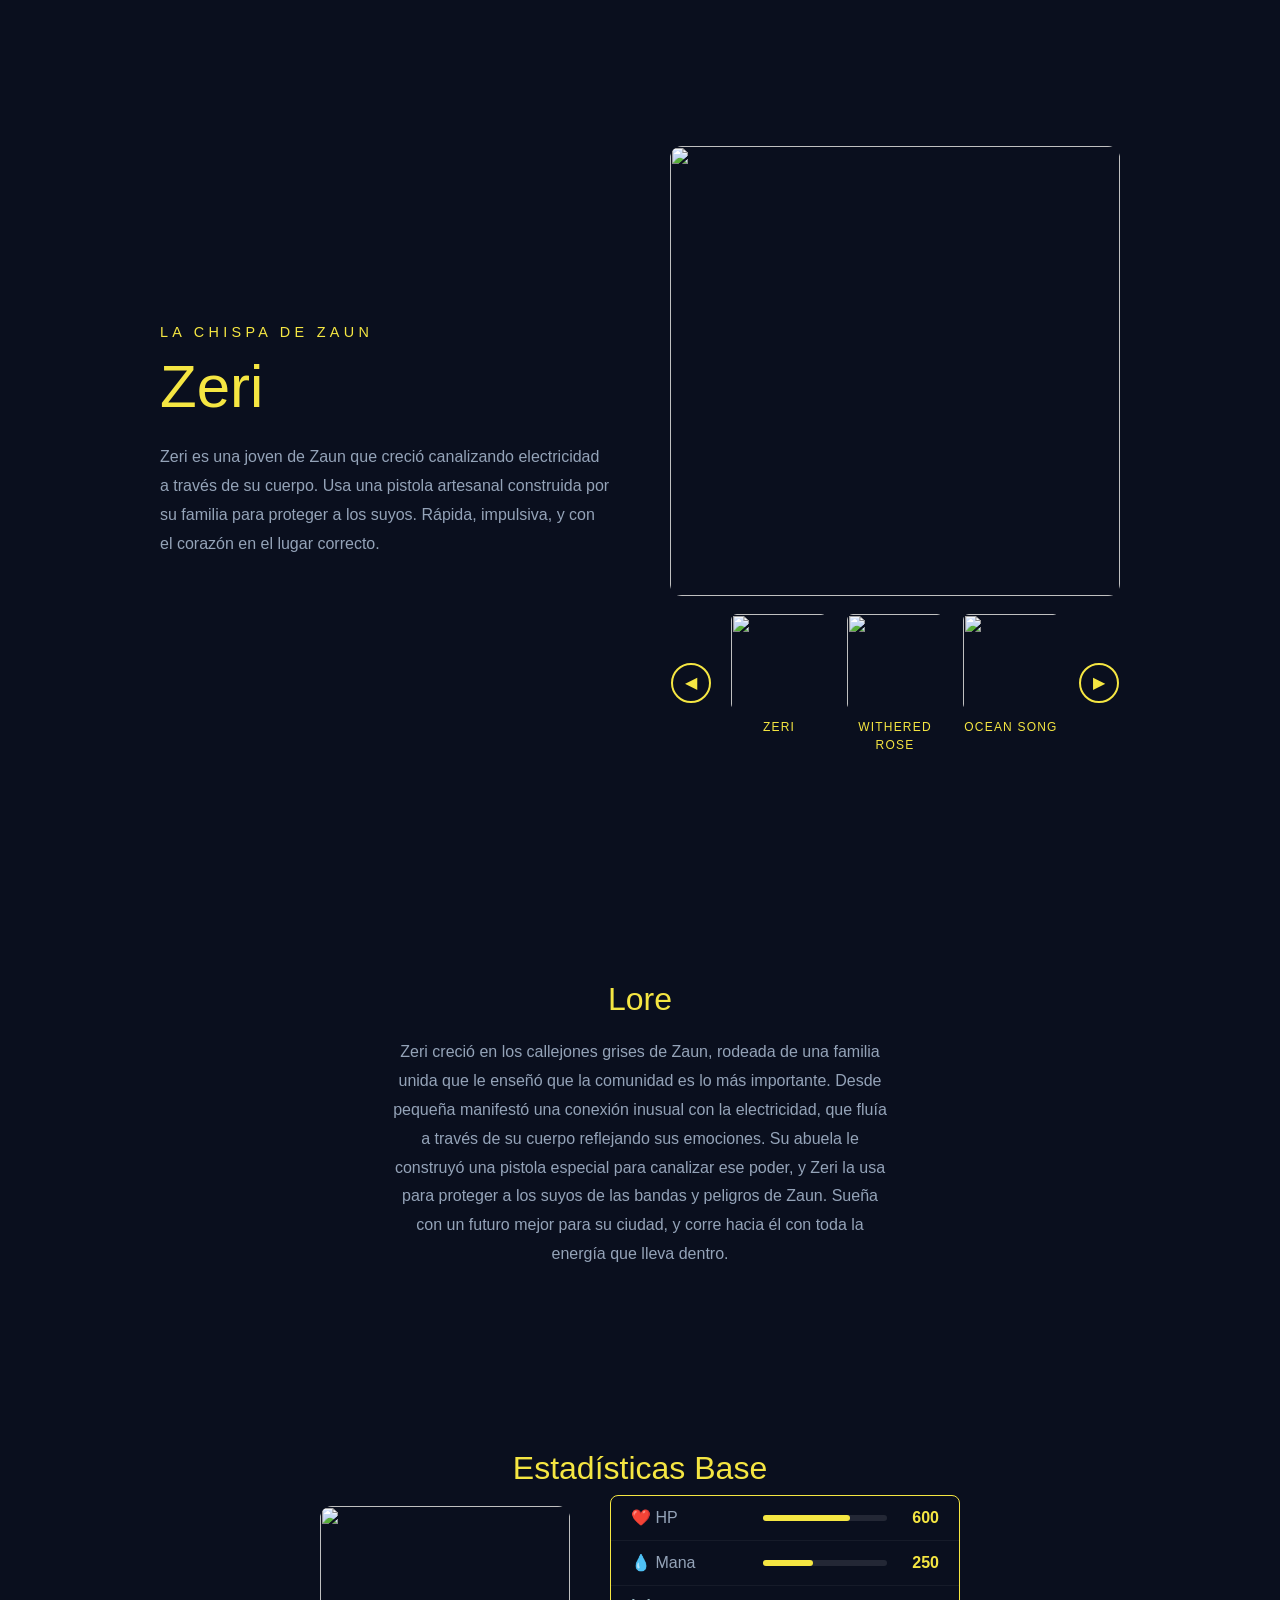
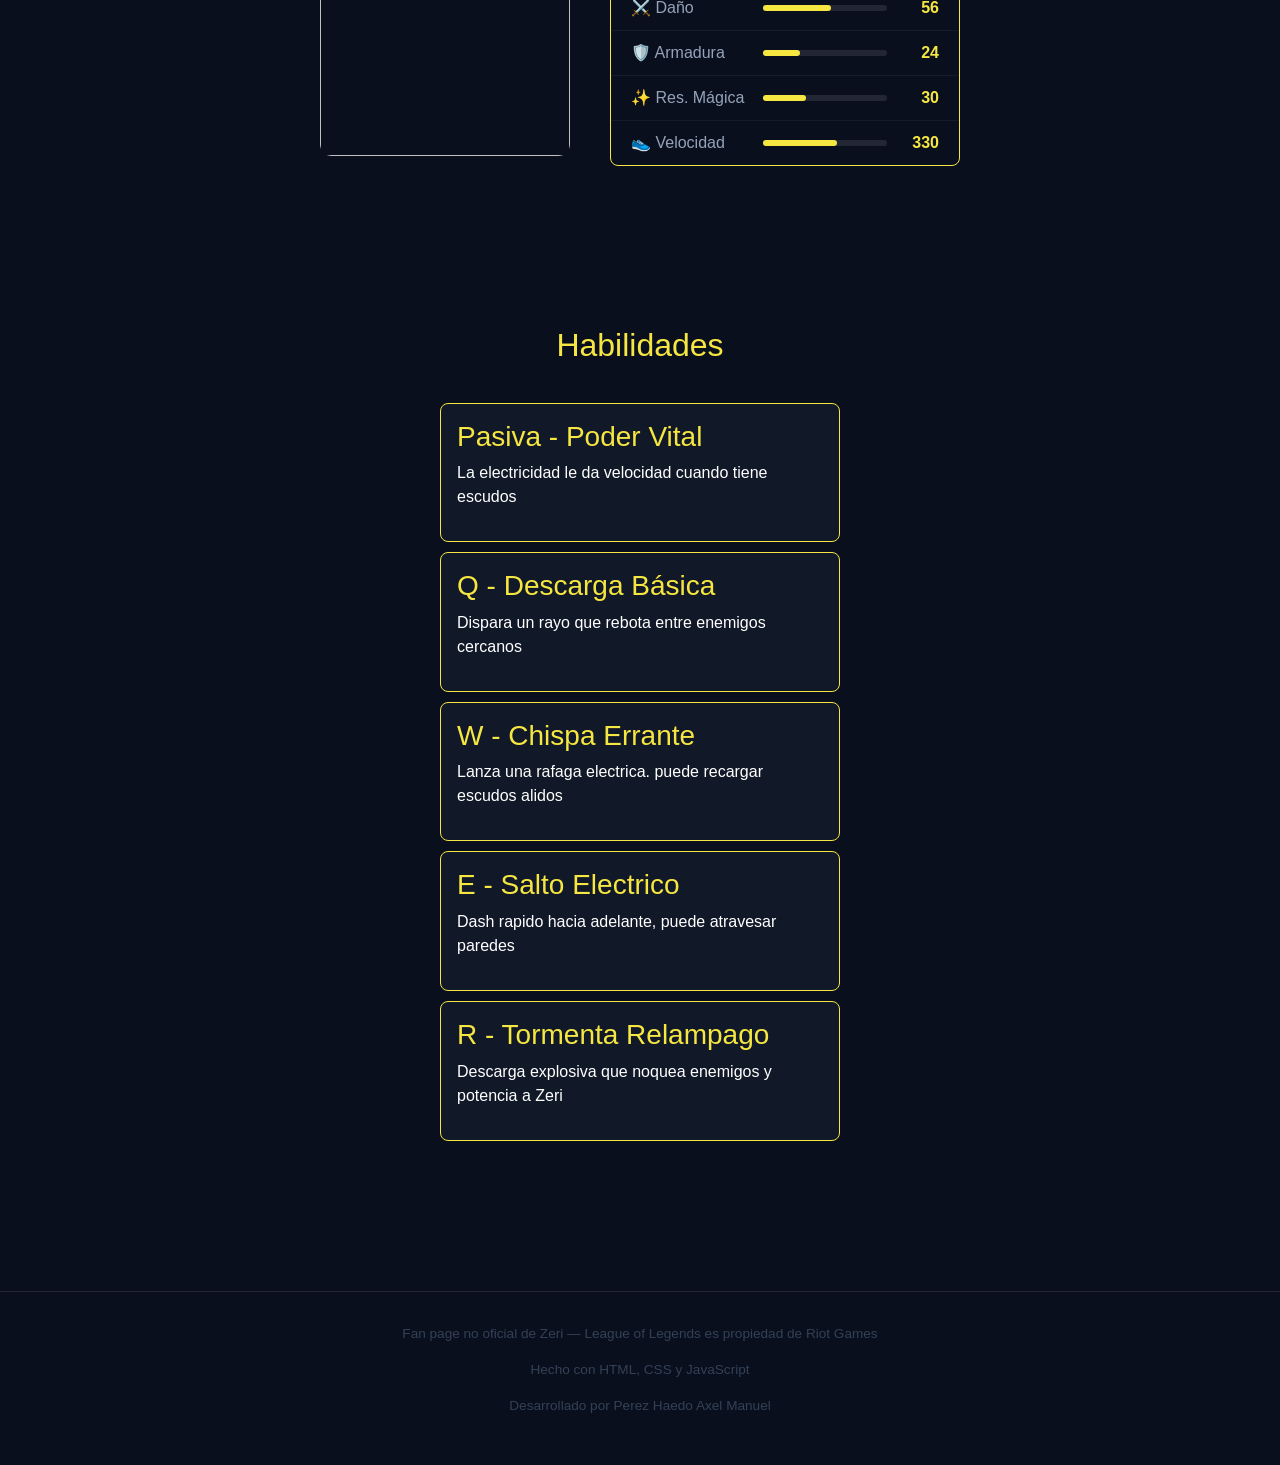
==== index.html @ ec5e8385 "Add files via upload" ====
<html>
<head>
    <title>Zeri</title>
    <meta name="viewport" content="width=device-width, initial-scale=1.0">
    <link id="favicon" rel="icon" href="https://wiki.leagueoflegends.com/en-us/images/thumb/Zeri_OriginalCircle.png/48px-Zeri_OriginalCircle.png?8ae8b">
    <link href="https://cdn.jsdelivr.net/npm/bootstrap@5.3.0/dist/css/bootstrap.min.css" rel="stylesheet">
    <script src="https://cdn.jsdelivr.net/npm/bootstrap@5.3.0/dist/js/bootstrap.bundle.min.js"></script>
    <style>
        :root{
            --color-principal: #f5e642;
        }
        body{
            background-color: #0a0f1e;
            color: white;
            font-family: Arial, sans-serif;
            text-align: center;
        }
        .navbar-lateral{
            position: fixed;
            left: 0;
            top: 50%;
            transform: translateY(-50%);
            display: none;
            flex-direction: column;
            gap: 8px;
            padding: 16px 12px;
            background-color: rgba(17,24,39,0.8);
            border-radius: 0 12px 12px 0;
            border-right: 1px solid var(--color-principal);
        }
        .navbar-lateral a{
            color: #64748b;
            text-decoration: none;
            font-size: 12px;
            letter-spacing: 0.1em;
            text-transform: uppercase;
            transition: color 0.3s;
        }
        .navbar-lateral a:hover{
            color: var(--color-principal);
        }
        .btn-hamburguesa {
            display: none;
            position: fixed;
            top: 20px;
            right: 20px;
            background: rgba(17,24,39,0.8);
            border: 1px solid var(--color-principal);
            color: var(--color-principal);
            width: 40px;
            height: 40px;
            border-radius: 8px;
            font-size: 20px;
            cursor: pointer;
            z-index: 1000;
        }
        @keyframes pulsar {
            0%, 100% { text-shadow: 0 0 10px var(--color-principal); }
            50%       { text-shadow: 0 0 40px var(--color-principal), 0 0 80px var(--color-principal); }
        }

        h1 {
            color: var(--color-principal);
            font-size: 60px;
            animation: pulsar 2s ease-in-out infinite;
        }
        h2{
            color: var(--color-principal);
        }
        img{
            border-radius: 12px;
        }
        ul{
            list-style: none;
            padding: 0;
        }
        li{
            margin: 8px 0;
            font-size: 18px;
        }
        .habilidades{
            display: inline-block;
            text-align: left;
            margin-top: 20px;
        }
        .tarjeta{
            background-color: #111827;
            border: 1px solid var(--color-principal);
            border-radius: 8px;
            padding: 16px;
            margin: 10px 0;
            width: 400px;
            position: relative;
        }
        .tooltip-video{
            display: none;
            position: absolute;
            top: 0;
            left: 110%;
            width: 280px;
            background: #111827;
            border: 1px solid var(--color-principal);
            border-radius: 8px;
            overflow: hidden;
            z-index: 10;
            opacity: 0;
            transition: opacity 0.3s;
        }
        .tooltip-video video{
            width: 100%;
        }
        .tarjeta:hover .tooltip-video{
            display: block;
            opacity: 1;
        }
        .tarjeta h3{
            color: var(--color-principal);
            margin: 0 0 8px 0;
        }
        .descripcion{
            max-width: 500px;
            margin: 20px auto;
            line-height: 1.8;
            color: #94a3b8;
        }

        .stats-contenedor {
            display: flex;
            align-items: center;
            justify-content: center;
            gap: 40px;
        }
        .stats {
            border: 1px solid var(--color-principal);
            border-radius: 8px;
            overflow: hidden;
            min-width: 350px;
        }

        .stat-fila {
            display: flex;
            align-items: center;
            gap: 12px;
            padding: 10px 20px;
            border-bottom: 1px solid rgba(255,255,255,0.05);
        }

        .stat-fila:last-child {
            border-bottom: none;
        }

        .stat-nombre {
            color: #94a3b8;
            width: 120px;
            text-align: left;
        }

        .stat-barra-contenedor {
            flex: 1;
            background: rgba(255,255,255,0.1);
            border-radius: 4px;
            height: 6px;
        }

        .stat-barra {
            height: 6px;
            background: var(--color-principal);
            border-radius: 4px;
        }

        .stat-valor {
            color: var(--color-principal);
            font-weight: bold;
            width: 40px;
            text-align: right;
        }

        .contenedor-skins {
            display: flex;
            align-items: center;
            justify-content: center;
            gap: 10px;
        }
        .contenedor-skins button{
            background: transparent;
            border: 2px solid var(--color-principal);
            color: var(--color-principal);
            width: 40px;
            height: 40px;
            border-radius: 50%;
            font-size: 16px;
            cursor: pointer;
            transition: all 0.3s;
        }
        .contenedor-skins button:hover{
            background: var(--color-principal);
            color: #0a0f1e;
        }
        .skins {
            display: flex;
            overflow: hidden;
            width: calc(3 * 116px);
        }

        .skin-item {
            min-width: 100px;
            margin: 0 8px;
            display: flex;
            flex-direction: column;
            align-items: center;
        }

        .skin {
            border-radius: 8px;
            cursor: pointer;
            border: 2px solid transparent;
            transition: border 0.3s;
        }

        .skin:hover {
            border: 2px solid var(--color-principal);
        }

        .skin-item p {
            margin: 6px 0 0 0;
            font-size: 12px;
            color: var(--color-principal);
            letter-spacing: 0.1em;
            text-transform: uppercase;
        }
        body.base {
            background-color: #0a0f1e;
            --color-principal: #f5e642;
        }
        body.witheredrose {
            background-color: #1a0812;
            --color-principal: #f542a7;
        }
        body.oceansong {
            background-color: #051520;
            --color-principal: #42c8f5;
        }
        body.immortaljourney {
            background-color: #1a0e00;
            --color-principal: #f5c842;
        }
        body.frightnight {
            background-color: #050f05;
            --color-principal: #42f55a;
        }
        body.prestige {
            background-color: #0d0520;
            --color-principal: #c842f5;
        }
        body.winterwonder {
            background-color: #05101a;
            --color-principal: #e8f0ff;
        }
        footer{
            margin-top: 60px;
            padding: 32px 0;
            border-top: 1px solid rgba(255,255,255,0.1);
            color: #334155;
            font-size: 0.85rem;
        }
        section{
            padding: 80px 0;
        }
        .hero {
            display: flex;
            align-items: center;
            justify-content: center;
            min-height: 100vh;
            gap: 60px;
            padding: 0 60px;
        }

        .hero-texto {
            text-align: left;
            max-width: 450px;
        }

        .hero-subtitulo {
            color: var(--color-principal);
            letter-spacing: 0.3em;
            text-transform: uppercase;
            font-size: 0.9rem;
            margin-bottom: 8px;
        }

        .descripcion {
            max-width: 500px;
            margin: 20px 0;
            line-height: 1.8;
            color: #94a3b8;
        }
        .lore {
            text-align: center;
        }
        .lore .descripcion {
            margin: 20px auto;
        }
        
        @media (max-width: 768px) {
            .navbar-lateral {
                display: none;
                top: 0;
                left: 0;
                transform: none;
                width: 100%;
                border-radius: 0;
                border-right: none;
                border-bottom: 1px solid var(--color-principal);
                flex-direction: row;
                justify-content: center;
                gap: 20px;
                padding: 8px 16px;
                z-index: 999;
            }
            .btn-hamburguesa {
                display: block;
            }
            .hero {
                flex-direction: column;
                min-height: auto;
                padding: 40px 20px;
                gap: 30px;
            }

            .hero-texto {
                text-align: center;
            }
            .hero-imagen {
                width: 100%;
                padding: 0 20px;
            }
            .skin-item {
                min-width: 80px;
                margin: 0 12px;
            }

            .contenedor-skins button {
                display: none;
            }

            .skins {
                width: 100%;
                overflow-x: auto;
            }
            #imagen-principal {
                width: 100%;
                max-width: 100%;
            }

            section {
                padding: 40px 20px;
            }
            .stats {
                min-width: unset;
                width: 100%;
            }
            .stats-contenedor {
                flex-direction: column;
                padding: 0 20px;
            }
            .habilidades {
                display: flex;
                flex-direction: column;
                align-items: center;
                width: 100%;
            }
            .tooltip-video {
                position: relative;
                left: 0;
                top: 0;
                width: 100%;
                margin-top: 12px;
            }
            .tarjeta {
                width: 90%;
            }
        }
        footer {
            padding: 32px 20px;
        }
    </style>
</head>
<body>
    <button class="btn-hamburguesa" onclick="toggleMenu()">☰</button>
    <nav class="navbar-lateral">
        <a href="#inicio">Inicio</a>
        <a href="#lore">Lore</a>
        <a href="#habilidades">Habilidades</a>
    </nav>
    <section class="hero" id="inicio">
        <div class="hero-texto">
            <p class="hero-subtitulo">La Chispa de Zaun</p>
            <h1>Zeri</h1>
            <p class="descripcion">
                Zeri es una joven de Zaun que creció canalizando electricidad a través de su cuerpo.
                Usa una pistola artesanal construida por su familia para proteger a los suyos.
                Rápida, impulsiva, y con el corazón en el lugar correcto.
            </p>
        </div>
        <div class="hero-imagen">
            <img id="imagen-principal" src="https://ddragon.leagueoflegends.com/cdn/img/champion/splash/Zeri_0.jpg" width="450">
            <div class="contenedor-skins" style="margin-top: 16px;">
                <button onclick="moverSkins(-1)">◀</button>
                <div class="skins" id="contenedor-imagenes">
                    <div class="skin-item">
                        <img src="https://ddragon.leagueoflegends.com/cdn/img/champion/splash/Zeri_0.jpg" width="100" class="skin" onclick="cambiarColor('base')">
                        <p>Zeri</p>
                    </div>
                    <div class="skin-item">
                        <img src="https://ddragon.leagueoflegends.com/cdn/img/champion/splash/Zeri_1.jpg" width="100" class="skin" onclick="cambiarColor('witheredrose')">
                        <p>Withered Rose</p>
                    </div>
                    <div class="skin-item">
                        <img src="https://wiki.leagueoflegends.com/en-us/images/Zeri_OceanSongSkin.jpg?7853b" width="100" class="skin" onclick="cambiarColor('oceansong')">
                        <p>Ocean Song</p>
                    </div>
                    <div class="skin-item">
                        <img src="https://wiki.leagueoflegends.com/en-us/images/Zeri_ImmortalJourneySkin.jpg?92a3f" width="100" class="skin" onclick="cambiarColor('immortaljourney')">
                        <p>Immortal Journey</p>
                    </div>
                    <div class="skin-item">
                        <img src="https://wiki.leagueoflegends.com/en-us/images/Zeri_FrightNightSkin.jpg?e8d99" width="100" class="skin" onclick="cambiarColor('frightnight')">
                        <p>Fright Night</p>
                    </div>
                    <div class="skin-item">
                        <img src="https://wiki.leagueoflegends.com/en-us/images/Zeri_PrestigeFrightNightSkin.jpg?4c6cb" width="100" class="skin" onclick="cambiarColor('prestige')">
                        <p>Prestige Fright Night</p>
                    </div>
                    <div class="skin-item">
                        <img src="https://wiki.leagueoflegends.com/en-us/images/Zeri_WinterWonderSkin.jpg?4d8b3" width="100" class="skin" onclick="cambiarColor('winterwonder')">
                        <p>Winter Wonder</p>
                    </div>
                </div>
                <button onclick="moverSkins(1)">▶</button>
            </div>
        </div>
    </section>
    <section class="lore">
        <h2 id="lore">Lore</h2>
        <p class="descripcion">
            Zeri creció en los callejones grises de Zaun, rodeada de una familia unida que le enseñó 
        que la comunidad es lo más importante. Desde pequeña manifestó una conexión inusual con 
        la electricidad, que fluía a través de su cuerpo reflejando sus emociones. Su abuela le 
        construyó una pistola especial para canalizar ese poder, y Zeri la usa para proteger 
        a los suyos de las bandas y peligros de Zaun. Sueña con un futuro mejor para su ciudad, 
        y corre hacia él con toda la energía que lleva dentro.
        </p>
    </section>
    
    <section>
        <h2>Estadísticas Base</h2>
        <div class="stats-contenedor">
            <img src="https://media1.tenor.com/m/ia_kV_6hmJgAAAAC/zeri-league-of-legends.gif" width="250">
            <div class="stats">
                <div class="stat-fila">
                    <span class="stat-nombre">❤️ HP</span>
                    <div class="stat-barra-contenedor">
                        <div class="stat-barra" style="width: 70%"></div>
                    </div>
                    <span class="stat-valor">600</span>
                </div>
                <div class="stat-fila">
                    <span class="stat-nombre">💧 Mana</span>
                    <div class="stat-barra-contenedor">
                        <div class="stat-barra" style="width: 40%"></div>
                    </div>
                    <span class="stat-valor">250</span>
                </div>
                <div class="stat-fila">
                    <span class="stat-nombre">⚔️ Daño</span>
                    <div class="stat-barra-contenedor">
                        <div class="stat-barra" style="width: 55%"></div>
                    </div>
                    <span class="stat-valor">56</span>
                </div>
                <div class="stat-fila">
                    <span class="stat-nombre">🛡️ Armadura</span>
                    <div class="stat-barra-contenedor">
                        <div class="stat-barra" style="width: 30%"></div>
                    </div>
                    <span class="stat-valor">24</span>
                </div>
                <div class="stat-fila">
                    <span class="stat-nombre">✨ Res. Mágica</span>
                    <div class="stat-barra-contenedor">
                        <div class="stat-barra" style="width: 35%"></div>
                    </div>
                    <span class="stat-valor">30</span>
                </div>
                <div class="stat-fila">
                    <span class="stat-nombre">👟 Velocidad</span>
                    <div class="stat-barra-contenedor">
                        <div class="stat-barra" style="width: 60%"></div>
                    </div>
                    <span class="stat-valor">330</span>
                </div>
            </div>
        </div>
    </section>
            
    
    <section>
        <h2 id="habilidades">Habilidades</h2>
        <div class="habilidades">
            <div class="tarjeta" data-video="https://cmsassets.rgpub.io/sanity/files/dsfx7636/news_live/94ba5728f3682831b2a1fbcb9f57301354c0622d.mp4?accountingTag=LoL">
                <h3>Pasiva - Poder Vital</h3>
                <p>La electricidad le da velocidad cuando tiene escudos</p>
                <div class="tooltip-video" data-src="https://cmsassets.rgpub.io/sanity/files/dsfx7636/news_live/94ba5728f3682831b2a1fbcb9f57301354c0622d.mp4?accountingTag=LoL">
                </div>
            </div>

            <div class="tarjeta" data-video="https://cmsassets.rgpub.io/sanity/files/dsfx7636/news_live/706f1f68e833f78d31d1d52496b6c6a61cc78809.mp4?accountingTag=LoL">
                <h3>Q - Descarga Básica</h3>
                <p>Dispara un rayo que rebota entre enemigos cercanos</p>
                <div class="tooltip-video" data-src="https://cmsassets.rgpub.io/sanity/files/dsfx7636/news_live/706f1f68e833f78d31d1d52496b6c6a61cc78809.mp4?accountingTag=LoL">
                </div>
            </div>

            <div class="tarjeta" data-video="https://cmsassets.rgpub.io/sanity/files/dsfx7636/news_live/ed2e023cbd33c89389e704988f9009e7cbaa7bc0.mp4?accountingTag=LoL">
                <h3>W - Chispa Errante</h3>
                <p>Lanza una rafaga electrica. puede recargar escudos alidos</p>
                <div class="tooltip-video" data-src="https://cmsassets.rgpub.io/sanity/files/dsfx7636/news_live/ed2e023cbd33c89389e704988f9009e7cbaa7bc0.mp4?accountingTag=LoL">
                </div>
            </div>

            <div class="tarjeta" data-video="https://cmsassets.rgpub.io/sanity/files/dsfx7636/news_live/dea1f418527e51a1d2a854319afbda7fea1d2c40.mp4?accountingTag=LoL">
                <h3>E - Salto Electrico</h3>
                <p>Dash rapido hacia adelante, puede atravesar paredes</p>
                <div class="tooltip-video" data-src="https://cmsassets.rgpub.io/sanity/files/dsfx7636/news_live/dea1f418527e51a1d2a854319afbda7fea1d2c40.mp4?accountingTag=LoL">
                </div>
            </div>

            <div class="tarjeta" data-video="https://cmsassets.rgpub.io/sanity/files/dsfx7636/news_live/5c7cda8871095362c07c6d7b33d2ac759ab79293.mp4?accountingTag=LoL">
                <h3>R - Tormenta Relampago</h3>
                <p>Descarga explosiva que noquea enemigos y potencia a Zeri</p>
                <div class="tooltip-video" data-src="https://cmsassets.rgpub.io/sanity/files/dsfx7636/news_live/5c7cda8871095362c07c6d7b33d2ac759ab79293.mp4?accountingTag=LoL">
                </div>
            </div>
        </div>
    </section>
    <script>
        function cambiarColor(skin) {
            document.body.className = skin;

            if (skin === 'base') {
                document.getElementById('imagen-principal').src = 'https://ddragon.leagueoflegends.com/cdn/img/champion/splash/Zeri_0.jpg';
                document.getElementById('favicon').href = 'https://wiki.leagueoflegends.com/en-us/images/thumb/Zeri_OriginalCircle.png/48px-Zeri_OriginalCircle.png?8ae8b';
            } else if (skin === 'witheredrose') {
                document.getElementById('imagen-principal').src = 'https://ddragon.leagueoflegends.com/cdn/img/champion/splash/Zeri_1.jpg';
                document.getElementById('favicon').href = 'https://wiki.leagueoflegends.com/en-us/images/thumb/Zeri_WitheredRoseCircle.png/48px-Zeri_WitheredRoseCircle.png?db3e4';
            } else if (skin === 'oceansong') {
                document.getElementById('imagen-principal').src = 'https://wiki.leagueoflegends.com/en-us/images/Zeri_OceanSongSkin.jpg?7853b';
                document.getElementById('favicon').href = 'https://wiki.leagueoflegends.com/en-us/images/thumb/Zeri_OceanSongCircle.png/48px-Zeri_OceanSongCircle.png?03d4c';
            } else if (skin === 'immortaljourney') {
                document.getElementById('imagen-principal').src = 'https://wiki.leagueoflegends.com/en-us/images/Zeri_ImmortalJourneySkin.jpg?92a3f';
                document.getElementById('favicon').href = 'https://wiki.leagueoflegends.com/en-us/images/thumb/Zeri_ImmortalJourneyCircle.png/48px-Zeri_ImmortalJourneyCircle.png?26ea1';
            } else if (skin === 'frightnight') {
                document.getElementById('imagen-principal').src = 'https://wiki.leagueoflegends.com/en-us/images/Zeri_FrightNightSkin.jpg?e8d99';
                document.getElementById('favicon').href = 'https://wiki.leagueoflegends.com/en-us/images/thumb/Zeri_FrightNightCircle.png/48px-Zeri_FrightNightCircle.png?089c7';
            } else if (skin === 'prestige') {
                document.getElementById('imagen-principal').src = 'https://wiki.leagueoflegends.com/en-us/images/Zeri_PrestigeFrightNightSkin.jpg?4c6cb';
                document.getElementById('favicon').href = 'https://wiki.leagueoflegends.com/en-us/images/thumb/Zeri_PrestigeFrightNightCircle.png/48px-Zeri_PrestigeFrightNightCircle.png?80e42';
            } else if (skin === 'winterwonder') {
                document.getElementById('imagen-principal').src = 'https://wiki.leagueoflegends.com/en-us/images/Zeri_WinterWonderSkin.jpg?4d8b3';
                document.getElementById('favicon').href = 'https://wiki.leagueoflegends.com/en-us/images/thumb/Zeri_WinterWonderCircle.png/48px-Zeri_WinterWonderCircle.png?a2b6d';
            }
        }

        function moverSkins(direccion) {
            const contenedor = document.getElementById('contenedor-imagenes');
            const item = contenedor.querySelector('.skin-item');
            const ancho = item.getBoundingClientRect().width + 16;
            contenedor.scrollLeft += direccion * ancho;
        }

        document.querySelectorAll('.tarjeta').forEach(function(tarjeta) {
            tarjeta.addEventListener('mouseenter', function() {
                const tooltip = tarjeta.querySelector('.tooltip-video');
                if (tooltip && !tooltip.querySelector('video')) {
                    const src = tooltip.getAttribute('data-src');
                    const video = document.createElement('video');
                    video.autoplay = true;
                    video.loop = true;
                    video.muted = true;
                    video.style.width = '100%';
                    const source = document.createElement('source');
                    source.src = src;
                    video.appendChild(source);
                    tooltip.appendChild(video);
                } else if (tooltip && tooltip.querySelector('video')) {
                    tooltip.querySelector('video').currentTime = 0;
                }
            });
        });

        function toggleMenu() {
            if (window.innerWidth > 768) return;
            const nav = document.querySelector('.navbar-lateral');
            const btn = document.querySelector('.btn-hamburguesa');
            if (nav.style.display === 'flex') {
                nav.style.display = 'none';
                btn.textContent = '☰';
            } else {
                nav.style.display = 'flex';
                btn.textContent = '✕';
            }
        }

        window.addEventListener('scroll', function() {
            const nav = document.querySelector('.navbar-lateral');
            if (window.innerWidth > 768) {
                if (window.scrollY > window.innerHeight * 0.5) {
                    nav.style.display = 'flex';
                } else {
                    nav.style.display = 'none';
                }
            }
        });
</script>

<footer>
    <p>Fan page no oficial de Zeri — League of Legends es propiedad de Riot Games</p>
    <p>Hecho con HTML, CSS y JavaScript</p>
    <p>Desarrollado por Perez Haedo Axel Manuel</p>
</footer>

</body>
</html>
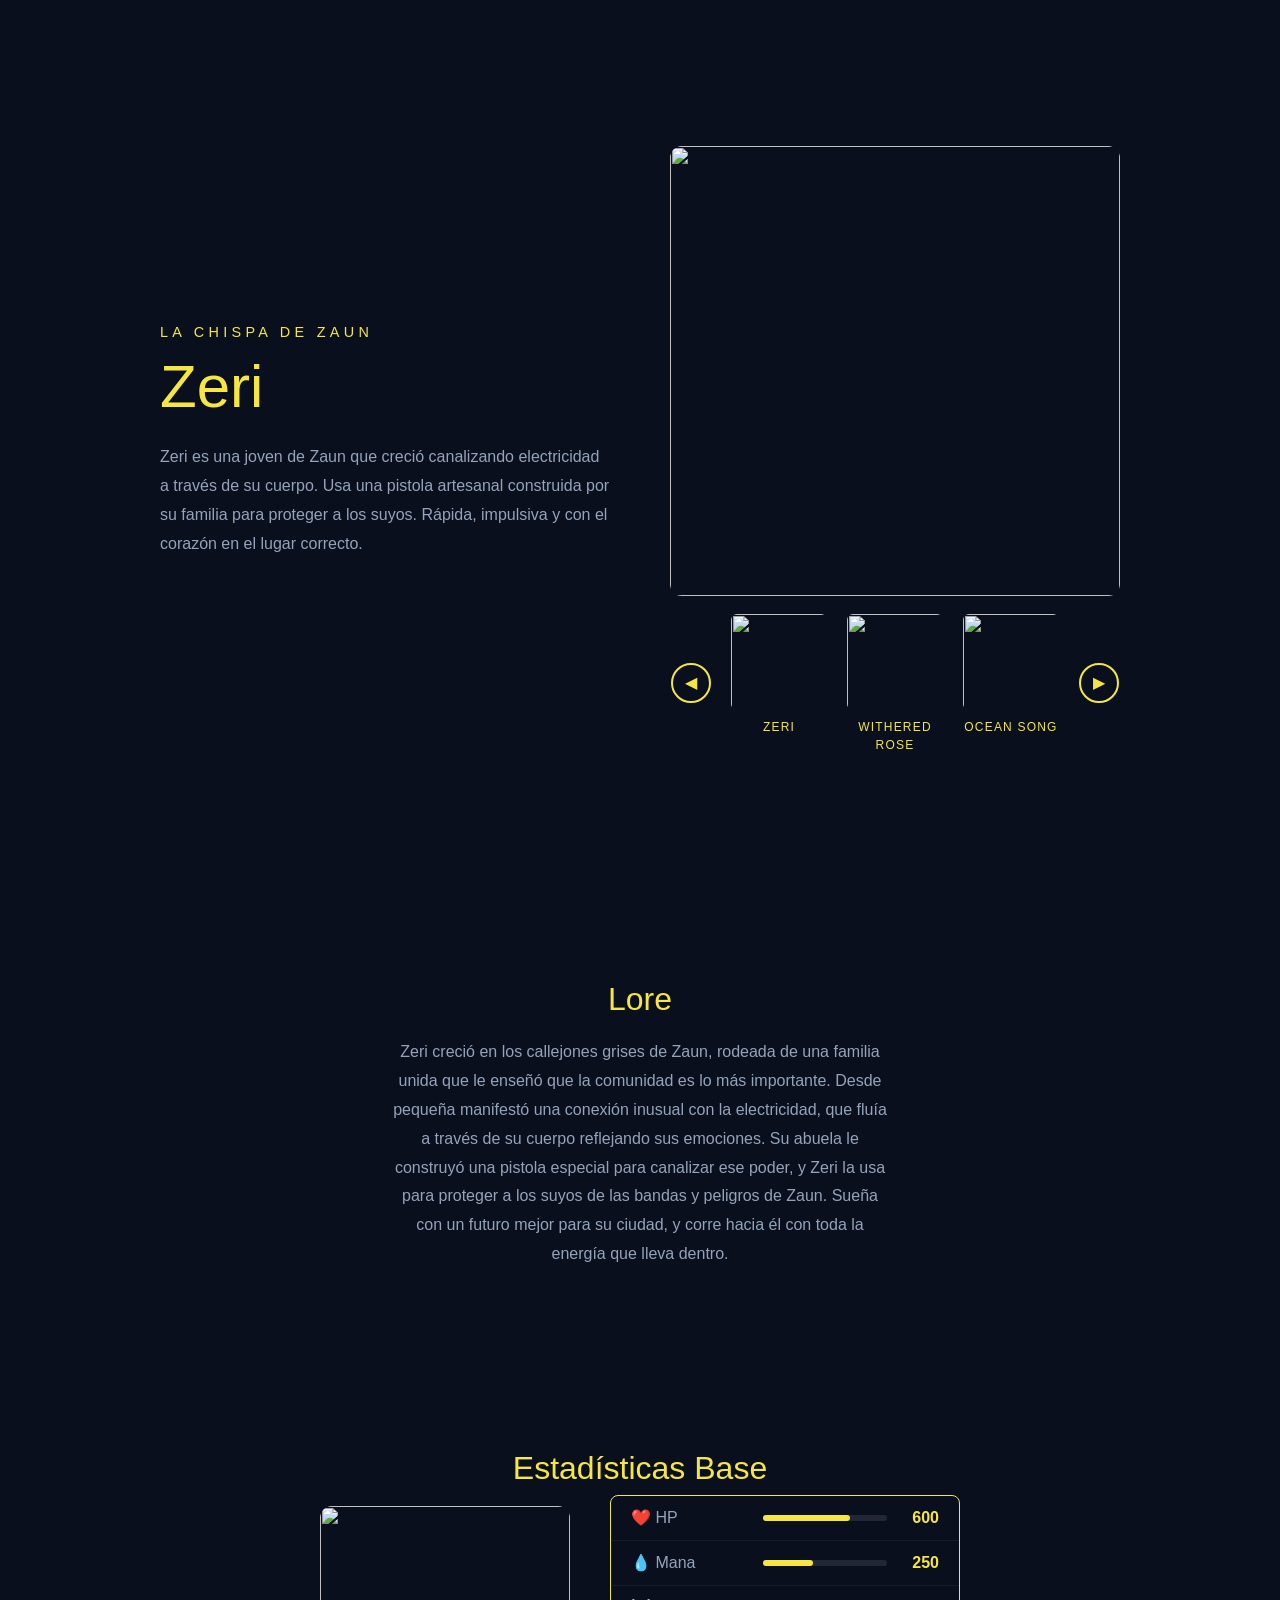
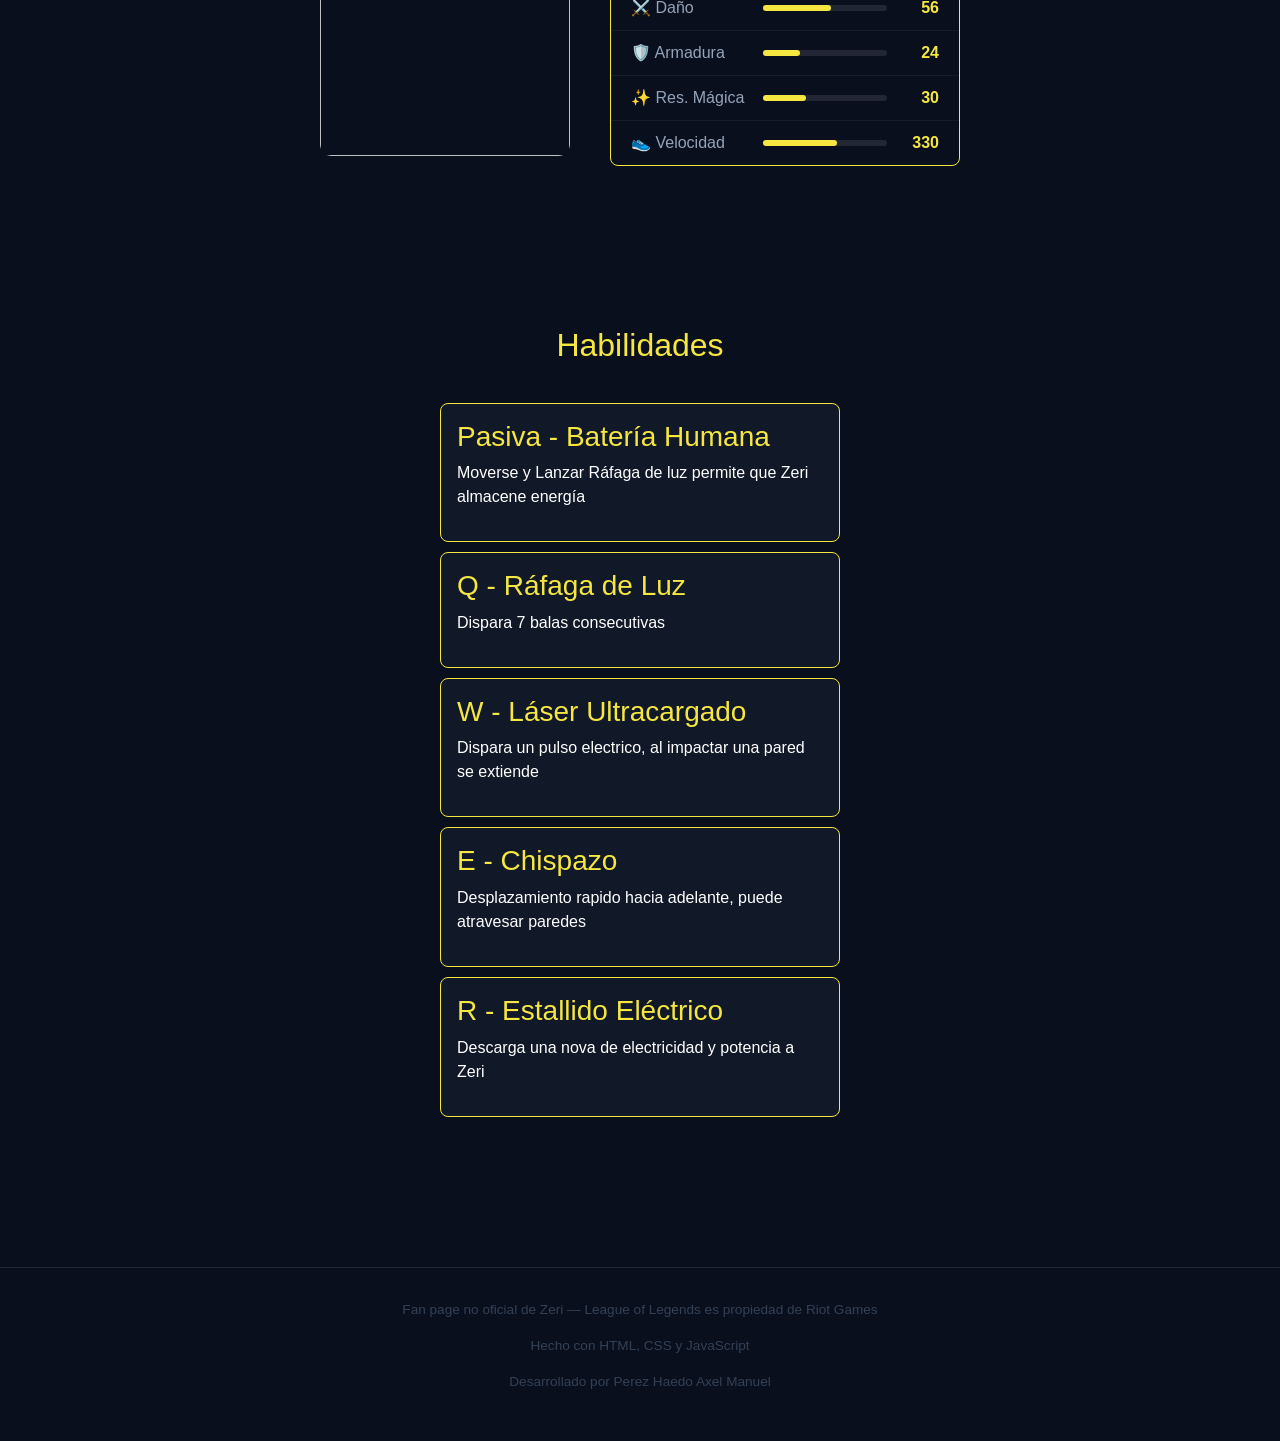
==== commit d4972b0d: "Add files via upload" ====
--- a/index.html
+++ b/index.html
@@ -399,7 +399,7 @@
             <p class="descripcion">
                 Zeri es una joven de Zaun que creció canalizando electricidad a través de su cuerpo.
                 Usa una pistola artesanal construida por su familia para proteger a los suyos.
-                Rápida, impulsiva, y con el corazón en el lugar correcto.
+                Rápida, impulsiva y con el corazón en el lugar correcto.
             </p>
         </div>
         <div class="hero-imagen">
@@ -508,36 +508,36 @@
         <h2 id="habilidades">Habilidades</h2>
         <div class="habilidades">
             <div class="tarjeta" data-video="https://cmsassets.rgpub.io/sanity/files/dsfx7636/news_live/94ba5728f3682831b2a1fbcb9f57301354c0622d.mp4?accountingTag=LoL">
-                <h3>Pasiva - Poder Vital</h3>
-                <p>La electricidad le da velocidad cuando tiene escudos</p>
+                <h3>Pasiva - Batería Humana</h3>
+                <p>Moverse y Lanzar Ráfaga de luz permite que Zeri almacene energía</p>
                 <div class="tooltip-video" data-src="https://cmsassets.rgpub.io/sanity/files/dsfx7636/news_live/94ba5728f3682831b2a1fbcb9f57301354c0622d.mp4?accountingTag=LoL">
                 </div>
             </div>
 
             <div class="tarjeta" data-video="https://cmsassets.rgpub.io/sanity/files/dsfx7636/news_live/706f1f68e833f78d31d1d52496b6c6a61cc78809.mp4?accountingTag=LoL">
-                <h3>Q - Descarga Básica</h3>
-                <p>Dispara un rayo que rebota entre enemigos cercanos</p>
+                <h3>Q - Ráfaga de Luz</h3>
+                <p>Dispara 7 balas consecutivas</p>
                 <div class="tooltip-video" data-src="https://cmsassets.rgpub.io/sanity/files/dsfx7636/news_live/706f1f68e833f78d31d1d52496b6c6a61cc78809.mp4?accountingTag=LoL">
                 </div>
             </div>
 
             <div class="tarjeta" data-video="https://cmsassets.rgpub.io/sanity/files/dsfx7636/news_live/ed2e023cbd33c89389e704988f9009e7cbaa7bc0.mp4?accountingTag=LoL">
-                <h3>W - Chispa Errante</h3>
-                <p>Lanza una rafaga electrica. puede recargar escudos alidos</p>
+                <h3>W - Láser Ultracargado</h3>
+                <p>Dispara un pulso electrico, al impactar una pared se extiende</p>
                 <div class="tooltip-video" data-src="https://cmsassets.rgpub.io/sanity/files/dsfx7636/news_live/ed2e023cbd33c89389e704988f9009e7cbaa7bc0.mp4?accountingTag=LoL">
                 </div>
             </div>
 
             <div class="tarjeta" data-video="https://cmsassets.rgpub.io/sanity/files/dsfx7636/news_live/dea1f418527e51a1d2a854319afbda7fea1d2c40.mp4?accountingTag=LoL">
-                <h3>E - Salto Electrico</h3>
-                <p>Dash rapido hacia adelante, puede atravesar paredes</p>
+                <h3>E - Chispazo</h3>
+                <p>Desplazamiento rapido hacia adelante, puede atravesar paredes</p>
                 <div class="tooltip-video" data-src="https://cmsassets.rgpub.io/sanity/files/dsfx7636/news_live/dea1f418527e51a1d2a854319afbda7fea1d2c40.mp4?accountingTag=LoL">
                 </div>
             </div>
 
             <div class="tarjeta" data-video="https://cmsassets.rgpub.io/sanity/files/dsfx7636/news_live/5c7cda8871095362c07c6d7b33d2ac759ab79293.mp4?accountingTag=LoL">
-                <h3>R - Tormenta Relampago</h3>
-                <p>Descarga explosiva que noquea enemigos y potencia a Zeri</p>
+                <h3>R - Estallido Eléctrico</h3>
+                <p>Descarga una nova de electricidad y potencia a Zeri</p>
                 <div class="tooltip-video" data-src="https://cmsassets.rgpub.io/sanity/files/dsfx7636/news_live/5c7cda8871095362c07c6d7b33d2ac759ab79293.mp4?accountingTag=LoL">
                 </div>
             </div>
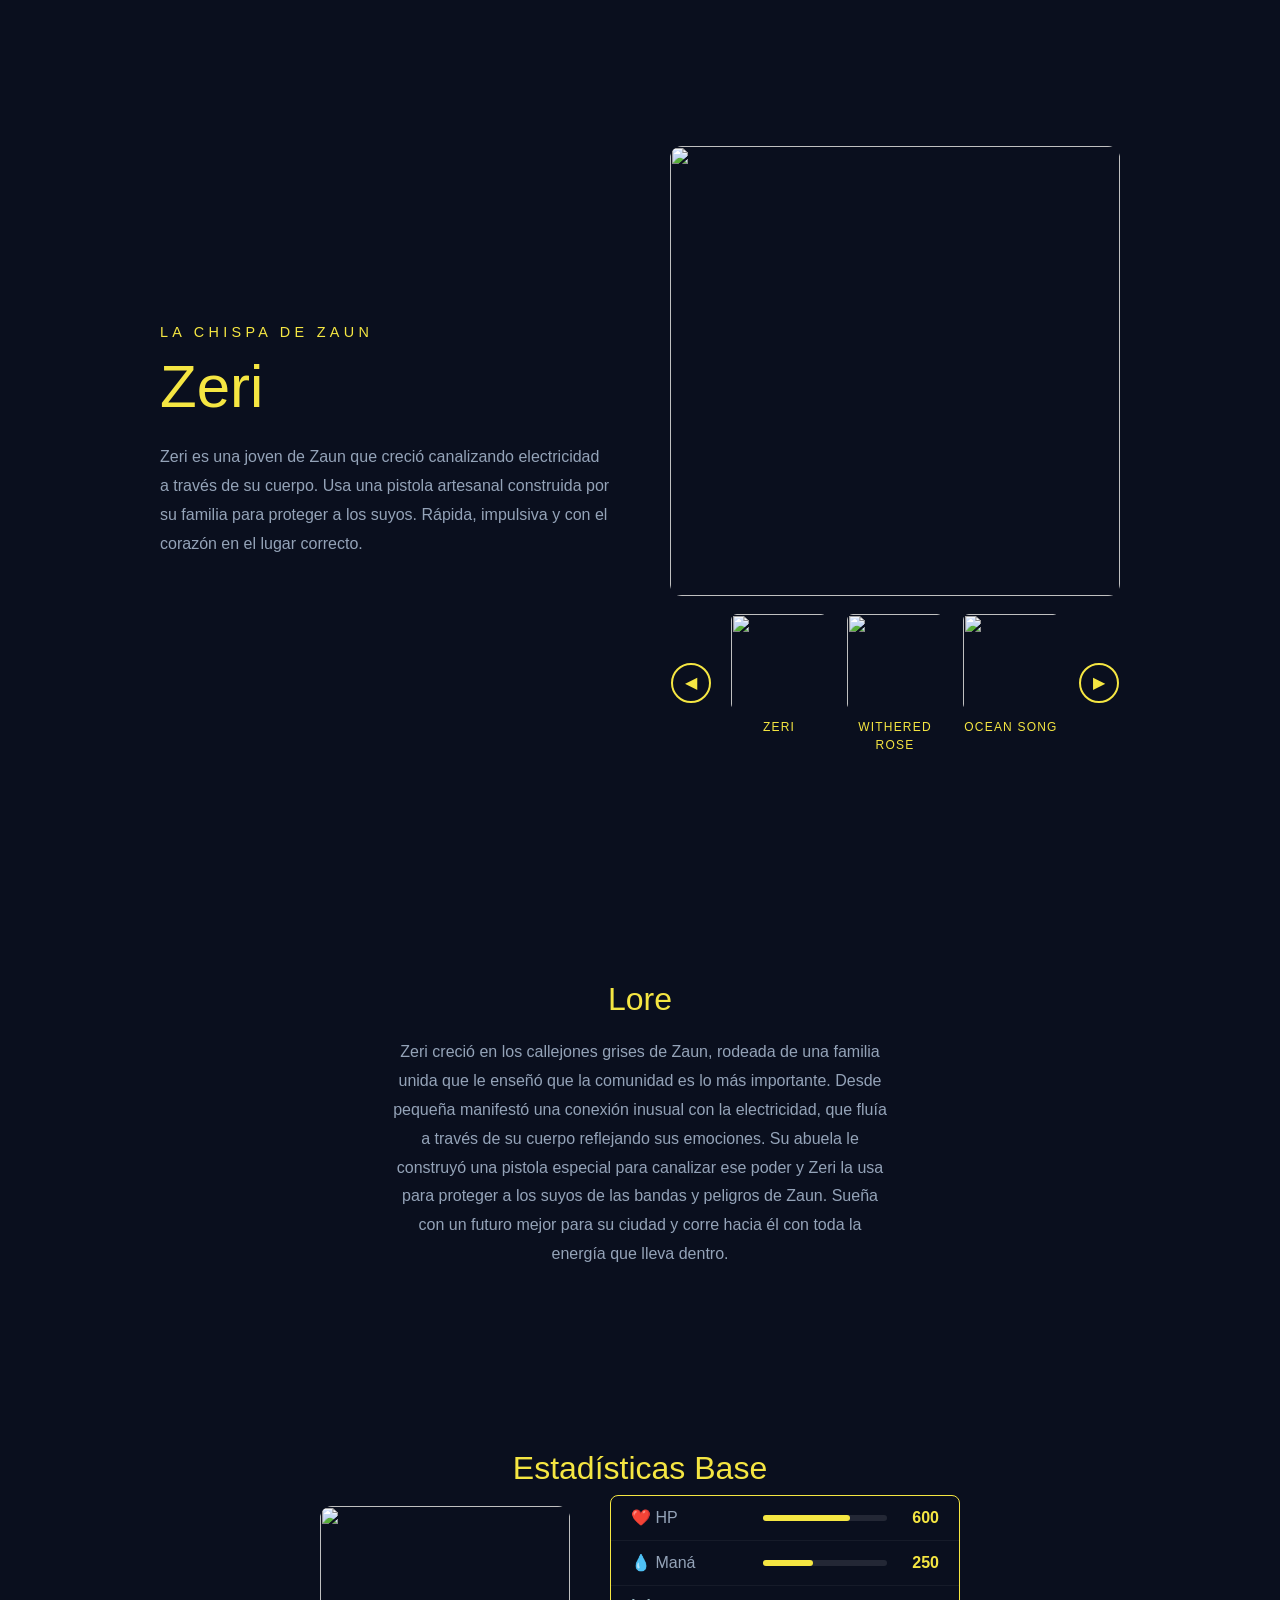
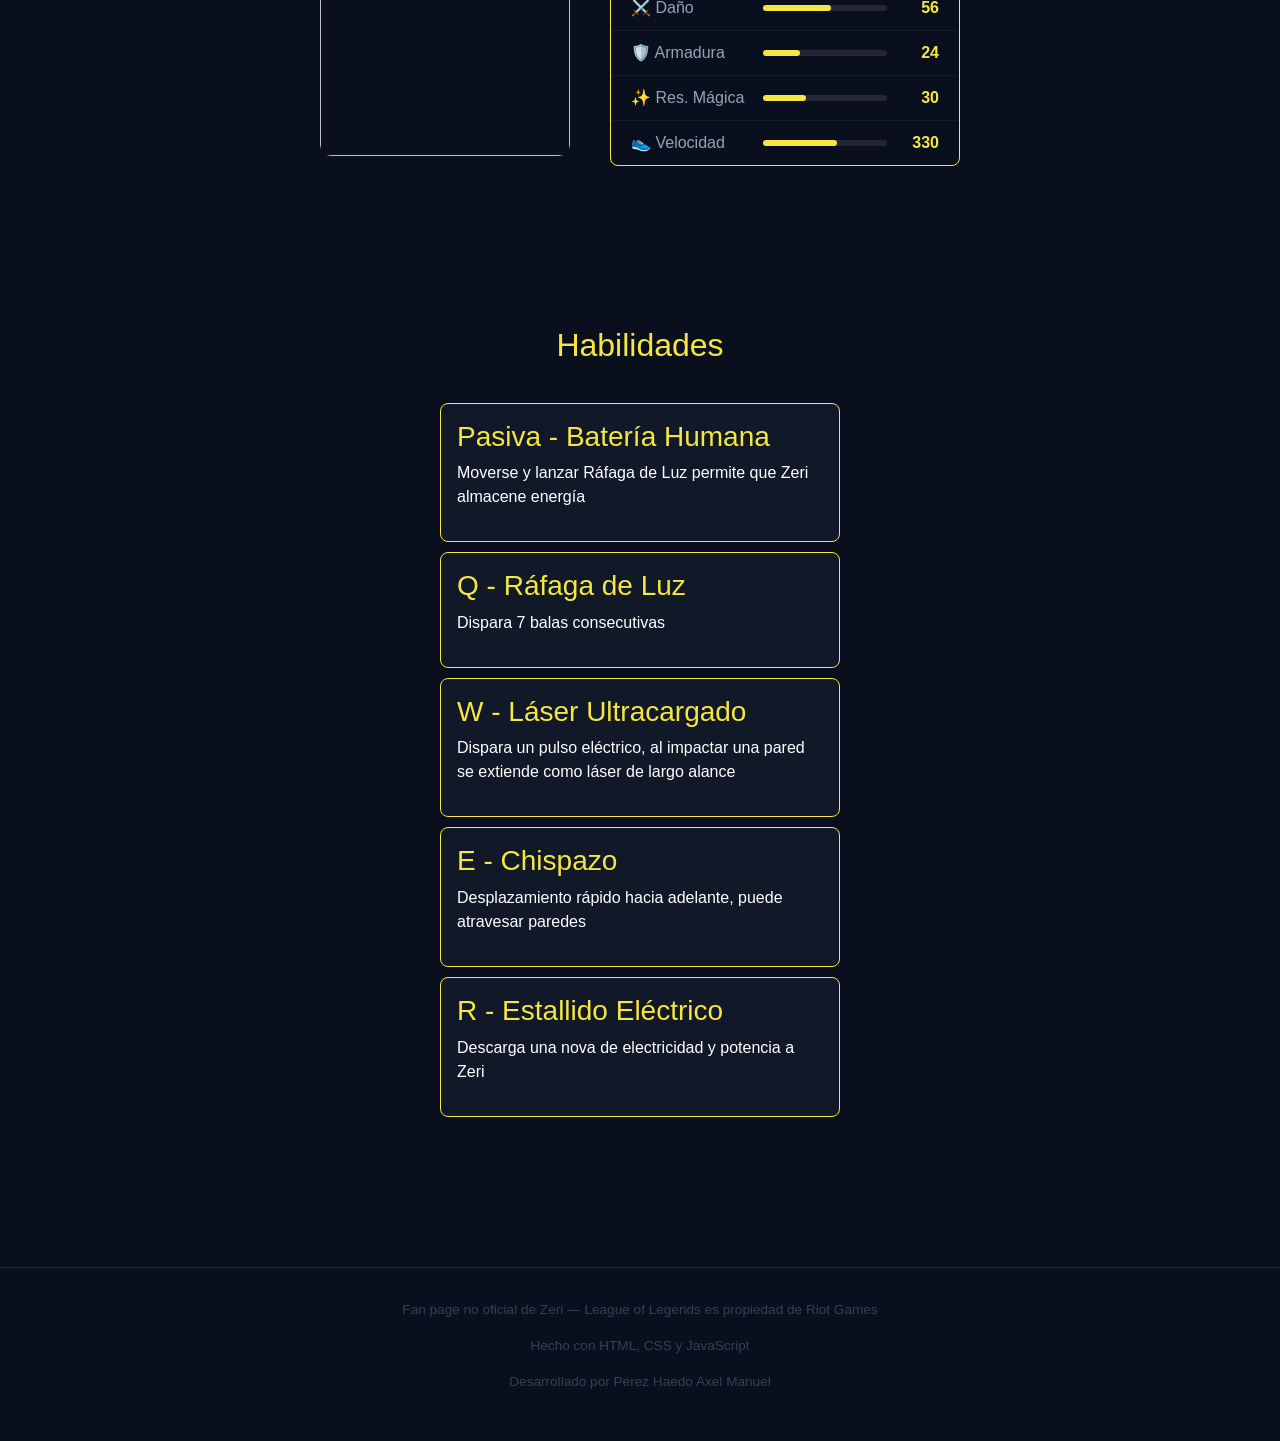
==== commit fc44d0b8: "Add files via upload" ====
--- a/index.html
+++ b/index.html
@@ -446,8 +446,8 @@
             Zeri creció en los callejones grises de Zaun, rodeada de una familia unida que le enseñó 
         que la comunidad es lo más importante. Desde pequeña manifestó una conexión inusual con 
         la electricidad, que fluía a través de su cuerpo reflejando sus emociones. Su abuela le 
-        construyó una pistola especial para canalizar ese poder, y Zeri la usa para proteger 
-        a los suyos de las bandas y peligros de Zaun. Sueña con un futuro mejor para su ciudad, 
+        construyó una pistola especial para canalizar ese poder y Zeri la usa para proteger 
+        a los suyos de las bandas y peligros de Zaun. Sueña con un futuro mejor para su ciudad 
         y corre hacia él con toda la energía que lleva dentro.
         </p>
     </section>
@@ -465,7 +465,7 @@
                     <span class="stat-valor">600</span>
                 </div>
                 <div class="stat-fila">
-                    <span class="stat-nombre">💧 Mana</span>
+                    <span class="stat-nombre">💧 Maná</span>
                     <div class="stat-barra-contenedor">
                         <div class="stat-barra" style="width: 40%"></div>
                     </div>
@@ -509,7 +509,7 @@
         <div class="habilidades">
             <div class="tarjeta" data-video="https://cmsassets.rgpub.io/sanity/files/dsfx7636/news_live/94ba5728f3682831b2a1fbcb9f57301354c0622d.mp4?accountingTag=LoL">
                 <h3>Pasiva - Batería Humana</h3>
-                <p>Moverse y Lanzar Ráfaga de luz permite que Zeri almacene energía</p>
+                <p>Moverse y lanzar Ráfaga de Luz permite que Zeri almacene energía</p>
                 <div class="tooltip-video" data-src="https://cmsassets.rgpub.io/sanity/files/dsfx7636/news_live/94ba5728f3682831b2a1fbcb9f57301354c0622d.mp4?accountingTag=LoL">
                 </div>
             </div>
@@ -523,14 +523,14 @@
 
             <div class="tarjeta" data-video="https://cmsassets.rgpub.io/sanity/files/dsfx7636/news_live/ed2e023cbd33c89389e704988f9009e7cbaa7bc0.mp4?accountingTag=LoL">
                 <h3>W - Láser Ultracargado</h3>
-                <p>Dispara un pulso electrico, al impactar una pared se extiende</p>
+                <p>Dispara un pulso eléctrico, al impactar una pared se extiende como láser de largo alance</p>
                 <div class="tooltip-video" data-src="https://cmsassets.rgpub.io/sanity/files/dsfx7636/news_live/ed2e023cbd33c89389e704988f9009e7cbaa7bc0.mp4?accountingTag=LoL">
                 </div>
             </div>
 
             <div class="tarjeta" data-video="https://cmsassets.rgpub.io/sanity/files/dsfx7636/news_live/dea1f418527e51a1d2a854319afbda7fea1d2c40.mp4?accountingTag=LoL">
                 <h3>E - Chispazo</h3>
-                <p>Desplazamiento rapido hacia adelante, puede atravesar paredes</p>
+                <p>Desplazamiento rápido hacia adelante, puede atravesar paredes</p>
                 <div class="tooltip-video" data-src="https://cmsassets.rgpub.io/sanity/files/dsfx7636/news_live/dea1f418527e51a1d2a854319afbda7fea1d2c40.mp4?accountingTag=LoL">
                 </div>
             </div>
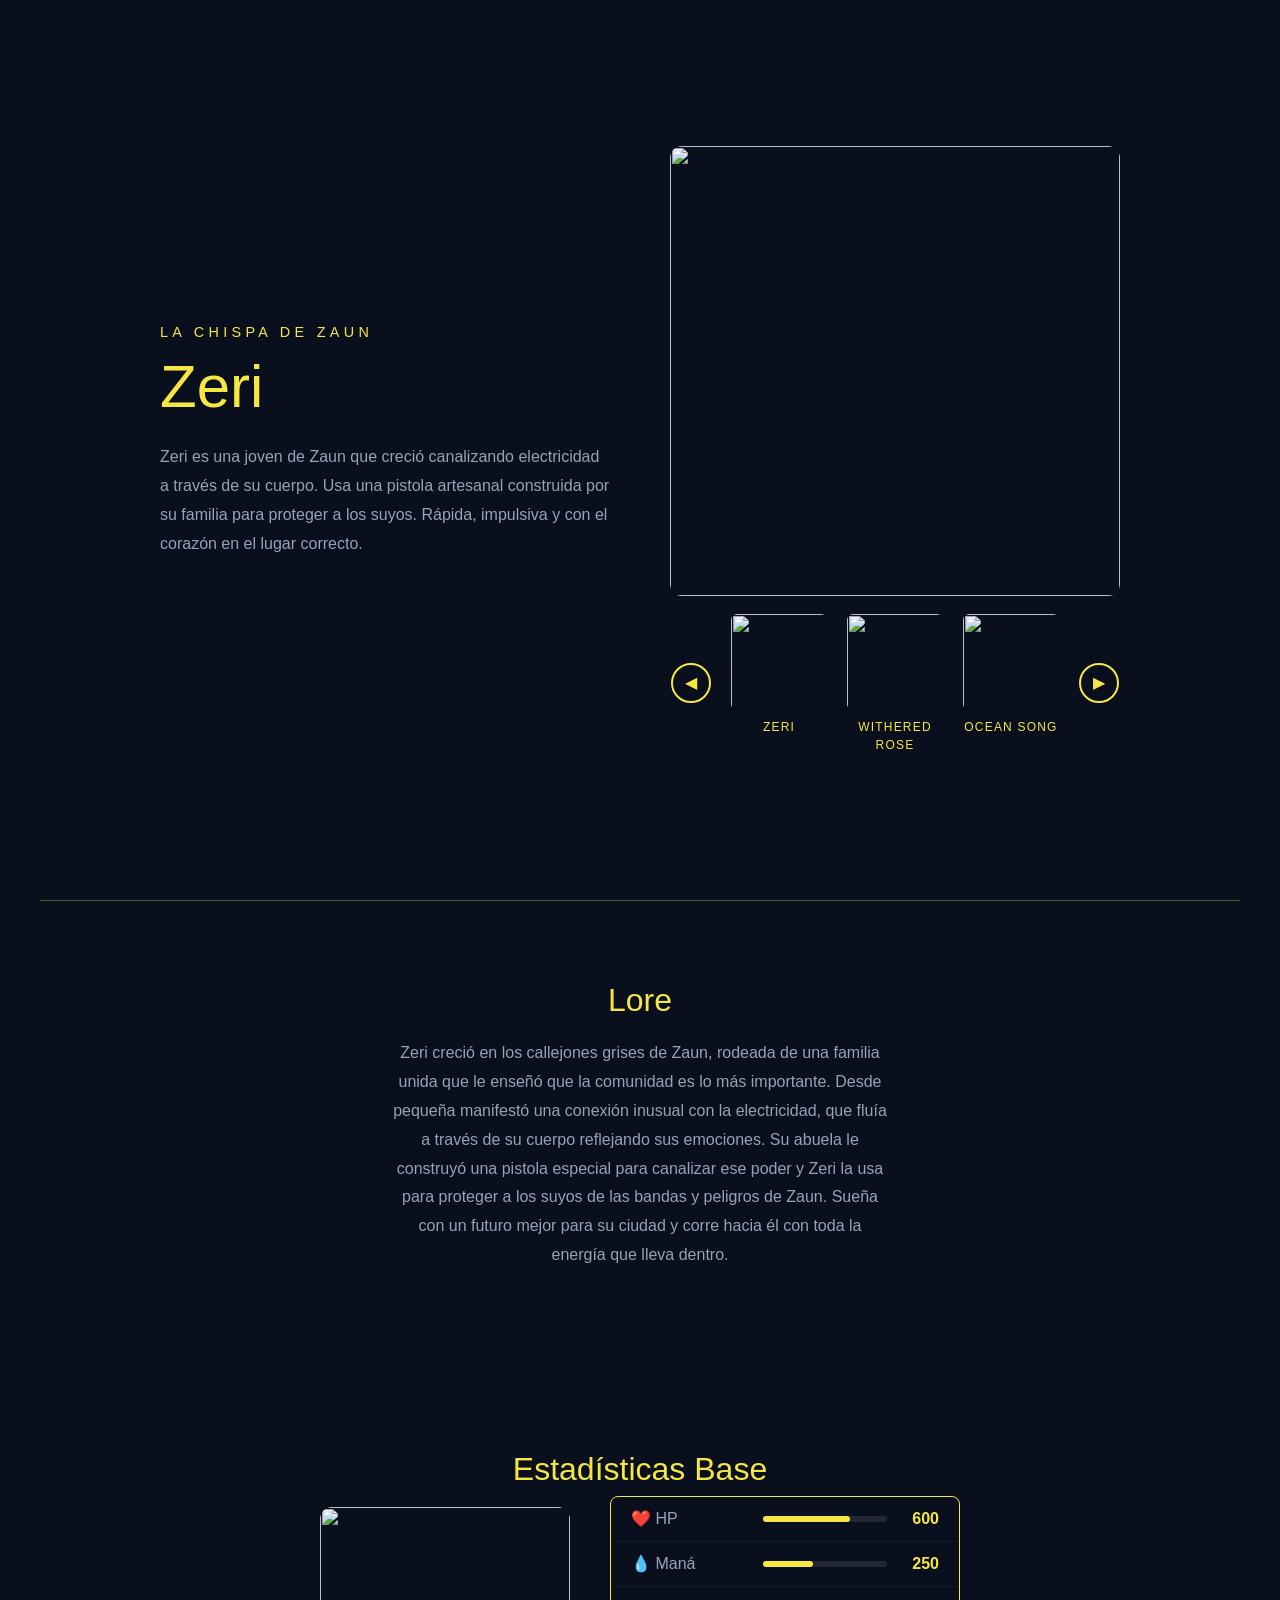
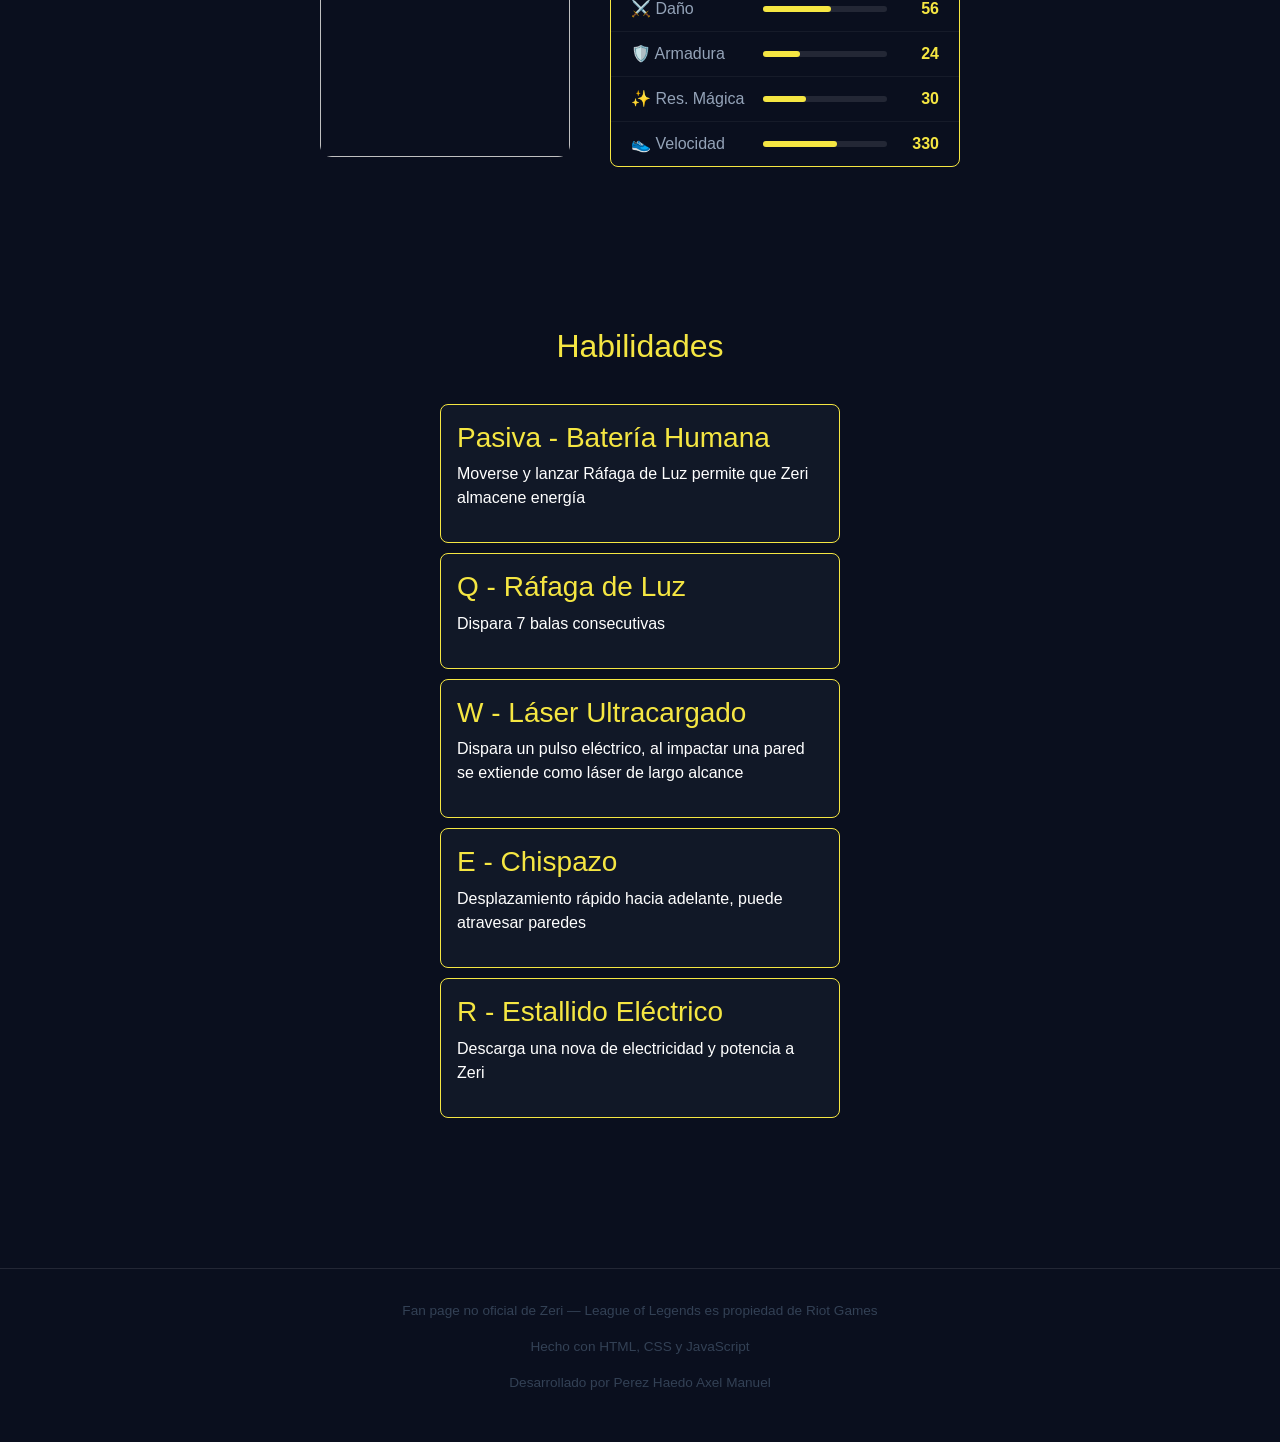
==== commit 72ce475a: "Add files via upload" ====
--- a/index.html
+++ b/index.html
@@ -379,6 +379,12 @@
             .tarjeta {
                 width: 90%;
             }
+        }
+        .divisor {
+            border: none;
+            border-top: 1px solid var(--color-principal);
+            opacity: 0.3;
+            margin: 0 40px;
         }
         footer {
             padding: 32px 20px;
@@ -440,6 +446,9 @@
             </div>
         </div>
     </section>
+
+    <hr class="divisor">
+
     <section class="lore">
         <h2 id="lore">Lore</h2>
         <p class="descripcion">
@@ -523,7 +532,7 @@
 
             <div class="tarjeta" data-video="https://cmsassets.rgpub.io/sanity/files/dsfx7636/news_live/ed2e023cbd33c89389e704988f9009e7cbaa7bc0.mp4?accountingTag=LoL">
                 <h3>W - Láser Ultracargado</h3>
-                <p>Dispara un pulso eléctrico, al impactar una pared se extiende como láser de largo alance</p>
+                <p>Dispara un pulso eléctrico, al impactar una pared se extiende como láser de largo alcance</p>
                 <div class="tooltip-video" data-src="https://cmsassets.rgpub.io/sanity/files/dsfx7636/news_live/ed2e023cbd33c89389e704988f9009e7cbaa7bc0.mp4?accountingTag=LoL">
                 </div>
             </div>
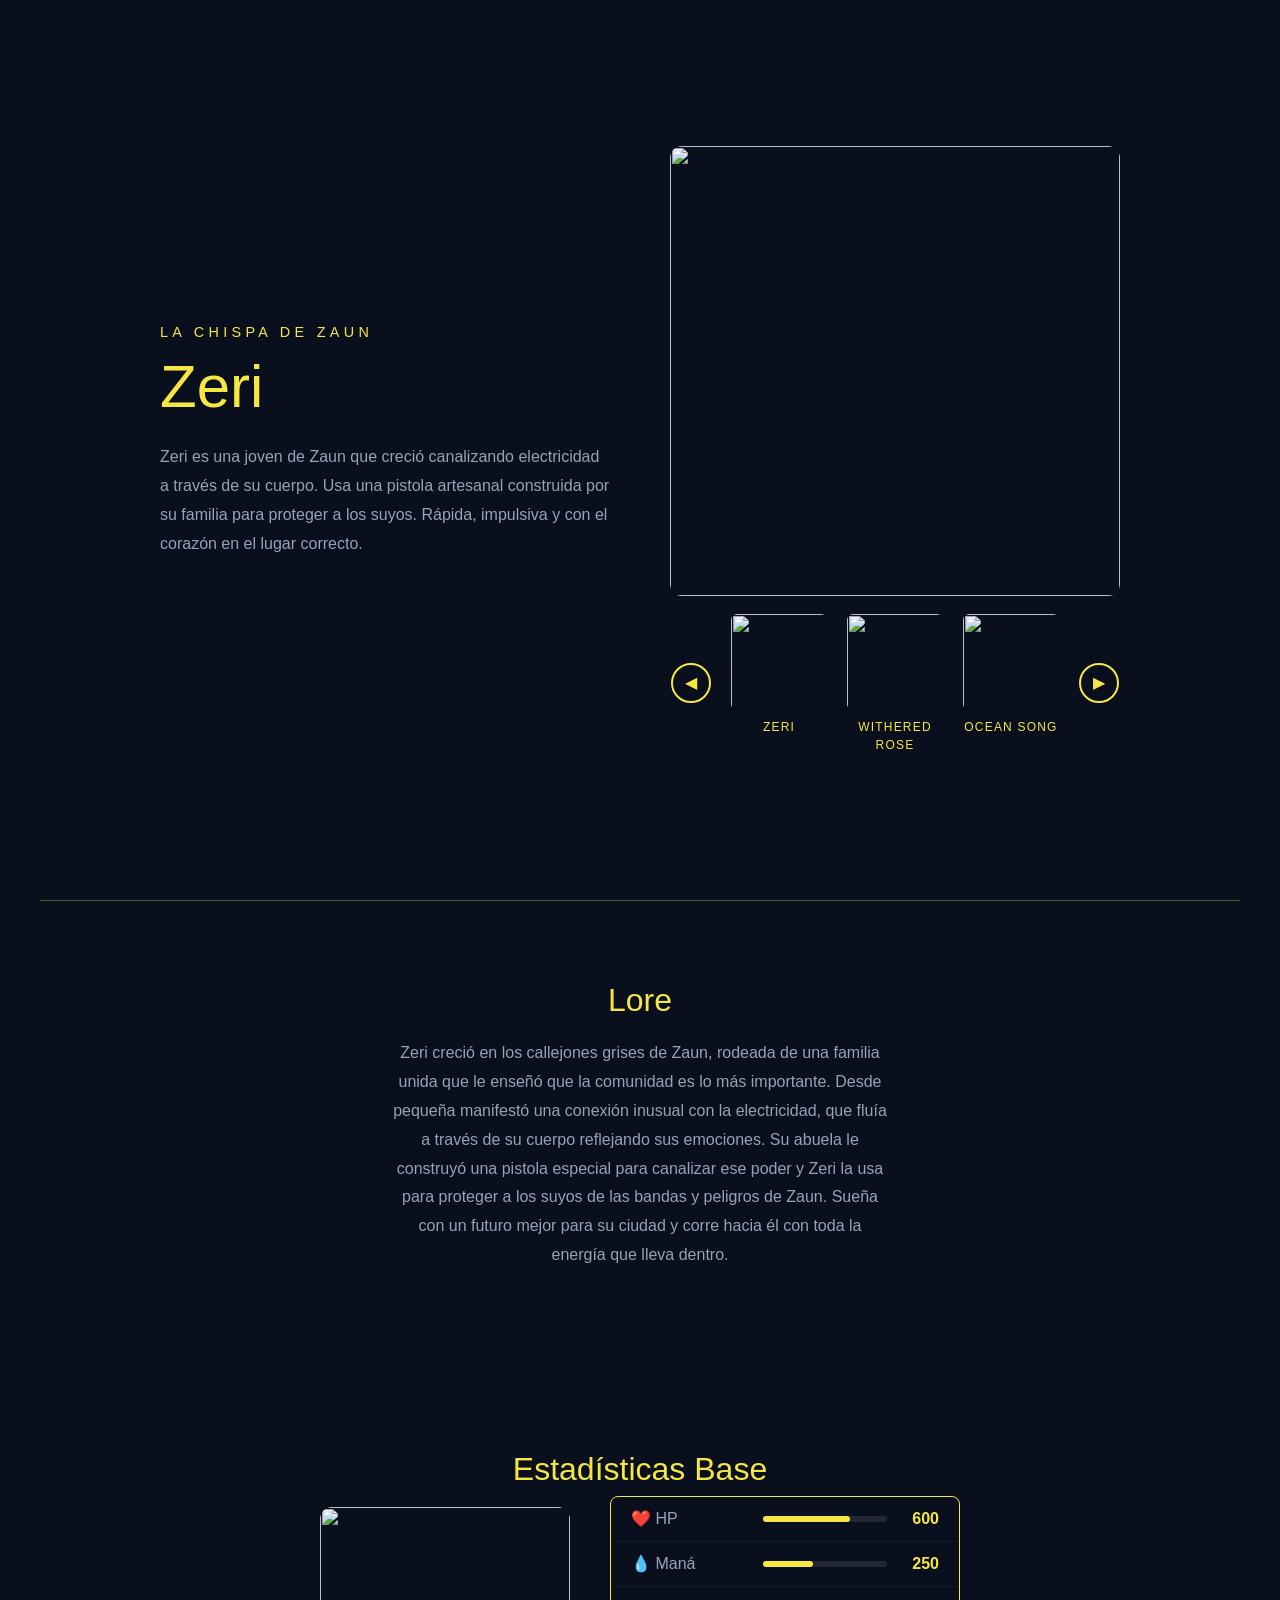
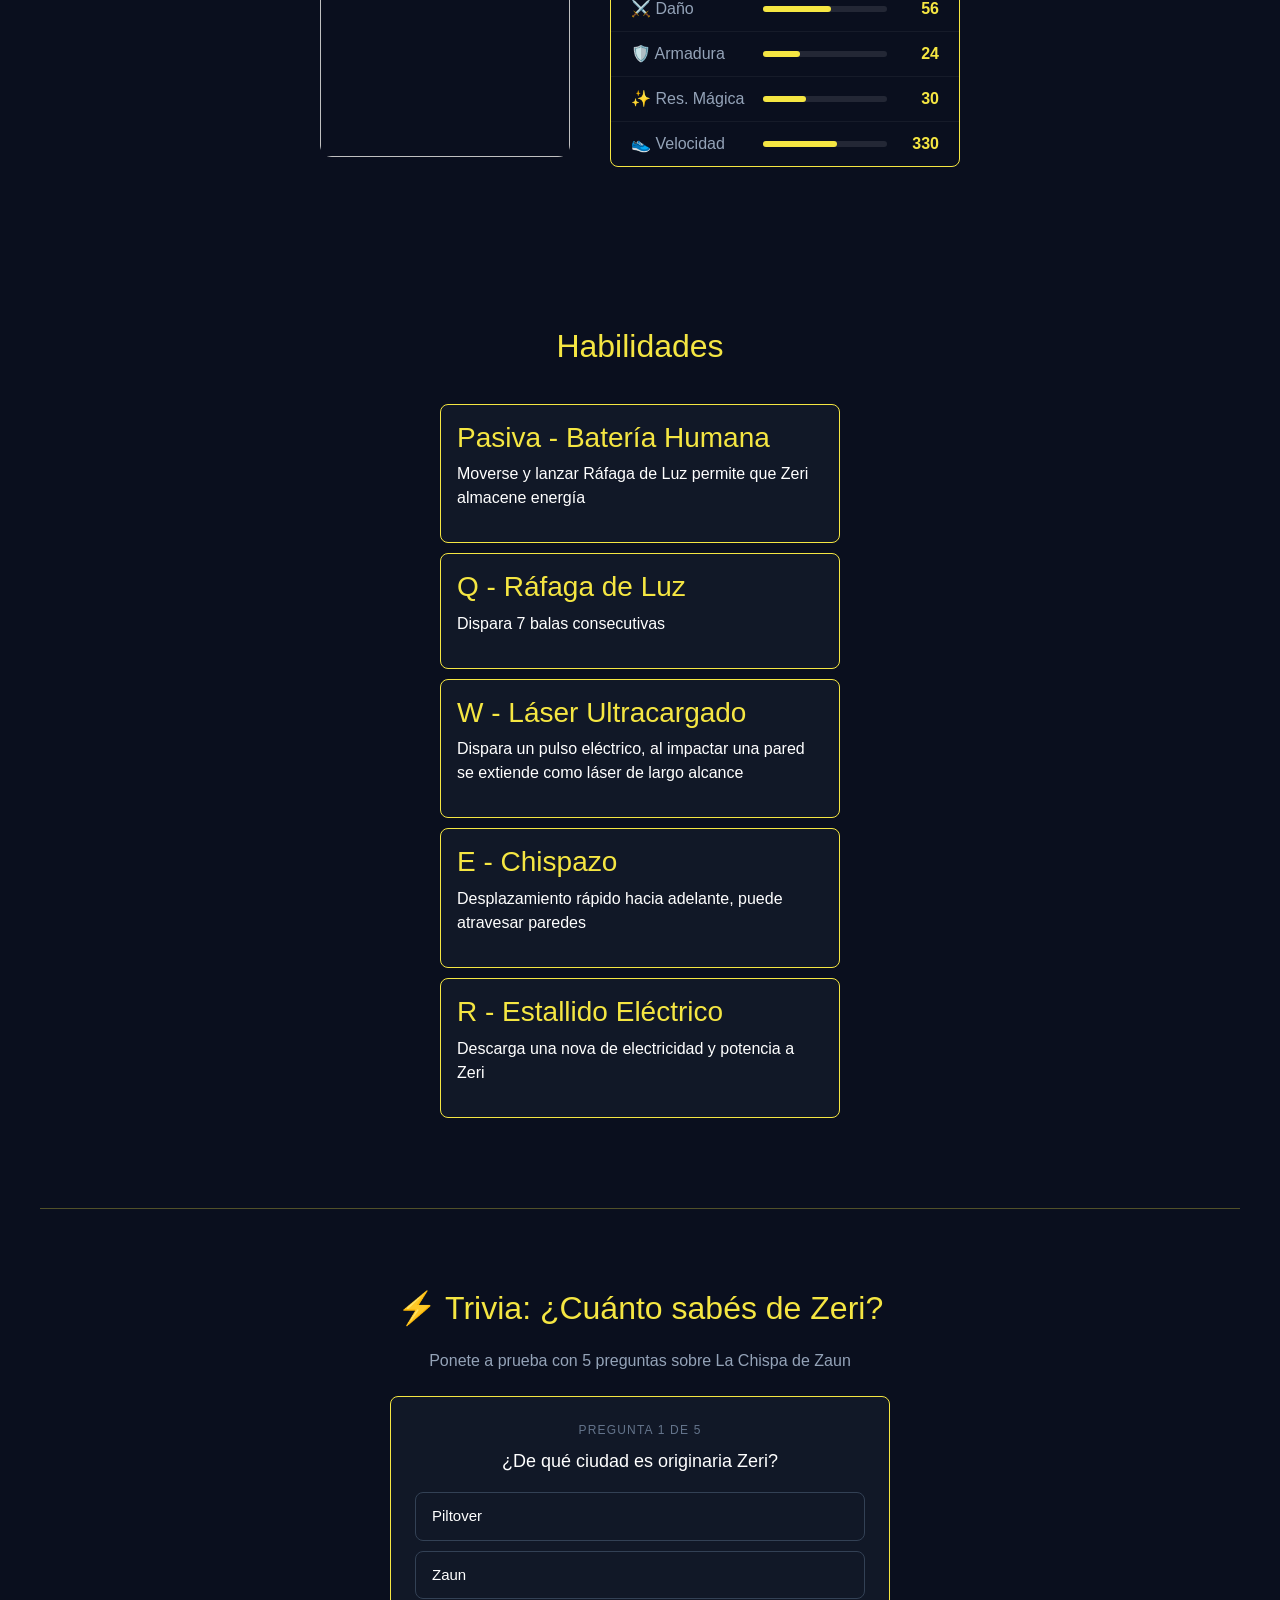
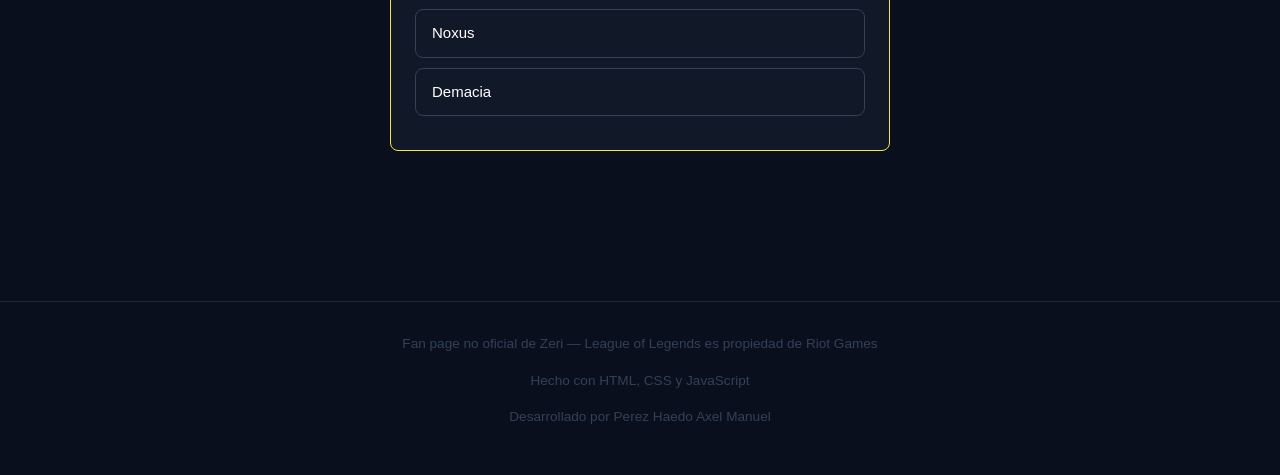
==== commit 6a6ed81e: "Add files via upload" ====
--- a/index.html
+++ b/index.html
@@ -1,642 +1,967 @@
-<html>
-<head>
-    <title>Zeri</title>
-    <meta name="viewport" content="width=device-width, initial-scale=1.0">
-    <link id="favicon" rel="icon" href="https://wiki.leagueoflegends.com/en-us/images/thumb/Zeri_OriginalCircle.png/48px-Zeri_OriginalCircle.png?8ae8b">
-    <link href="https://cdn.jsdelivr.net/npm/bootstrap@5.3.0/dist/css/bootstrap.min.css" rel="stylesheet">
-    <script src="https://cdn.jsdelivr.net/npm/bootstrap@5.3.0/dist/js/bootstrap.bundle.min.js"></script>
-    <style>
-        :root{
-            --color-principal: #f5e642;
-        }
-        body{
-            background-color: #0a0f1e;
-            color: white;
-            font-family: Arial, sans-serif;
-            text-align: center;
-        }
-        .navbar-lateral{
-            position: fixed;
-            left: 0;
-            top: 50%;
-            transform: translateY(-50%);
-            display: none;
-            flex-direction: column;
-            gap: 8px;
-            padding: 16px 12px;
-            background-color: rgba(17,24,39,0.8);
-            border-radius: 0 12px 12px 0;
-            border-right: 1px solid var(--color-principal);
-        }
-        .navbar-lateral a{
-            color: #64748b;
-            text-decoration: none;
-            font-size: 12px;
-            letter-spacing: 0.1em;
-            text-transform: uppercase;
-            transition: color 0.3s;
-        }
-        .navbar-lateral a:hover{
-            color: var(--color-principal);
-        }
-        .btn-hamburguesa {
-            display: none;
-            position: fixed;
-            top: 20px;
-            right: 20px;
-            background: rgba(17,24,39,0.8);
-            border: 1px solid var(--color-principal);
-            color: var(--color-principal);
-            width: 40px;
-            height: 40px;
-            border-radius: 8px;
-            font-size: 20px;
-            cursor: pointer;
-            z-index: 1000;
-        }
-        @keyframes pulsar {
-            0%, 100% { text-shadow: 0 0 10px var(--color-principal); }
-            50%       { text-shadow: 0 0 40px var(--color-principal), 0 0 80px var(--color-principal); }
-        }
-
-        h1 {
-            color: var(--color-principal);
-            font-size: 60px;
-            animation: pulsar 2s ease-in-out infinite;
-        }
-        h2{
-            color: var(--color-principal);
-        }
-        img{
-            border-radius: 12px;
-        }
-        ul{
-            list-style: none;
-            padding: 0;
-        }
-        li{
-            margin: 8px 0;
-            font-size: 18px;
-        }
-        .habilidades{
-            display: inline-block;
-            text-align: left;
-            margin-top: 20px;
-        }
-        .tarjeta{
-            background-color: #111827;
-            border: 1px solid var(--color-principal);
-            border-radius: 8px;
-            padding: 16px;
-            margin: 10px 0;
-            width: 400px;
-            position: relative;
-        }
-        .tooltip-video{
-            display: none;
-            position: absolute;
-            top: 0;
-            left: 110%;
-            width: 280px;
-            background: #111827;
-            border: 1px solid var(--color-principal);
-            border-radius: 8px;
-            overflow: hidden;
-            z-index: 10;
-            opacity: 0;
-            transition: opacity 0.3s;
-        }
-        .tooltip-video video{
-            width: 100%;
-        }
-        .tarjeta:hover .tooltip-video{
-            display: block;
-            opacity: 1;
-        }
-        .tarjeta h3{
-            color: var(--color-principal);
-            margin: 0 0 8px 0;
-        }
-        .descripcion{
-            max-width: 500px;
-            margin: 20px auto;
-            line-height: 1.8;
-            color: #94a3b8;
-        }
-
-        .stats-contenedor {
-            display: flex;
-            align-items: center;
-            justify-content: center;
-            gap: 40px;
-        }
-        .stats {
-            border: 1px solid var(--color-principal);
-            border-radius: 8px;
-            overflow: hidden;
-            min-width: 350px;
-        }
-
-        .stat-fila {
-            display: flex;
-            align-items: center;
-            gap: 12px;
-            padding: 10px 20px;
-            border-bottom: 1px solid rgba(255,255,255,0.05);
-        }
-
-        .stat-fila:last-child {
-            border-bottom: none;
-        }
-
-        .stat-nombre {
-            color: #94a3b8;
-            width: 120px;
-            text-align: left;
-        }
-
-        .stat-barra-contenedor {
-            flex: 1;
-            background: rgba(255,255,255,0.1);
-            border-radius: 4px;
-            height: 6px;
-        }
-
-        .stat-barra {
-            height: 6px;
-            background: var(--color-principal);
-            border-radius: 4px;
-        }
-
-        .stat-valor {
-            color: var(--color-principal);
-            font-weight: bold;
-            width: 40px;
-            text-align: right;
-        }
-
-        .contenedor-skins {
-            display: flex;
-            align-items: center;
-            justify-content: center;
-            gap: 10px;
-        }
-        .contenedor-skins button{
-            background: transparent;
-            border: 2px solid var(--color-principal);
-            color: var(--color-principal);
-            width: 40px;
-            height: 40px;
-            border-radius: 50%;
-            font-size: 16px;
-            cursor: pointer;
-            transition: all 0.3s;
-        }
-        .contenedor-skins button:hover{
-            background: var(--color-principal);
-            color: #0a0f1e;
-        }
-        .skins {
-            display: flex;
-            overflow: hidden;
-            width: calc(3 * 116px);
-        }
-
-        .skin-item {
-            min-width: 100px;
-            margin: 0 8px;
-            display: flex;
-            flex-direction: column;
-            align-items: center;
-        }
-
-        .skin {
-            border-radius: 8px;
-            cursor: pointer;
-            border: 2px solid transparent;
-            transition: border 0.3s;
-        }
-
-        .skin:hover {
-            border: 2px solid var(--color-principal);
-        }
-
-        .skin-item p {
-            margin: 6px 0 0 0;
-            font-size: 12px;
-            color: var(--color-principal);
-            letter-spacing: 0.1em;
-            text-transform: uppercase;
-        }
-        body.base {
-            background-color: #0a0f1e;
-            --color-principal: #f5e642;
-        }
-        body.witheredrose {
-            background-color: #1a0812;
-            --color-principal: #f542a7;
-        }
-        body.oceansong {
-            background-color: #051520;
-            --color-principal: #42c8f5;
-        }
-        body.immortaljourney {
-            background-color: #1a0e00;
-            --color-principal: #f5c842;
-        }
-        body.frightnight {
-            background-color: #050f05;
-            --color-principal: #42f55a;
-        }
-        body.prestige {
-            background-color: #0d0520;
-            --color-principal: #c842f5;
-        }
-        body.winterwonder {
-            background-color: #05101a;
-            --color-principal: #e8f0ff;
-        }
-        footer{
-            margin-top: 60px;
-            padding: 32px 0;
-            border-top: 1px solid rgba(255,255,255,0.1);
-            color: #334155;
-            font-size: 0.85rem;
-        }
-        section{
-            padding: 80px 0;
-        }
-        .hero {
-            display: flex;
-            align-items: center;
-            justify-content: center;
-            min-height: 100vh;
-            gap: 60px;
-            padding: 0 60px;
-        }
-
-        .hero-texto {
-            text-align: left;
-            max-width: 450px;
-        }
-
-        .hero-subtitulo {
-            color: var(--color-principal);
-            letter-spacing: 0.3em;
-            text-transform: uppercase;
-            font-size: 0.9rem;
-            margin-bottom: 8px;
-        }
-
-        .descripcion {
-            max-width: 500px;
-            margin: 20px 0;
-            line-height: 1.8;
-            color: #94a3b8;
-        }
-        .lore {
-            text-align: center;
-        }
-        .lore .descripcion {
-            margin: 20px auto;
-        }
-        
-        @media (max-width: 768px) {
-            .navbar-lateral {
-                display: none;
-                top: 0;
-                left: 0;
-                transform: none;
-                width: 100%;
-                border-radius: 0;
-                border-right: none;
-                border-bottom: 1px solid var(--color-principal);
-                flex-direction: row;
-                justify-content: center;
-                gap: 20px;
-                padding: 8px 16px;
-                z-index: 999;
-            }
-            .btn-hamburguesa {
-                display: block;
-            }
-            .hero {
-                flex-direction: column;
-                min-height: auto;
-                padding: 40px 20px;
-                gap: 30px;
-            }
-
-            .hero-texto {
-                text-align: center;
-            }
-            .hero-imagen {
-                width: 100%;
-                padding: 0 20px;
-            }
-            .skin-item {
-                min-width: 80px;
-                margin: 0 12px;
-            }
-
-            .contenedor-skins button {
-                display: none;
-            }
-
-            .skins {
-                width: 100%;
-                overflow-x: auto;
-            }
-            #imagen-principal {
-                width: 100%;
-                max-width: 100%;
-            }
-
-            section {
-                padding: 40px 20px;
-            }
-            .stats {
-                min-width: unset;
-                width: 100%;
-            }
-            .stats-contenedor {
-                flex-direction: column;
-                padding: 0 20px;
-            }
-            .habilidades {
-                display: flex;
-                flex-direction: column;
-                align-items: center;
-                width: 100%;
-            }
-            .tooltip-video {
-                position: relative;
-                left: 0;
-                top: 0;
-                width: 100%;
-                margin-top: 12px;
-            }
-            .tarjeta {
-                width: 90%;
-            }
-        }
-        .divisor {
-            border: none;
-            border-top: 1px solid var(--color-principal);
-            opacity: 0.3;
-            margin: 0 40px;
-        }
-        footer {
-            padding: 32px 20px;
-        }
-    </style>
-</head>
-<body>
-    <button class="btn-hamburguesa" onclick="toggleMenu()">☰</button>
-    <nav class="navbar-lateral">
-        <a href="#inicio">Inicio</a>
-        <a href="#lore">Lore</a>
-        <a href="#habilidades">Habilidades</a>
-    </nav>
-    <section class="hero" id="inicio">
-        <div class="hero-texto">
-            <p class="hero-subtitulo">La Chispa de Zaun</p>
-            <h1>Zeri</h1>
-            <p class="descripcion">
-                Zeri es una joven de Zaun que creció canalizando electricidad a través de su cuerpo.
-                Usa una pistola artesanal construida por su familia para proteger a los suyos.
-                Rápida, impulsiva y con el corazón en el lugar correcto.
-            </p>
-        </div>
-        <div class="hero-imagen">
-            <img id="imagen-principal" src="https://ddragon.leagueoflegends.com/cdn/img/champion/splash/Zeri_0.jpg" width="450">
-            <div class="contenedor-skins" style="margin-top: 16px;">
-                <button onclick="moverSkins(-1)">◀</button>
-                <div class="skins" id="contenedor-imagenes">
-                    <div class="skin-item">
-                        <img src="https://ddragon.leagueoflegends.com/cdn/img/champion/splash/Zeri_0.jpg" width="100" class="skin" onclick="cambiarColor('base')">
-                        <p>Zeri</p>
-                    </div>
-                    <div class="skin-item">
-                        <img src="https://ddragon.leagueoflegends.com/cdn/img/champion/splash/Zeri_1.jpg" width="100" class="skin" onclick="cambiarColor('witheredrose')">
-                        <p>Withered Rose</p>
-                    </div>
-                    <div class="skin-item">
-                        <img src="https://wiki.leagueoflegends.com/en-us/images/Zeri_OceanSongSkin.jpg?7853b" width="100" class="skin" onclick="cambiarColor('oceansong')">
-                        <p>Ocean Song</p>
-                    </div>
-                    <div class="skin-item">
-                        <img src="https://wiki.leagueoflegends.com/en-us/images/Zeri_ImmortalJourneySkin.jpg?92a3f" width="100" class="skin" onclick="cambiarColor('immortaljourney')">
-                        <p>Immortal Journey</p>
-                    </div>
-                    <div class="skin-item">
-                        <img src="https://wiki.leagueoflegends.com/en-us/images/Zeri_FrightNightSkin.jpg?e8d99" width="100" class="skin" onclick="cambiarColor('frightnight')">
-                        <p>Fright Night</p>
-                    </div>
-                    <div class="skin-item">
-                        <img src="https://wiki.leagueoflegends.com/en-us/images/Zeri_PrestigeFrightNightSkin.jpg?4c6cb" width="100" class="skin" onclick="cambiarColor('prestige')">
-                        <p>Prestige Fright Night</p>
-                    </div>
-                    <div class="skin-item">
-                        <img src="https://wiki.leagueoflegends.com/en-us/images/Zeri_WinterWonderSkin.jpg?4d8b3" width="100" class="skin" onclick="cambiarColor('winterwonder')">
-                        <p>Winter Wonder</p>
-                    </div>
-                </div>
-                <button onclick="moverSkins(1)">▶</button>
-            </div>
-        </div>
-    </section>
-
-    <hr class="divisor">
-
-    <section class="lore">
-        <h2 id="lore">Lore</h2>
-        <p class="descripcion">
-            Zeri creció en los callejones grises de Zaun, rodeada de una familia unida que le enseñó 
-        que la comunidad es lo más importante. Desde pequeña manifestó una conexión inusual con 
-        la electricidad, que fluía a través de su cuerpo reflejando sus emociones. Su abuela le 
-        construyó una pistola especial para canalizar ese poder y Zeri la usa para proteger 
-        a los suyos de las bandas y peligros de Zaun. Sueña con un futuro mejor para su ciudad 
-        y corre hacia él con toda la energía que lleva dentro.
-        </p>
-    </section>
-    
-    <section>
-        <h2>Estadísticas Base</h2>
-        <div class="stats-contenedor">
-            <img src="https://media1.tenor.com/m/ia_kV_6hmJgAAAAC/zeri-league-of-legends.gif" width="250">
-            <div class="stats">
-                <div class="stat-fila">
-                    <span class="stat-nombre">❤️ HP</span>
-                    <div class="stat-barra-contenedor">
-                        <div class="stat-barra" style="width: 70%"></div>
-                    </div>
-                    <span class="stat-valor">600</span>
-                </div>
-                <div class="stat-fila">
-                    <span class="stat-nombre">💧 Maná</span>
-                    <div class="stat-barra-contenedor">
-                        <div class="stat-barra" style="width: 40%"></div>
-                    </div>
-                    <span class="stat-valor">250</span>
-                </div>
-                <div class="stat-fila">
-                    <span class="stat-nombre">⚔️ Daño</span>
-                    <div class="stat-barra-contenedor">
-                        <div class="stat-barra" style="width: 55%"></div>
-                    </div>
-                    <span class="stat-valor">56</span>
-                </div>
-                <div class="stat-fila">
-                    <span class="stat-nombre">🛡️ Armadura</span>
-                    <div class="stat-barra-contenedor">
-                        <div class="stat-barra" style="width: 30%"></div>
-                    </div>
-                    <span class="stat-valor">24</span>
-                </div>
-                <div class="stat-fila">
-                    <span class="stat-nombre">✨ Res. Mágica</span>
-                    <div class="stat-barra-contenedor">
-                        <div class="stat-barra" style="width: 35%"></div>
-                    </div>
-                    <span class="stat-valor">30</span>
-                </div>
-                <div class="stat-fila">
-                    <span class="stat-nombre">👟 Velocidad</span>
-                    <div class="stat-barra-contenedor">
-                        <div class="stat-barra" style="width: 60%"></div>
-                    </div>
-                    <span class="stat-valor">330</span>
-                </div>
-            </div>
-        </div>
-    </section>
-            
-    
-    <section>
-        <h2 id="habilidades">Habilidades</h2>
-        <div class="habilidades">
-            <div class="tarjeta" data-video="https://cmsassets.rgpub.io/sanity/files/dsfx7636/news_live/94ba5728f3682831b2a1fbcb9f57301354c0622d.mp4?accountingTag=LoL">
-                <h3>Pasiva - Batería Humana</h3>
-                <p>Moverse y lanzar Ráfaga de Luz permite que Zeri almacene energía</p>
-                <div class="tooltip-video" data-src="https://cmsassets.rgpub.io/sanity/files/dsfx7636/news_live/94ba5728f3682831b2a1fbcb9f57301354c0622d.mp4?accountingTag=LoL">
-                </div>
-            </div>
-
-            <div class="tarjeta" data-video="https://cmsassets.rgpub.io/sanity/files/dsfx7636/news_live/706f1f68e833f78d31d1d52496b6c6a61cc78809.mp4?accountingTag=LoL">
-                <h3>Q - Ráfaga de Luz</h3>
-                <p>Dispara 7 balas consecutivas</p>
-                <div class="tooltip-video" data-src="https://cmsassets.rgpub.io/sanity/files/dsfx7636/news_live/706f1f68e833f78d31d1d52496b6c6a61cc78809.mp4?accountingTag=LoL">
-                </div>
-            </div>
-
-            <div class="tarjeta" data-video="https://cmsassets.rgpub.io/sanity/files/dsfx7636/news_live/ed2e023cbd33c89389e704988f9009e7cbaa7bc0.mp4?accountingTag=LoL">
-                <h3>W - Láser Ultracargado</h3>
-                <p>Dispara un pulso eléctrico, al impactar una pared se extiende como láser de largo alcance</p>
-                <div class="tooltip-video" data-src="https://cmsassets.rgpub.io/sanity/files/dsfx7636/news_live/ed2e023cbd33c89389e704988f9009e7cbaa7bc0.mp4?accountingTag=LoL">
-                </div>
-            </div>
-
-            <div class="tarjeta" data-video="https://cmsassets.rgpub.io/sanity/files/dsfx7636/news_live/dea1f418527e51a1d2a854319afbda7fea1d2c40.mp4?accountingTag=LoL">
-                <h3>E - Chispazo</h3>
-                <p>Desplazamiento rápido hacia adelante, puede atravesar paredes</p>
-                <div class="tooltip-video" data-src="https://cmsassets.rgpub.io/sanity/files/dsfx7636/news_live/dea1f418527e51a1d2a854319afbda7fea1d2c40.mp4?accountingTag=LoL">
-                </div>
-            </div>
-
-            <div class="tarjeta" data-video="https://cmsassets.rgpub.io/sanity/files/dsfx7636/news_live/5c7cda8871095362c07c6d7b33d2ac759ab79293.mp4?accountingTag=LoL">
-                <h3>R - Estallido Eléctrico</h3>
-                <p>Descarga una nova de electricidad y potencia a Zeri</p>
-                <div class="tooltip-video" data-src="https://cmsassets.rgpub.io/sanity/files/dsfx7636/news_live/5c7cda8871095362c07c6d7b33d2ac759ab79293.mp4?accountingTag=LoL">
-                </div>
-            </div>
-        </div>
-    </section>
-    <script>
-        function cambiarColor(skin) {
-            document.body.className = skin;
-
-            if (skin === 'base') {
-                document.getElementById('imagen-principal').src = 'https://ddragon.leagueoflegends.com/cdn/img/champion/splash/Zeri_0.jpg';
-                document.getElementById('favicon').href = 'https://wiki.leagueoflegends.com/en-us/images/thumb/Zeri_OriginalCircle.png/48px-Zeri_OriginalCircle.png?8ae8b';
-            } else if (skin === 'witheredrose') {
-                document.getElementById('imagen-principal').src = 'https://ddragon.leagueoflegends.com/cdn/img/champion/splash/Zeri_1.jpg';
-                document.getElementById('favicon').href = 'https://wiki.leagueoflegends.com/en-us/images/thumb/Zeri_WitheredRoseCircle.png/48px-Zeri_WitheredRoseCircle.png?db3e4';
-            } else if (skin === 'oceansong') {
-                document.getElementById('imagen-principal').src = 'https://wiki.leagueoflegends.com/en-us/images/Zeri_OceanSongSkin.jpg?7853b';
-                document.getElementById('favicon').href = 'https://wiki.leagueoflegends.com/en-us/images/thumb/Zeri_OceanSongCircle.png/48px-Zeri_OceanSongCircle.png?03d4c';
-            } else if (skin === 'immortaljourney') {
-                document.getElementById('imagen-principal').src = 'https://wiki.leagueoflegends.com/en-us/images/Zeri_ImmortalJourneySkin.jpg?92a3f';
-                document.getElementById('favicon').href = 'https://wiki.leagueoflegends.com/en-us/images/thumb/Zeri_ImmortalJourneyCircle.png/48px-Zeri_ImmortalJourneyCircle.png?26ea1';
-            } else if (skin === 'frightnight') {
-                document.getElementById('imagen-principal').src = 'https://wiki.leagueoflegends.com/en-us/images/Zeri_FrightNightSkin.jpg?e8d99';
-                document.getElementById('favicon').href = 'https://wiki.leagueoflegends.com/en-us/images/thumb/Zeri_FrightNightCircle.png/48px-Zeri_FrightNightCircle.png?089c7';
-            } else if (skin === 'prestige') {
-                document.getElementById('imagen-principal').src = 'https://wiki.leagueoflegends.com/en-us/images/Zeri_PrestigeFrightNightSkin.jpg?4c6cb';
-                document.getElementById('favicon').href = 'https://wiki.leagueoflegends.com/en-us/images/thumb/Zeri_PrestigeFrightNightCircle.png/48px-Zeri_PrestigeFrightNightCircle.png?80e42';
-            } else if (skin === 'winterwonder') {
-                document.getElementById('imagen-principal').src = 'https://wiki.leagueoflegends.com/en-us/images/Zeri_WinterWonderSkin.jpg?4d8b3';
-                document.getElementById('favicon').href = 'https://wiki.leagueoflegends.com/en-us/images/thumb/Zeri_WinterWonderCircle.png/48px-Zeri_WinterWonderCircle.png?a2b6d';
-            }
-        }
-
-        function moverSkins(direccion) {
-            const contenedor = document.getElementById('contenedor-imagenes');
-            const item = contenedor.querySelector('.skin-item');
-            const ancho = item.getBoundingClientRect().width + 16;
-            contenedor.scrollLeft += direccion * ancho;
-        }
-
-        document.querySelectorAll('.tarjeta').forEach(function(tarjeta) {
-            tarjeta.addEventListener('mouseenter', function() {
-                const tooltip = tarjeta.querySelector('.tooltip-video');
-                if (tooltip && !tooltip.querySelector('video')) {
-                    const src = tooltip.getAttribute('data-src');
-                    const video = document.createElement('video');
-                    video.autoplay = true;
-                    video.loop = true;
-                    video.muted = true;
-                    video.style.width = '100%';
-                    const source = document.createElement('source');
-                    source.src = src;
-                    video.appendChild(source);
-                    tooltip.appendChild(video);
-                } else if (tooltip && tooltip.querySelector('video')) {
-                    tooltip.querySelector('video').currentTime = 0;
-                }
-            });
-        });
-
-        function toggleMenu() {
-            if (window.innerWidth > 768) return;
-            const nav = document.querySelector('.navbar-lateral');
-            const btn = document.querySelector('.btn-hamburguesa');
-            if (nav.style.display === 'flex') {
-                nav.style.display = 'none';
-                btn.textContent = '☰';
-            } else {
-                nav.style.display = 'flex';
-                btn.textContent = '✕';
-            }
-        }
-
-        window.addEventListener('scroll', function() {
-            const nav = document.querySelector('.navbar-lateral');
-            if (window.innerWidth > 768) {
-                if (window.scrollY > window.innerHeight * 0.5) {
-                    nav.style.display = 'flex';
-                } else {
-                    nav.style.display = 'none';
-                }
-            }
-        });
-</script>
-
-<footer>
-    <p>Fan page no oficial de Zeri — League of Legends es propiedad de Riot Games</p>
-    <p>Hecho con HTML, CSS y JavaScript</p>
-    <p>Desarrollado por Perez Haedo Axel Manuel</p>
-</footer>
-
-</body>
-</html>+<html>
+<head>
+    <title>Zeri</title>
+    <meta name="viewport" content="width=device-width, initial-scale=1.0">
+    <!-- Favicon: cambia según la skin seleccionada (se actualiza con JS) -->
+    <link id="favicon" rel="icon" href="https://wiki.leagueoflegends.com/en-us/images/thumb/Zeri_OriginalCircle.png/48px-Zeri_OriginalCircle.png?8ae8b">
+    <!-- Bootstrap 5: framework CSS para estilos base y utilidades -->
+    <link href="https://cdn.jsdelivr.net/npm/bootstrap@5.3.0/dist/css/bootstrap.min.css" rel="stylesheet">
+    <script src="https://cdn.jsdelivr.net/npm/bootstrap@5.3.0/dist/js/bootstrap.bundle.min.js"></script>
+
+    <style>
+        /* ============================================================
+           VARIABLES GLOBALES
+           Se definen aquí para poder cambiarlas fácilmente desde JS
+           añadiendo una clase al body (ver sección de temas/skins).
+        ============================================================ */
+        :root{
+            --color-principal: #f5e642; /* Amarillo base de Zeri */
+        }
+
+        /* Estilos generales del cuerpo de la página */
+        body{
+            background-color: #0a0f1e;
+            color: white;
+            font-family: Arial, sans-serif;
+            text-align: center;
+        }
+
+        /* ============================================================
+           NAVBAR LATERAL
+           Aparece fija a la izquierda al hacer scroll (escritorio)
+           o como menú desplegable arriba (móvil).
+        ============================================================ */
+        .navbar-lateral{
+            position: fixed;
+            left: 0;
+            top: 50%;
+            transform: translateY(-50%);
+            display: none; /* Se activa con JS al hacer scroll */
+            flex-direction: column;
+            gap: 8px;
+            padding: 16px 12px;
+            background-color: rgba(17,24,39,0.8);
+            border-radius: 0 12px 12px 0;
+            border-right: 1px solid var(--color-principal);
+        }
+        .navbar-lateral a{
+            color: #64748b;
+            text-decoration: none;
+            font-size: 12px;
+            letter-spacing: 0.1em;
+            text-transform: uppercase;
+            transition: color 0.3s;
+        }
+        .navbar-lateral a:hover{
+            color: var(--color-principal);
+        }
+
+        /* Botón ☰ visible solo en móvil para abrir el menú */
+        .btn-hamburguesa {
+            display: none;
+            position: fixed;
+            top: 20px;
+            right: 20px;
+            background: rgba(17,24,39,0.8);
+            border: 1px solid var(--color-principal);
+            color: var(--color-principal);
+            width: 40px;
+            height: 40px;
+            border-radius: 8px;
+            font-size: 20px;
+            cursor: pointer;
+            z-index: 1000;
+        }
+
+        /* ============================================================
+           ANIMACIÓN: PULSAR
+           Hace que el h1 brille de forma cíclica usando text-shadow.
+        ============================================================ */
+        @keyframes pulsar {
+            0%, 100% { text-shadow: 0 0 10px var(--color-principal); }
+            50%       { text-shadow: 0 0 40px var(--color-principal), 0 0 80px var(--color-principal); }
+        }
+
+        h1 {
+            color: var(--color-principal);
+            font-size: 60px;
+            animation: pulsar 2s ease-in-out infinite;
+        }
+        h2{
+            color: var(--color-principal);
+        }
+        img{
+            border-radius: 12px;
+        }
+        ul{
+            list-style: none;
+            padding: 0;
+        }
+        li{
+            margin: 8px 0;
+            font-size: 18px;
+        }
+
+        /* ============================================================
+           TARJETAS DE HABILIDADES
+           Cada tarjeta muestra el nombre y descripción de una habilidad.
+           Al hacer hover aparece un tooltip con un video de demostración.
+        ============================================================ */
+        .habilidades{
+            display: inline-block;
+            text-align: left;
+            margin-top: 20px;
+        }
+        .tarjeta{
+            background-color: #111827;
+            border: 1px solid var(--color-principal);
+            border-radius: 8px;
+            padding: 16px;
+            margin: 10px 0;
+            width: 400px;
+            position: relative; /* Necesario para posicionar el tooltip */
+        }
+        /* Tooltip con video: se posiciona a la derecha de la tarjeta */
+        .tooltip-video{
+            display: none;
+            position: absolute;
+            top: 0;
+            left: 110%;
+            width: 280px;
+            background: #111827;
+            border: 1px solid var(--color-principal);
+            border-radius: 8px;
+            overflow: hidden;
+            z-index: 10;
+            opacity: 0;
+            transition: opacity 0.3s;
+        }
+        .tooltip-video video{
+            width: 100%;
+        }
+        /* El tooltip aparece cuando el usuario pasa el mouse por la tarjeta */
+        .tarjeta:hover .tooltip-video{
+            display: block;
+            opacity: 1;
+        }
+        .tarjeta h3{
+            color: var(--color-principal);
+            margin: 0 0 8px 0;
+        }
+        .descripcion{
+            max-width: 500px;
+            margin: 20px auto;
+            line-height: 1.8;
+            color: #94a3b8;
+        }
+
+        /* ============================================================
+           SECCIÓN DE ESTADÍSTICAS
+           Barras visuales que representan los stats base de Zeri.
+        ============================================================ */
+        .stats-contenedor {
+            display: flex;
+            align-items: center;
+            justify-content: center;
+            gap: 40px;
+        }
+        .stats {
+            border: 1px solid var(--color-principal);
+            border-radius: 8px;
+            overflow: hidden;
+            min-width: 350px;
+        }
+        .stat-fila {
+            display: flex;
+            align-items: center;
+            gap: 12px;
+            padding: 10px 20px;
+            border-bottom: 1px solid rgba(255,255,255,0.05);
+        }
+        .stat-fila:last-child {
+            border-bottom: none;
+        }
+        .stat-nombre {
+            color: #94a3b8;
+            width: 120px;
+            text-align: left;
+        }
+        /* Contenedor gris de fondo para la barra */
+        .stat-barra-contenedor {
+            flex: 1;
+            background: rgba(255,255,255,0.1);
+            border-radius: 4px;
+            height: 6px;
+        }
+        /* Barra coloreada: su ancho (en %) representa el valor del stat */
+        .stat-barra {
+            height: 6px;
+            background: var(--color-principal);
+            border-radius: 4px;
+        }
+        .stat-valor {
+            color: var(--color-principal);
+            font-weight: bold;
+            width: 40px;
+            text-align: right;
+        }
+
+        /* ============================================================
+           CARRUSEL DE SKINS
+           Muestra miniaturas de las skins; se desplaza con botones.
+        ============================================================ */
+        .contenedor-skins {
+            display: flex;
+            align-items: center;
+            justify-content: center;
+            gap: 10px;
+        }
+        .contenedor-skins button{
+            background: transparent;
+            border: 2px solid var(--color-principal);
+            color: var(--color-principal);
+            width: 40px;
+            height: 40px;
+            border-radius: 50%;
+            font-size: 16px;
+            cursor: pointer;
+            transition: all 0.3s;
+        }
+        .contenedor-skins button:hover{
+            background: var(--color-principal);
+            color: #0a0f1e;
+        }
+        /* Ventana del carrusel: solo muestra 3 skins a la vez */
+        .skins {
+            display: flex;
+            overflow: hidden;
+            width: calc(3 * 116px);
+        }
+        .skin-item {
+            min-width: 100px;
+            margin: 0 8px;
+            display: flex;
+            flex-direction: column;
+            align-items: center;
+        }
+        .skin {
+            border-radius: 8px;
+            cursor: pointer;
+            border: 2px solid transparent;
+            transition: border 0.3s;
+        }
+        .skin:hover {
+            border: 2px solid var(--color-principal);
+        }
+        .skin-item p {
+            margin: 6px 0 0 0;
+            font-size: 12px;
+            color: var(--color-principal);
+            letter-spacing: 0.1em;
+            text-transform: uppercase;
+        }
+
+        /* ============================================================
+           TEMAS POR SKIN
+           Cada clase aplicada al body cambia el fondo y el color principal.
+           Esto hace que todos los elementos que usan var(--color-principal)
+           se actualicen automáticamente.
+        ============================================================ */
+        body.base           { background-color: #0a0f1e; --color-principal: #f5e642; }
+        body.witheredrose   { background-color: #1a0812; --color-principal: #f542a7; }
+        body.oceansong      { background-color: #051520; --color-principal: #42c8f5; }
+        body.immortaljourney{ background-color: #1a0e00; --color-principal: #f5c842; }
+        body.frightnight    { background-color: #050f05; --color-principal: #42f55a; }
+        body.prestige       { background-color: #0d0520; --color-principal: #c842f5; }
+        body.winterwonder   { background-color: #05101a; --color-principal: #e8f0ff; }
+
+        footer{
+            margin-top: 60px;
+            padding: 32px 0;
+            border-top: 1px solid rgba(255,255,255,0.1);
+            color: #334155;
+            font-size: 0.85rem;
+        }
+        section{
+            padding: 80px 0;
+        }
+
+        /* ============================================================
+           SECCIÓN HERO (inicio)
+           Layout horizontal con texto a la izquierda e imagen a la derecha.
+        ============================================================ */
+        .hero {
+            display: flex;
+            align-items: center;
+            justify-content: center;
+            min-height: 100vh;
+            gap: 60px;
+            padding: 0 60px;
+        }
+        .hero-texto {
+            text-align: left;
+            max-width: 450px;
+        }
+        .hero-subtitulo {
+            color: var(--color-principal);
+            letter-spacing: 0.3em;
+            text-transform: uppercase;
+            font-size: 0.9rem;
+            margin-bottom: 8px;
+        }
+        .descripcion {
+            max-width: 500px;
+            margin: 20px 0;
+            line-height: 1.8;
+            color: #94a3b8;
+        }
+        .lore {
+            text-align: center;
+        }
+        .lore .descripcion {
+            margin: 20px auto;
+        }
+
+        /* ============================================================
+           RESPONSIVE (pantallas pequeñas)
+           Cambia el layout para que sea usable en celular.
+        ============================================================ */
+        @media (max-width: 768px) {
+            /* El menú lateral pasa a ser una barra horizontal arriba */
+            .navbar-lateral {
+                display: none;
+                top: 0;
+                left: 0;
+                transform: none;
+                width: 100%;
+                border-radius: 0;
+                border-right: none;
+                border-bottom: 1px solid var(--color-principal);
+                flex-direction: row;
+                justify-content: center;
+                gap: 20px;
+                padding: 8px 16px;
+                z-index: 999;
+            }
+            .btn-hamburguesa {
+                display: block; /* Solo visible en móvil */
+            }
+            /* El hero pasa de columnas a filas (vertical) */
+            .hero {
+                flex-direction: column;
+                min-height: auto;
+                padding: 40px 20px;
+                gap: 30px;
+            }
+            .hero-texto {
+                text-align: center;
+            }
+            .hero-imagen {
+                width: 100%;
+                padding: 0 20px;
+            }
+            .skin-item {
+                min-width: 80px;
+                margin: 0 12px;
+            }
+            /* En móvil el carrusel es deslizable con el dedo, se ocultan los botones */
+            .contenedor-skins button {
+                display: none;
+            }
+            .skins {
+                width: 100%;
+                overflow-x: auto;
+            }
+            #imagen-principal {
+                width: 100%;
+                max-width: 100%;
+            }
+            section {
+                padding: 40px 20px;
+            }
+            .stats {
+                min-width: unset;
+                width: 100%;
+            }
+            .stats-contenedor {
+                flex-direction: column;
+                padding: 0 20px;
+            }
+            /* Las tarjetas de habilidades se apilan verticalmente */
+            .habilidades {
+                display: flex;
+                flex-direction: column;
+                align-items: center;
+                width: 100%;
+            }
+            /* El tooltip de video pasa a estar debajo de la tarjeta en móvil */
+            .tooltip-video {
+                position: relative;
+                left: 0;
+                top: 0;
+                width: 100%;
+                margin-top: 12px;
+            }
+            .tarjeta {
+                width: 90%;
+            }
+        }
+
+        /* Línea divisora entre secciones */
+        .divisor {
+            border: none;
+            border-top: 1px solid var(--color-principal);
+            opacity: 0.3;
+            margin: 0 40px;
+        }
+        footer {
+            padding: 32px 20px;
+        }
+
+        /* ============================================================
+           ESTILOS DE LA TRIVIA
+        ============================================================ */
+        .minijuego-tarjeta {
+            background-color: #111827;
+            border: 1px solid var(--color-principal);
+            border-radius: 8px;
+            padding: 24px;
+            margin: 10px 0;
+            width: 100%;
+            box-sizing: border-box;
+            text-align: center;
+        }
+        .meta-texto {
+            color: #64748b;
+            font-size: 12px;
+            letter-spacing: 0.1em;
+            text-transform: uppercase;
+            margin: 0 0 12px 0;
+        }
+        /* Botones de respuesta: estado neutro, correcto e incorrecto */
+        .minijuego-btn-opcion {
+            background: transparent;
+            border: 1px solid #334155;
+            color: white;
+            padding: 12px 16px;
+            border-radius: 8px;
+            font-size: 15px;
+            cursor: pointer;
+            text-align: left;
+            transition: all 0.3s;
+            width: 100%;
+            display: block;
+            margin-bottom: 10px;
+        }
+        .minijuego-btn-opcion:hover {
+            border-color: var(--color-principal);
+        }
+        .minijuego-btn-opcion.correcto {
+            border-color: #22c55e;
+            color: #22c55e;
+            background: rgba(34,197,94,0.1);
+            cursor: default;
+        }
+        .minijuego-btn-opcion.incorrecto {
+            border-color: #ef4444;
+            color: #ef4444;
+            background: rgba(239,68,68,0.1);
+            cursor: default;
+        }
+        .resultado-titulo {
+            font-size: 28px;
+            margin: 0 0 10px 0;
+            color: var(--color-principal);
+        }
+        .btn-reiniciar {
+            background: transparent;
+            border: 2px solid var(--color-principal);
+            color: var(--color-principal);
+            padding: 10px 24px;
+            border-radius: 8px;
+            font-size: 16px;
+            cursor: pointer;
+            transition: all 0.3s;
+        }
+        .btn-reiniciar:hover {
+            background: var(--color-principal);
+            color: #0a0f1e;
+        }
+    </style>
+</head>
+<body>
+
+    <!-- Botón ☰ visible solo en pantallas pequeñas -->
+    <button class="btn-hamburguesa" onclick="toggleMenu()">☰</button>
+
+    <!-- Menú de navegación lateral con enlaces a las secciones -->
+    <nav class="navbar-lateral">
+        <a href="#inicio">Inicio</a>
+        <a href="#lore">Lore</a>
+        <a href="#habilidades">Habilidades</a>
+        <a href="#trivia">Trivia</a>
+    </nav>
+
+    <!-- ============================================================
+         SECCIÓN HERO
+         Presentación del personaje con imagen y selector de skins.
+    ============================================================ -->
+    <section class="hero" id="inicio">
+        <div class="hero-texto">
+            <p class="hero-subtitulo">La Chispa de Zaun</p>
+            <h1>Zeri</h1>
+            <p class="descripcion">
+                Zeri es una joven de Zaun que creció canalizando electricidad a través de su cuerpo.
+                Usa una pistola artesanal construida por su familia para proteger a los suyos.
+                Rápida, impulsiva y con el corazón en el lugar correcto.
+            </p>
+        </div>
+        <div class="hero-imagen">
+            <!-- Imagen principal: src se actualiza con JS según la skin elegida -->
+            <img id="imagen-principal" src="https://ddragon.leagueoflegends.com/cdn/img/champion/splash/Zeri_0.jpg" width="450">
+
+            <!-- Carrusel de skins: al clicar una miniatura cambia el tema visual -->
+            <div class="contenedor-skins" style="margin-top: 16px;">
+                <button onclick="moverSkins(-1)">◀</button>
+                <div class="skins" id="contenedor-imagenes">
+                    <div class="skin-item">
+                        <img src="https://ddragon.leagueoflegends.com/cdn/img/champion/splash/Zeri_0.jpg" width="100" class="skin" onclick="cambiarColor('base')">
+                        <p>Zeri</p>
+                    </div>
+                    <div class="skin-item">
+                        <img src="https://ddragon.leagueoflegends.com/cdn/img/champion/splash/Zeri_1.jpg" width="100" class="skin" onclick="cambiarColor('witheredrose')">
+                        <p>Withered Rose</p>
+                    </div>
+                    <div class="skin-item">
+                        <img src="https://wiki.leagueoflegends.com/en-us/images/Zeri_OceanSongSkin.jpg?7853b" width="100" class="skin" onclick="cambiarColor('oceansong')">
+                        <p>Ocean Song</p>
+                    </div>
+                    <div class="skin-item">
+                        <img src="https://wiki.leagueoflegends.com/en-us/images/Zeri_ImmortalJourneySkin.jpg?92a3f" width="100" class="skin" onclick="cambiarColor('immortaljourney')">
+                        <p>Immortal Journey</p>
+                    </div>
+                    <div class="skin-item">
+                        <img src="https://wiki.leagueoflegends.com/en-us/images/Zeri_FrightNightSkin.jpg?e8d99" width="100" class="skin" onclick="cambiarColor('frightnight')">
+                        <p>Fright Night</p>
+                    </div>
+                    <div class="skin-item">
+                        <img src="https://wiki.leagueoflegends.com/en-us/images/Zeri_PrestigeFrightNightSkin.jpg?4c6cb" width="100" class="skin" onclick="cambiarColor('prestige')">
+                        <p>Prestige Fright Night</p>
+                    </div>
+                    <div class="skin-item">
+                        <img src="https://wiki.leagueoflegends.com/en-us/images/Zeri_WinterWonderSkin.jpg?4d8b3" width="100" class="skin" onclick="cambiarColor('winterwonder')">
+                        <p>Winter Wonder</p>
+                    </div>
+                </div>
+                <button onclick="moverSkins(1)">▶</button>
+            </div>
+        </div>
+    </section>
+
+    <hr class="divisor">
+
+    <!-- ============================================================
+         SECCIÓN LORE
+         Historia resumida del personaje.
+    ============================================================ -->
+    <section class="lore">
+        <h2 id="lore">Lore</h2>
+        <p class="descripcion">
+            Zeri creció en los callejones grises de Zaun, rodeada de una familia unida que le enseñó 
+        que la comunidad es lo más importante. Desde pequeña manifestó una conexión inusual con 
+        la electricidad, que fluía a través de su cuerpo reflejando sus emociones. Su abuela le 
+        construyó una pistola especial para canalizar ese poder y Zeri la usa para proteger 
+        a los suyos de las bandas y peligros de Zaun. Sueña con un futuro mejor para su ciudad 
+        y corre hacia él con toda la energía que lleva dentro.
+        </p>
+    </section>
+
+    <!-- ============================================================
+         SECCIÓN ESTADÍSTICAS
+         Barras de progreso que muestran los stats base del personaje.
+         El ancho de .stat-barra (en %) es proporcional al valor del stat.
+    ============================================================ -->
+    <section>
+        <h2>Estadísticas Base</h2>
+        <div class="stats-contenedor">
+            <img src="https://media1.tenor.com/m/ia_kV_6hmJgAAAAC/zeri-league-of-legends.gif" width="250">
+            <div class="stats">
+                <div class="stat-fila">
+                    <span class="stat-nombre">❤️ HP</span>
+                    <div class="stat-barra-contenedor">
+                        <div class="stat-barra" style="width: 70%"></div>
+                    </div>
+                    <span class="stat-valor">600</span>
+                </div>
+                <div class="stat-fila">
+                    <span class="stat-nombre">💧 Maná</span>
+                    <div class="stat-barra-contenedor">
+                        <div class="stat-barra" style="width: 40%"></div>
+                    </div>
+                    <span class="stat-valor">250</span>
+                </div>
+                <div class="stat-fila">
+                    <span class="stat-nombre">⚔️ Daño</span>
+                    <div class="stat-barra-contenedor">
+                        <div class="stat-barra" style="width: 55%"></div>
+                    </div>
+                    <span class="stat-valor">56</span>
+                </div>
+                <div class="stat-fila">
+                    <span class="stat-nombre">🛡️ Armadura</span>
+                    <div class="stat-barra-contenedor">
+                        <div class="stat-barra" style="width: 30%"></div>
+                    </div>
+                    <span class="stat-valor">24</span>
+                </div>
+                <div class="stat-fila">
+                    <span class="stat-nombre">✨ Res. Mágica</span>
+                    <div class="stat-barra-contenedor">
+                        <div class="stat-barra" style="width: 35%"></div>
+                    </div>
+                    <span class="stat-valor">30</span>
+                </div>
+                <div class="stat-fila">
+                    <span class="stat-nombre">👟 Velocidad</span>
+                    <div class="stat-barra-contenedor">
+                        <div class="stat-barra" style="width: 60%"></div>
+                    </div>
+                    <span class="stat-valor">330</span>
+                </div>
+            </div>
+        </div>
+    </section>
+
+    <!-- ============================================================
+         SECCIÓN HABILIDADES
+         Cada tarjeta muestra una habilidad. Al hacer hover sobre ella
+         aparece un video de demostración a la derecha (tooltip-video).
+         El video se crea dinámicamente con JS para no cargarlo antes.
+    ============================================================ -->
+    <section>
+        <h2 id="habilidades">Habilidades</h2>
+        <div class="habilidades">
+
+            <div class="tarjeta">
+                <h3>Pasiva - Batería Humana</h3>
+                <p>Moverse y lanzar Ráfaga de Luz permite que Zeri almacene energía</p>
+                <!-- data-src guarda la URL del video; JS la usa al hacer hover -->
+                <div class="tooltip-video" data-src="https://cmsassets.rgpub.io/sanity/files/dsfx7636/news_live/94ba5728f3682831b2a1fbcb9f57301354c0622d.mp4?accountingTag=LoL"></div>
+            </div>
+
+            <div class="tarjeta">
+                <h3>Q - Ráfaga de Luz</h3>
+                <p>Dispara 7 balas consecutivas</p>
+                <div class="tooltip-video" data-src="https://cmsassets.rgpub.io/sanity/files/dsfx7636/news_live/706f1f68e833f78d31d1d52496b6c6a61cc78809.mp4?accountingTag=LoL"></div>
+            </div>
+
+            <div class="tarjeta">
+                <h3>W - Láser Ultracargado</h3>
+                <p>Dispara un pulso eléctrico, al impactar una pared se extiende como láser de largo alcance</p>
+                <div class="tooltip-video" data-src="https://cmsassets.rgpub.io/sanity/files/dsfx7636/news_live/ed2e023cbd33c89389e704988f9009e7cbaa7bc0.mp4?accountingTag=LoL"></div>
+            </div>
+
+            <div class="tarjeta">
+                <h3>E - Chispazo</h3>
+                <p>Desplazamiento rápido hacia adelante, puede atravesar paredes</p>
+                <div class="tooltip-video" data-src="https://cmsassets.rgpub.io/sanity/files/dsfx7636/news_live/dea1f418527e51a1d2a854319afbda7fea1d2c40.mp4?accountingTag=LoL"></div>
+            </div>
+
+            <div class="tarjeta">
+                <h3>R - Estallido Eléctrico</h3>
+                <p>Descarga una nova de electricidad y potencia a Zeri</p>
+                <div class="tooltip-video" data-src="https://cmsassets.rgpub.io/sanity/files/dsfx7636/news_live/5c7cda8871095362c07c6d7b33d2ac759ab79293.mp4?accountingTag=LoL"></div>
+            </div>
+
+        </div>
+    </section>
+
+    <hr class="divisor">
+
+    <!-- ============================================================
+         SECCIÓN TRIVIA
+         Mini juego de 5 preguntas. Muestra una pregunta a la vez.
+         Al terminar muestra el puntaje y un mensaje personalizado.
+    ============================================================ -->
+    <section>
+        <h2 id="trivia">⚡ Trivia: ¿Cuánto sabés de Zeri?</h2>
+        <div class="lore"><p class="descripcion">Ponete a prueba con 5 preguntas sobre La Chispa de Zaun</p></div>
+        <div id="trivia-contenedor" style="max-width:500px;margin:0 auto;">
+
+            <!-- Panel de pregunta activa -->
+            <div id="trivia-pregunta" class="minijuego-tarjeta">
+                <p id="numero-pregunta" class="meta-texto">Pregunta 1 de 5</p>
+                <h3 id="texto-pregunta" style="color:white;font-size:18px;margin:0 0 20px 0;"></h3>
+                <div id="opciones"></div> <!-- Los botones de opción se generan con JS -->
+            </div>
+
+            <!-- Panel de resultado final (oculto hasta terminar la trivia) -->
+            <div id="trivia-resultado" style="display:none;" class="minijuego-tarjeta">
+                <h3 id="resultado-titulo" class="resultado-titulo"></h3>
+                <p id="resultado-puntaje" style="color:white;font-size:18px;"></p>
+                <p id="resultado-mensaje" class="descripcion" style="margin:10px 0 20px 0;"></p>
+                <button class="btn-reiniciar" onclick="reiniciarTrivia()">Jugar de nuevo ⚡</button>
+            </div>
+
+        </div>
+    </section>
+
+    <footer>
+        <p>Fan page no oficial de Zeri — League of Legends es propiedad de Riot Games</p>
+        <p>Hecho con HTML, CSS y JavaScript</p>
+        <p>Desarrollado por Perez Haedo Axel Manuel</p>
+    </footer>
+
+    <script>
+        /*
+         * ============================================================
+         * FUNCIÓN: cambiarColor(skin)
+         * Cambia el tema visual de la página según la skin elegida.
+         *
+         * - Aplica una clase CSS al <body> (ej: "witheredrose")
+         *   que sobreescribe --color-principal y el fondo.
+         * - Actualiza la imagen principal y el favicon.
+         *
+         * Parámetro: skin (string) — nombre de la skin seleccionada
+         * ============================================================
+         */
+        function cambiarColor(skin) {
+            document.body.className = skin;
+
+            if (skin === 'base') {
+                document.getElementById('imagen-principal').src = 'https://ddragon.leagueoflegends.com/cdn/img/champion/splash/Zeri_0.jpg';
+                document.getElementById('favicon').href = 'https://wiki.leagueoflegends.com/en-us/images/thumb/Zeri_OriginalCircle.png/48px-Zeri_OriginalCircle.png?8ae8b';
+            } else if (skin === 'witheredrose') {
+                document.getElementById('imagen-principal').src = 'https://ddragon.leagueoflegends.com/cdn/img/champion/splash/Zeri_1.jpg';
+                document.getElementById('favicon').href = 'https://wiki.leagueoflegends.com/en-us/images/thumb/Zeri_WitheredRoseCircle.png/48px-Zeri_WitheredRoseCircle.png?db3e4';
+            } else if (skin === 'oceansong') {
+                document.getElementById('imagen-principal').src = 'https://wiki.leagueoflegends.com/en-us/images/Zeri_OceanSongSkin.jpg?7853b';
+                document.getElementById('favicon').href = 'https://wiki.leagueoflegends.com/en-us/images/thumb/Zeri_OceanSongCircle.png/48px-Zeri_OceanSongCircle.png?03d4c';
+            } else if (skin === 'immortaljourney') {
+                document.getElementById('imagen-principal').src = 'https://wiki.leagueoflegends.com/en-us/images/Zeri_ImmortalJourneySkin.jpg?92a3f';
+                document.getElementById('favicon').href = 'https://wiki.leagueoflegends.com/en-us/images/thumb/Zeri_ImmortalJourneyCircle.png/48px-Zeri_ImmortalJourneyCircle.png?26ea1';
+            } else if (skin === 'frightnight') {
+                document.getElementById('imagen-principal').src = 'https://wiki.leagueoflegends.com/en-us/images/Zeri_FrightNightSkin.jpg?e8d99';
+                document.getElementById('favicon').href = 'https://wiki.leagueoflegends.com/en-us/images/thumb/Zeri_FrightNightCircle.png/48px-Zeri_FrightNightCircle.png?089c7';
+            } else if (skin === 'prestige') {
+                document.getElementById('imagen-principal').src = 'https://wiki.leagueoflegends.com/en-us/images/Zeri_PrestigeFrightNightSkin.jpg?4c6cb';
+                document.getElementById('favicon').href = 'https://wiki.leagueoflegends.com/en-us/images/thumb/Zeri_PrestigeFrightNightCircle.png/48px-Zeri_PrestigeFrightNightCircle.png?80e42';
+            } else if (skin === 'winterwonder') {
+                document.getElementById('imagen-principal').src = 'https://wiki.leagueoflegends.com/en-us/images/Zeri_WinterWonderSkin.jpg?4d8b3';
+                document.getElementById('favicon').href = 'https://wiki.leagueoflegends.com/en-us/images/thumb/Zeri_WinterWonderCircle.png/48px-Zeri_WinterWonderCircle.png?a2b6d';
+            }
+        }
+
+        /*
+         * ============================================================
+         * FUNCIÓN: moverSkins(direccion)
+         * Desplaza el carrusel de skins horizontalmente.
+         *
+         * - Calcula el ancho de una skin-item (incluyendo margen).
+         * - Mueve el scroll del contenedor en esa cantidad.
+         *
+         * Parámetro: direccion (número) — -1 para izquierda, 1 para derecha
+         * ============================================================
+         */
+        function moverSkins(direccion) {
+            const contenedor = document.getElementById('contenedor-imagenes');
+            const item = contenedor.querySelector('.skin-item');
+            const ancho = item.getBoundingClientRect().width + 16; // 16px = margen entre items
+            contenedor.scrollLeft += direccion * ancho;
+        }
+
+        /*
+         * ============================================================
+         * CARGA LAZY DE VIDEOS EN HABILIDADES
+         * Al hacer hover sobre una tarjeta, crea el elemento <video>
+         * solo si no existe todavía, evitando cargar todos los videos
+         * al inicio de la página.
+         * ============================================================
+         */
+        document.querySelectorAll('.tarjeta').forEach(function(tarjeta) {
+            tarjeta.addEventListener('mouseenter', function() {
+                const tooltip = tarjeta.querySelector('.tooltip-video');
+                if (tooltip && !tooltip.querySelector('video')) {
+                    // Primera vez que se hace hover: crear el video
+                    const src = tooltip.getAttribute('data-src');
+                    const video = document.createElement('video');
+                    video.autoplay = true;
+                    video.loop = true;
+                    video.muted = true;
+                    video.style.width = '100%';
+                    const source = document.createElement('source');
+                    source.src = src;
+                    video.appendChild(source);
+                    tooltip.appendChild(video);
+                } else if (tooltip && tooltip.querySelector('video')) {
+                    // Siguientes hovers: reiniciar el video desde el principio
+                    tooltip.querySelector('video').currentTime = 0;
+                }
+            });
+        });
+
+        /*
+         * ============================================================
+         * FUNCIÓN: toggleMenu()
+         * Muestra u oculta el menú en pantallas pequeñas.
+         * Solo actúa si el ancho de pantalla es menor a 768px.
+         * ============================================================
+         */
+        function toggleMenu() {
+            if (window.innerWidth > 768) return;
+            const nav = document.querySelector('.navbar-lateral');
+            const btn = document.querySelector('.btn-hamburguesa');
+            if (nav.style.display === 'flex') {
+                nav.style.display = 'none';
+                btn.textContent = '☰';
+            } else {
+                nav.style.display = 'flex';
+                btn.textContent = '✕';
+            }
+        }
+
+        /*
+         * Muestra el menú lateral en escritorio al pasar el 50% del scroll.
+         * En móvil no hace nada (se maneja con toggleMenu).
+         */
+        window.addEventListener('scroll', function() {
+            const nav = document.querySelector('.navbar-lateral');
+            if (window.innerWidth > 768) {
+                if (window.scrollY > window.innerHeight * 0.5) {
+                    nav.style.display = 'flex';
+                } else {
+                    nav.style.display = 'none';
+                }
+            }
+        });
+
+        /* ============================================================
+           TRIVIA — DATOS Y LÓGICA
+           Las preguntas están guardadas en un array de objetos.
+           Cada objeto tiene: pregunta (texto), opciones (array) y
+           correcta (índice de la opción correcta).
+        ============================================================ */
+        const preguntas = [
+            { pregunta: "¿De qué ciudad es originaria Zeri?", opciones: ["Piltover", "Zaun", "Noxus", "Demacia"], correcta: 1 },
+            { pregunta: "¿Quién le construyó la pistola a Zeri?", opciones: ["Su madre", "Su padre", "Su abuela", "Ella misma"], correcta: 2 },
+            { pregunta: "¿Qué hace la E de Zeri (Chispazo)?", opciones: ["Dispara un láser", "Se desplaza hacia adelante y puede atravesar paredes", "Carga energía eléctrica", "Invoca una nova eléctrica"], correcta: 1 },
+            { pregunta: "¿Cuántas balas dispara la Q de Zeri (Ráfaga de Luz)?", opciones: ["5", "6", "7", "8"], correcta: 2 },
+            { pregunta: "¿Cuál es el HP base de Zeri?", opciones: ["520", "560", "600", "640"], correcta: 2 }
+        ];
+
+        // Variables de estado de la trivia
+        let preguntaActual = 0; // Índice de la pregunta en curso
+        let puntaje = 0;        // Cantidad de respuestas correctas
+        let respondida = false; // Evita responder dos veces la misma pregunta
+
+        /*
+         * ============================================================
+         * FUNCIÓN: cargarPregunta()
+         * Muestra la pregunta actual y genera los botones de opciones.
+         * Se llama al inicio y después de cada respuesta.
+         * ============================================================
+         */
+        function cargarPregunta() {
+            respondida = false;
+            const p = preguntas[preguntaActual];
+            document.getElementById('numero-pregunta').textContent = `Pregunta ${preguntaActual + 1} de ${preguntas.length}`;
+            document.getElementById('texto-pregunta').textContent = p.pregunta;
+            const opciones = document.getElementById('opciones');
+            opciones.innerHTML = ''; // Limpia los botones anteriores
+            p.opciones.forEach(function(opcion, i) {
+                const btn = document.createElement('button');
+                btn.textContent = opcion;
+                btn.className = 'minijuego-btn-opcion';
+                btn.onclick = function() { responder(i, btn); };
+                opciones.appendChild(btn);
+            });
+        }
+
+        /*
+         * ============================================================
+         * FUNCIÓN: responder(indice, btn)
+         * Procesa la respuesta del usuario.
+         *
+         * - Marca el botón elegido como correcto o incorrecto.
+         * - Siempre resalta cuál era la correcta.
+         * - Espera 1 segundo y avanza a la siguiente pregunta
+         *   o muestra el resultado final.
+         *
+         * Parámetros:
+         *   indice (número) — índice de la opción clickeada
+         *   btn (elemento) — botón clickeado
+         * ============================================================
+         */
+        function responder(indice, btn) {
+            if (respondida) return; // Evita doble respuesta
+            respondida = true;
+            const correcta = preguntas[preguntaActual].correcta;
+
+            // Marcar todos los botones: siempre mostrar cuál era la correcta
+            document.querySelectorAll('#opciones button').forEach(function(b, i) {
+                b.style.cursor = 'default';
+                if (i === correcta) b.classList.add('correcto');
+            });
+
+            if (indice === correcta) {
+                puntaje++;
+            } else {
+                btn.classList.add('incorrecto'); // Marcar también el elegido si era incorrecto
+            }
+
+            // Avanzar luego de 1 segundo
+            setTimeout(function() {
+                preguntaActual++;
+                if (preguntaActual < preguntas.length) {
+                    cargarPregunta();
+                } else {
+                    mostrarResultadoTrivia();
+                }
+            }, 1000);
+        }
+
+        /*
+         * ============================================================
+         * FUNCIÓN: mostrarResultadoTrivia()
+         * Oculta el panel de pregunta y muestra el panel de resultado.
+         * Elige un mensaje según el puntaje obtenido.
+         * ============================================================
+         */
+        function mostrarResultadoTrivia() {
+            document.getElementById('trivia-pregunta').style.display = 'none';
+            document.getElementById('trivia-resultado').style.display = 'block';
+
+            const mensajes = [
+                { titulo: "😬 ¿Sos fan?", mensaje: "Parece que Zeri te es un poco desconocida. ¡Leé el lore y volvé a intentarlo!" },
+                { titulo: "⚡ Vas aprendiendo", mensaje: "No está mal, pero Zeri merece más estudio. ¡Otro intento!" },
+                { titulo: "🔥 Buen conocimiento", mensaje: "Sabés bastante de La Chispa de Zaun. ¡Casi perfecto!" },
+                { titulo: "✨ Sos fan de verdad", mensaje: "Conocés a Zeri como nadie. ¡La Chispa de Zaun estaría orgullosa!" }
+            ];
+
+            // Elegir nivel de mensaje según puntaje
+            const nivel = puntaje <= 1 ? 0 : puntaje <= 2 ? 1 : puntaje <= 4 ? 2 : 3;
+            document.getElementById('resultado-titulo').textContent = mensajes[nivel].titulo;
+            document.getElementById('resultado-puntaje').textContent = `${puntaje} / ${preguntas.length} correctas`;
+            document.getElementById('resultado-mensaje').textContent = mensajes[nivel].mensaje;
+        }
+
+        /*
+         * ============================================================
+         * FUNCIÓN: reiniciarTrivia()
+         * Resetea el estado de la trivia y vuelve a la primera pregunta.
+         * ============================================================
+         */
+        function reiniciarTrivia() {
+            preguntaActual = 0;
+            puntaje = 0;
+            document.getElementById('trivia-pregunta').style.display = 'block';
+            document.getElementById('trivia-resultado').style.display = 'none';
+            cargarPregunta();
+        }
+
+        // Cargar la primera pregunta al abrir la página
+        cargarPregunta();
+
+    </script>
+</body>
+</html>
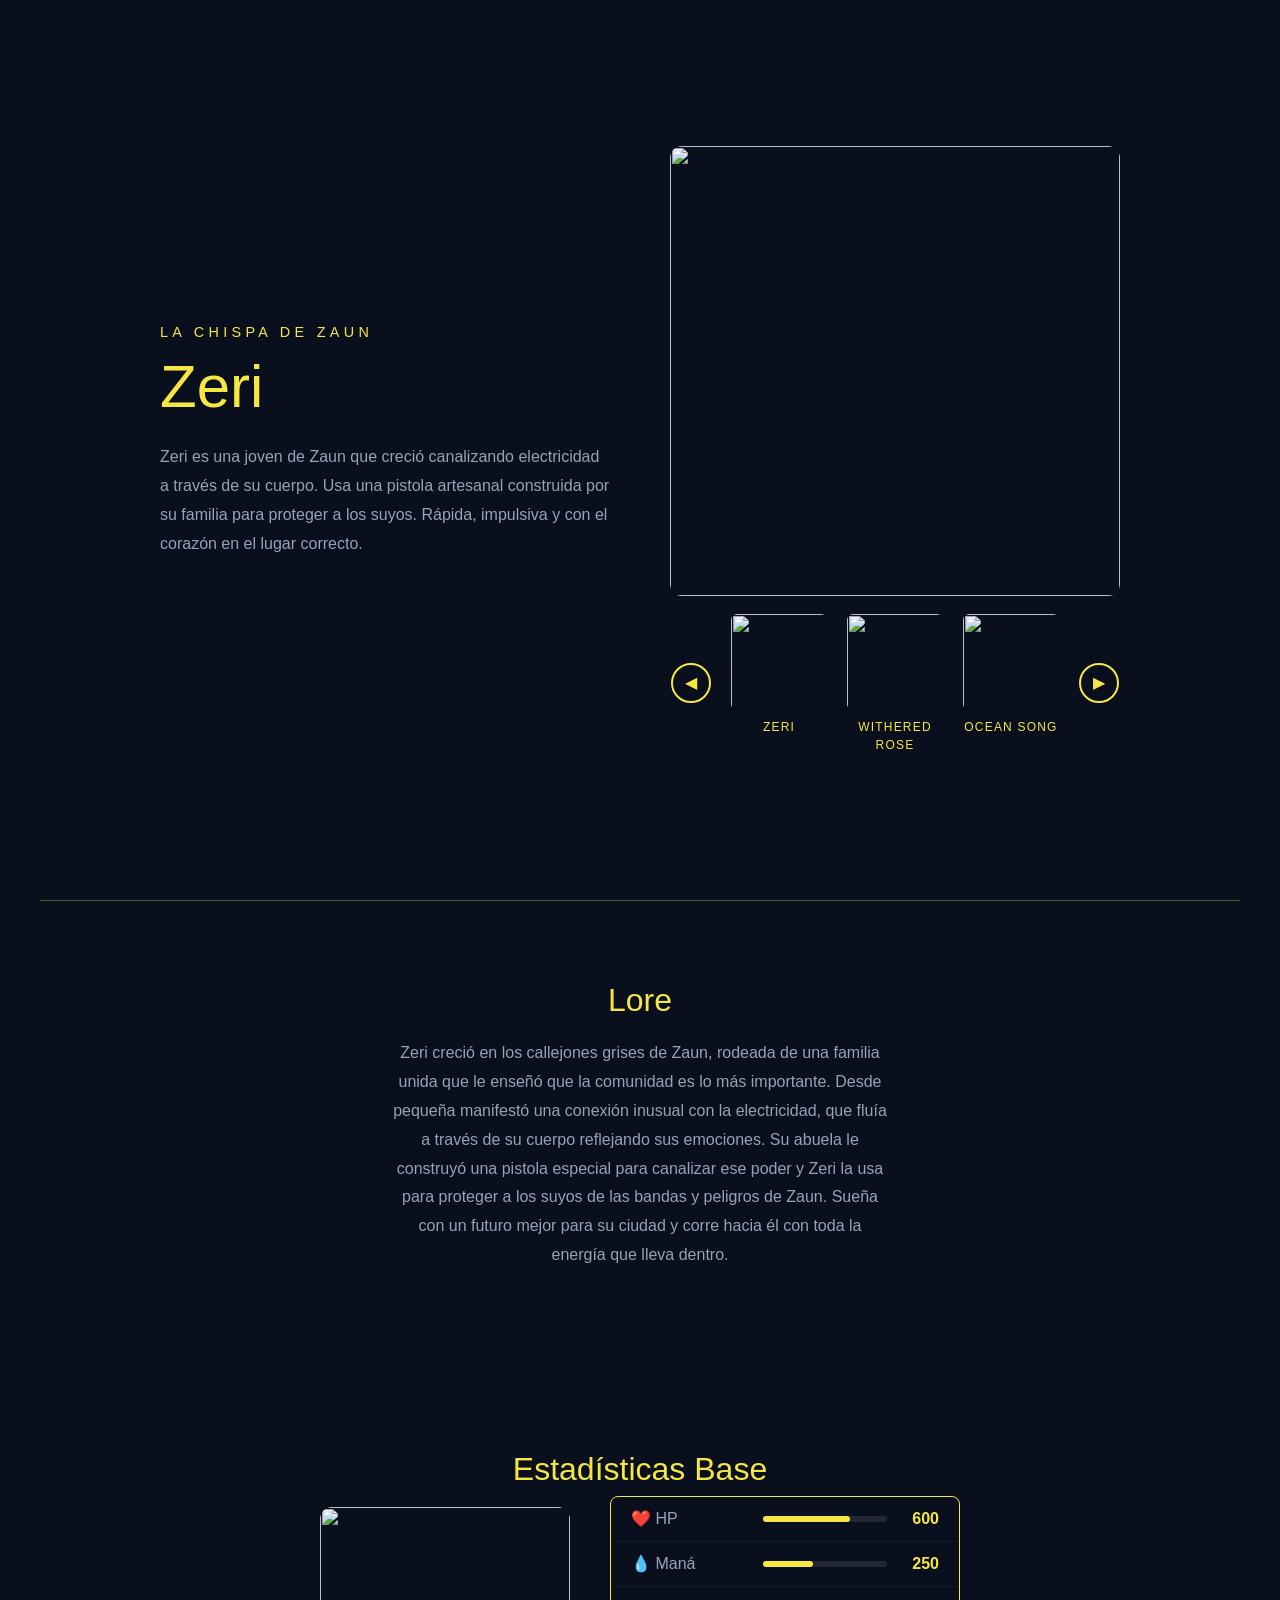
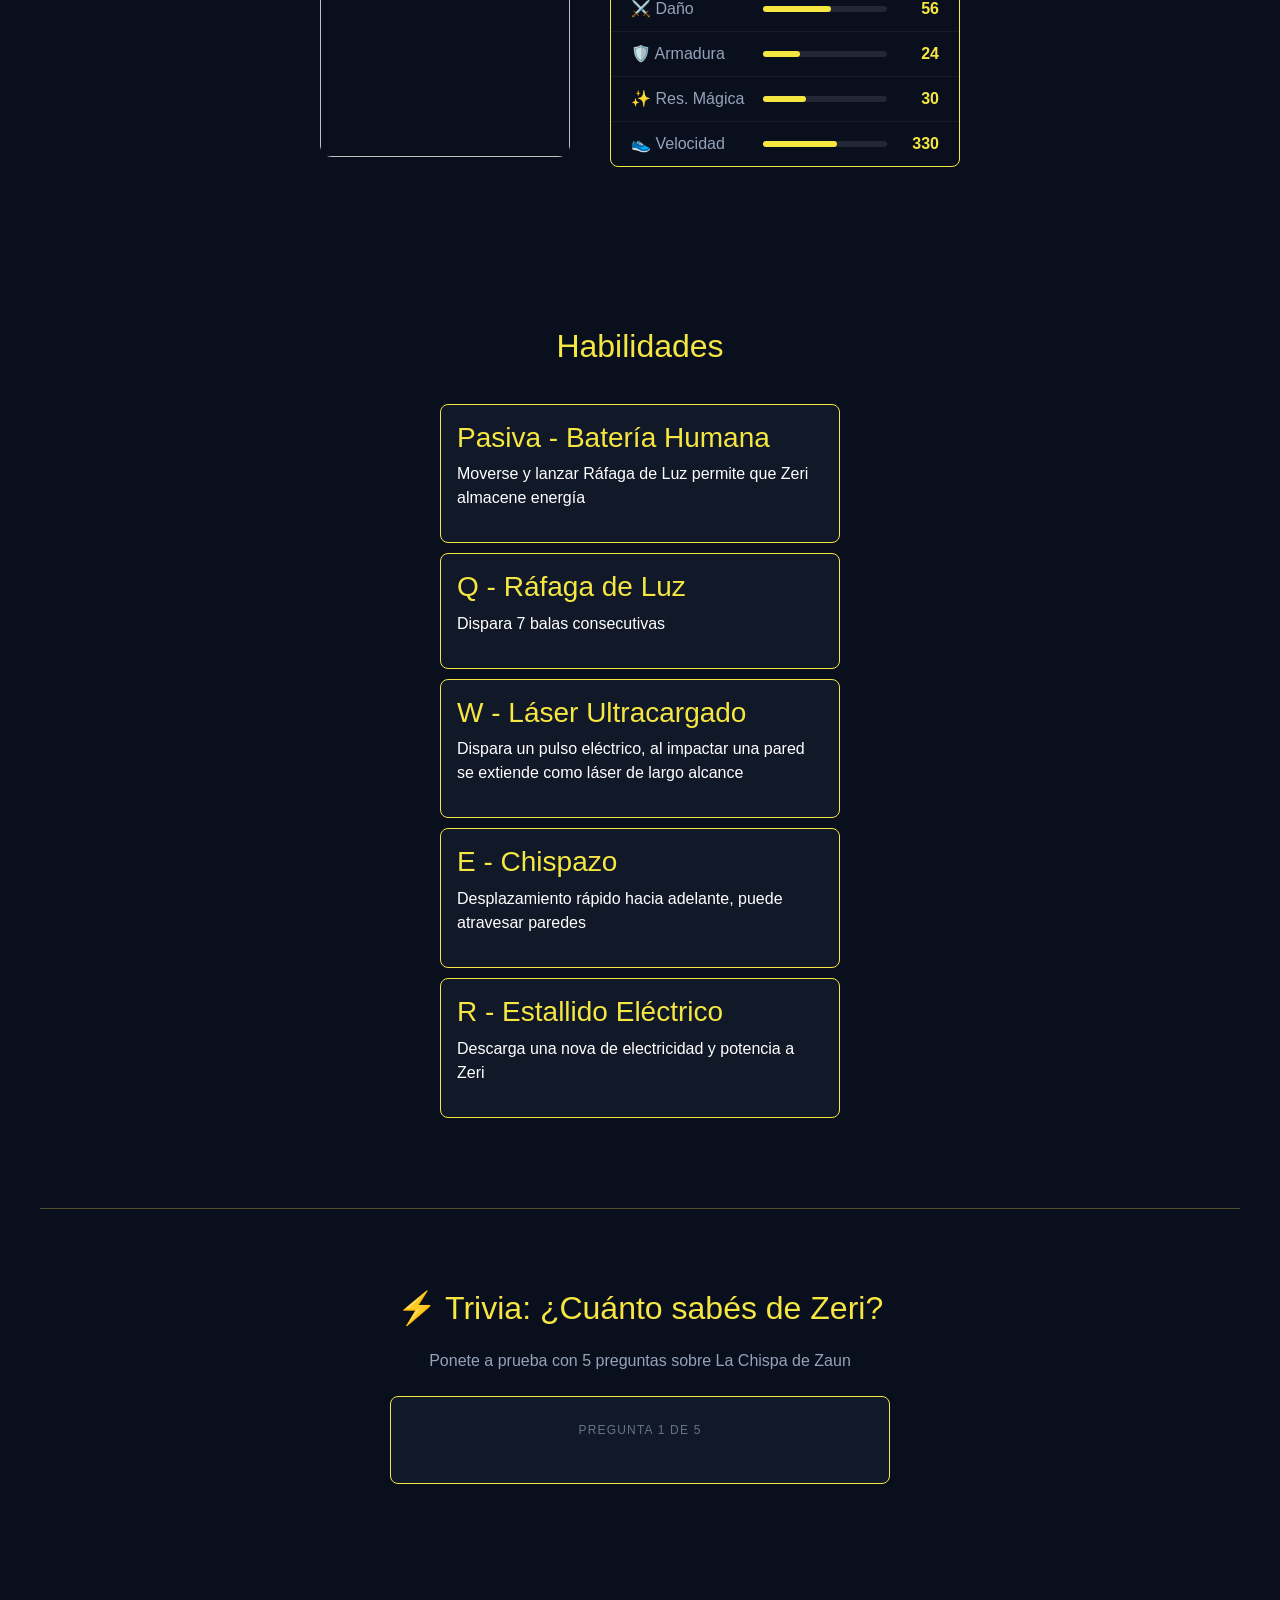
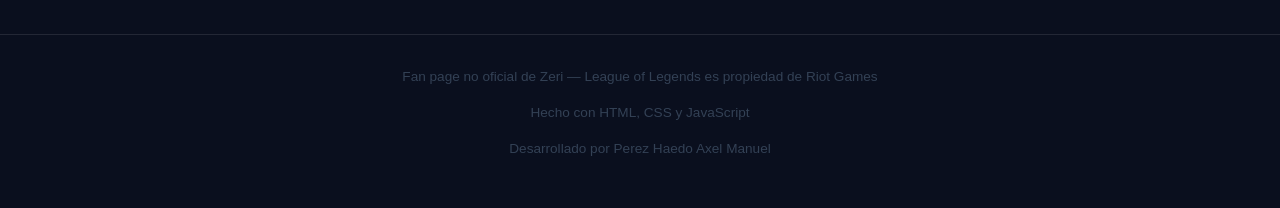
==== commit 60939907: "Actualizar index.html" ====
--- a/index.html
+++ b/index.html
@@ -7,487 +7,8 @@
     <!-- Bootstrap 5: framework CSS para estilos base y utilidades -->
     <link href="https://cdn.jsdelivr.net/npm/bootstrap@5.3.0/dist/css/bootstrap.min.css" rel="stylesheet">
     <script src="https://cdn.jsdelivr.net/npm/bootstrap@5.3.0/dist/js/bootstrap.bundle.min.js"></script>
-
-    <style>
-        /* ============================================================
-           VARIABLES GLOBALES
-           Se definen aquí para poder cambiarlas fácilmente desde JS
-           añadiendo una clase al body (ver sección de temas/skins).
-        ============================================================ */
-        :root{
-            --color-principal: #f5e642; /* Amarillo base de Zeri */
-        }
-
-        /* Estilos generales del cuerpo de la página */
-        body{
-            background-color: #0a0f1e;
-            color: white;
-            font-family: Arial, sans-serif;
-            text-align: center;
-        }
-
-        /* ============================================================
-           NAVBAR LATERAL
-           Aparece fija a la izquierda al hacer scroll (escritorio)
-           o como menú desplegable arriba (móvil).
-        ============================================================ */
-        .navbar-lateral{
-            position: fixed;
-            left: 0;
-            top: 50%;
-            transform: translateY(-50%);
-            display: none; /* Se activa con JS al hacer scroll */
-            flex-direction: column;
-            gap: 8px;
-            padding: 16px 12px;
-            background-color: rgba(17,24,39,0.8);
-            border-radius: 0 12px 12px 0;
-            border-right: 1px solid var(--color-principal);
-        }
-        .navbar-lateral a{
-            color: #64748b;
-            text-decoration: none;
-            font-size: 12px;
-            letter-spacing: 0.1em;
-            text-transform: uppercase;
-            transition: color 0.3s;
-        }
-        .navbar-lateral a:hover{
-            color: var(--color-principal);
-        }
-
-        /* Botón ☰ visible solo en móvil para abrir el menú */
-        .btn-hamburguesa {
-            display: none;
-            position: fixed;
-            top: 20px;
-            right: 20px;
-            background: rgba(17,24,39,0.8);
-            border: 1px solid var(--color-principal);
-            color: var(--color-principal);
-            width: 40px;
-            height: 40px;
-            border-radius: 8px;
-            font-size: 20px;
-            cursor: pointer;
-            z-index: 1000;
-        }
-
-        /* ============================================================
-           ANIMACIÓN: PULSAR
-           Hace que el h1 brille de forma cíclica usando text-shadow.
-        ============================================================ */
-        @keyframes pulsar {
-            0%, 100% { text-shadow: 0 0 10px var(--color-principal); }
-            50%       { text-shadow: 0 0 40px var(--color-principal), 0 0 80px var(--color-principal); }
-        }
-
-        h1 {
-            color: var(--color-principal);
-            font-size: 60px;
-            animation: pulsar 2s ease-in-out infinite;
-        }
-        h2{
-            color: var(--color-principal);
-        }
-        img{
-            border-radius: 12px;
-        }
-        ul{
-            list-style: none;
-            padding: 0;
-        }
-        li{
-            margin: 8px 0;
-            font-size: 18px;
-        }
-
-        /* ============================================================
-           TARJETAS DE HABILIDADES
-           Cada tarjeta muestra el nombre y descripción de una habilidad.
-           Al hacer hover aparece un tooltip con un video de demostración.
-        ============================================================ */
-        .habilidades{
-            display: inline-block;
-            text-align: left;
-            margin-top: 20px;
-        }
-        .tarjeta{
-            background-color: #111827;
-            border: 1px solid var(--color-principal);
-            border-radius: 8px;
-            padding: 16px;
-            margin: 10px 0;
-            width: 400px;
-            position: relative; /* Necesario para posicionar el tooltip */
-        }
-        /* Tooltip con video: se posiciona a la derecha de la tarjeta */
-        .tooltip-video{
-            display: none;
-            position: absolute;
-            top: 0;
-            left: 110%;
-            width: 280px;
-            background: #111827;
-            border: 1px solid var(--color-principal);
-            border-radius: 8px;
-            overflow: hidden;
-            z-index: 10;
-            opacity: 0;
-            transition: opacity 0.3s;
-        }
-        .tooltip-video video{
-            width: 100%;
-        }
-        /* El tooltip aparece cuando el usuario pasa el mouse por la tarjeta */
-        .tarjeta:hover .tooltip-video{
-            display: block;
-            opacity: 1;
-        }
-        .tarjeta h3{
-            color: var(--color-principal);
-            margin: 0 0 8px 0;
-        }
-        .descripcion{
-            max-width: 500px;
-            margin: 20px auto;
-            line-height: 1.8;
-            color: #94a3b8;
-        }
-
-        /* ============================================================
-           SECCIÓN DE ESTADÍSTICAS
-           Barras visuales que representan los stats base de Zeri.
-        ============================================================ */
-        .stats-contenedor {
-            display: flex;
-            align-items: center;
-            justify-content: center;
-            gap: 40px;
-        }
-        .stats {
-            border: 1px solid var(--color-principal);
-            border-radius: 8px;
-            overflow: hidden;
-            min-width: 350px;
-        }
-        .stat-fila {
-            display: flex;
-            align-items: center;
-            gap: 12px;
-            padding: 10px 20px;
-            border-bottom: 1px solid rgba(255,255,255,0.05);
-        }
-        .stat-fila:last-child {
-            border-bottom: none;
-        }
-        .stat-nombre {
-            color: #94a3b8;
-            width: 120px;
-            text-align: left;
-        }
-        /* Contenedor gris de fondo para la barra */
-        .stat-barra-contenedor {
-            flex: 1;
-            background: rgba(255,255,255,0.1);
-            border-radius: 4px;
-            height: 6px;
-        }
-        /* Barra coloreada: su ancho (en %) representa el valor del stat */
-        .stat-barra {
-            height: 6px;
-            background: var(--color-principal);
-            border-radius: 4px;
-        }
-        .stat-valor {
-            color: var(--color-principal);
-            font-weight: bold;
-            width: 40px;
-            text-align: right;
-        }
-
-        /* ============================================================
-           CARRUSEL DE SKINS
-           Muestra miniaturas de las skins; se desplaza con botones.
-        ============================================================ */
-        .contenedor-skins {
-            display: flex;
-            align-items: center;
-            justify-content: center;
-            gap: 10px;
-        }
-        .contenedor-skins button{
-            background: transparent;
-            border: 2px solid var(--color-principal);
-            color: var(--color-principal);
-            width: 40px;
-            height: 40px;
-            border-radius: 50%;
-            font-size: 16px;
-            cursor: pointer;
-            transition: all 0.3s;
-        }
-        .contenedor-skins button:hover{
-            background: var(--color-principal);
-            color: #0a0f1e;
-        }
-        /* Ventana del carrusel: solo muestra 3 skins a la vez */
-        .skins {
-            display: flex;
-            overflow: hidden;
-            width: calc(3 * 116px);
-        }
-        .skin-item {
-            min-width: 100px;
-            margin: 0 8px;
-            display: flex;
-            flex-direction: column;
-            align-items: center;
-        }
-        .skin {
-            border-radius: 8px;
-            cursor: pointer;
-            border: 2px solid transparent;
-            transition: border 0.3s;
-        }
-        .skin:hover {
-            border: 2px solid var(--color-principal);
-        }
-        .skin-item p {
-            margin: 6px 0 0 0;
-            font-size: 12px;
-            color: var(--color-principal);
-            letter-spacing: 0.1em;
-            text-transform: uppercase;
-        }
-
-        /* ============================================================
-           TEMAS POR SKIN
-           Cada clase aplicada al body cambia el fondo y el color principal.
-           Esto hace que todos los elementos que usan var(--color-principal)
-           se actualicen automáticamente.
-        ============================================================ */
-        body.base           { background-color: #0a0f1e; --color-principal: #f5e642; }
-        body.witheredrose   { background-color: #1a0812; --color-principal: #f542a7; }
-        body.oceansong      { background-color: #051520; --color-principal: #42c8f5; }
-        body.immortaljourney{ background-color: #1a0e00; --color-principal: #f5c842; }
-        body.frightnight    { background-color: #050f05; --color-principal: #42f55a; }
-        body.prestige       { background-color: #0d0520; --color-principal: #c842f5; }
-        body.winterwonder   { background-color: #05101a; --color-principal: #e8f0ff; }
-
-        footer{
-            margin-top: 60px;
-            padding: 32px 0;
-            border-top: 1px solid rgba(255,255,255,0.1);
-            color: #334155;
-            font-size: 0.85rem;
-        }
-        section{
-            padding: 80px 0;
-        }
-
-        /* ============================================================
-           SECCIÓN HERO (inicio)
-           Layout horizontal con texto a la izquierda e imagen a la derecha.
-        ============================================================ */
-        .hero {
-            display: flex;
-            align-items: center;
-            justify-content: center;
-            min-height: 100vh;
-            gap: 60px;
-            padding: 0 60px;
-        }
-        .hero-texto {
-            text-align: left;
-            max-width: 450px;
-        }
-        .hero-subtitulo {
-            color: var(--color-principal);
-            letter-spacing: 0.3em;
-            text-transform: uppercase;
-            font-size: 0.9rem;
-            margin-bottom: 8px;
-        }
-        .descripcion {
-            max-width: 500px;
-            margin: 20px 0;
-            line-height: 1.8;
-            color: #94a3b8;
-        }
-        .lore {
-            text-align: center;
-        }
-        .lore .descripcion {
-            margin: 20px auto;
-        }
-
-        /* ============================================================
-           RESPONSIVE (pantallas pequeñas)
-           Cambia el layout para que sea usable en celular.
-        ============================================================ */
-        @media (max-width: 768px) {
-            /* El menú lateral pasa a ser una barra horizontal arriba */
-            .navbar-lateral {
-                display: none;
-                top: 0;
-                left: 0;
-                transform: none;
-                width: 100%;
-                border-radius: 0;
-                border-right: none;
-                border-bottom: 1px solid var(--color-principal);
-                flex-direction: row;
-                justify-content: center;
-                gap: 20px;
-                padding: 8px 16px;
-                z-index: 999;
-            }
-            .btn-hamburguesa {
-                display: block; /* Solo visible en móvil */
-            }
-            /* El hero pasa de columnas a filas (vertical) */
-            .hero {
-                flex-direction: column;
-                min-height: auto;
-                padding: 40px 20px;
-                gap: 30px;
-            }
-            .hero-texto {
-                text-align: center;
-            }
-            .hero-imagen {
-                width: 100%;
-                padding: 0 20px;
-            }
-            .skin-item {
-                min-width: 80px;
-                margin: 0 12px;
-            }
-            /* En móvil el carrusel es deslizable con el dedo, se ocultan los botones */
-            .contenedor-skins button {
-                display: none;
-            }
-            .skins {
-                width: 100%;
-                overflow-x: auto;
-            }
-            #imagen-principal {
-                width: 100%;
-                max-width: 100%;
-            }
-            section {
-                padding: 40px 20px;
-            }
-            .stats {
-                min-width: unset;
-                width: 100%;
-            }
-            .stats-contenedor {
-                flex-direction: column;
-                padding: 0 20px;
-            }
-            /* Las tarjetas de habilidades se apilan verticalmente */
-            .habilidades {
-                display: flex;
-                flex-direction: column;
-                align-items: center;
-                width: 100%;
-            }
-            /* El tooltip de video pasa a estar debajo de la tarjeta en móvil */
-            .tooltip-video {
-                position: relative;
-                left: 0;
-                top: 0;
-                width: 100%;
-                margin-top: 12px;
-            }
-            .tarjeta {
-                width: 90%;
-            }
-        }
-
-        /* Línea divisora entre secciones */
-        .divisor {
-            border: none;
-            border-top: 1px solid var(--color-principal);
-            opacity: 0.3;
-            margin: 0 40px;
-        }
-        footer {
-            padding: 32px 20px;
-        }
-
-        /* ============================================================
-           ESTILOS DE LA TRIVIA
-        ============================================================ */
-        .minijuego-tarjeta {
-            background-color: #111827;
-            border: 1px solid var(--color-principal);
-            border-radius: 8px;
-            padding: 24px;
-            margin: 10px 0;
-            width: 100%;
-            box-sizing: border-box;
-            text-align: center;
-        }
-        .meta-texto {
-            color: #64748b;
-            font-size: 12px;
-            letter-spacing: 0.1em;
-            text-transform: uppercase;
-            margin: 0 0 12px 0;
-        }
-        /* Botones de respuesta: estado neutro, correcto e incorrecto */
-        .minijuego-btn-opcion {
-            background: transparent;
-            border: 1px solid #334155;
-            color: white;
-            padding: 12px 16px;
-            border-radius: 8px;
-            font-size: 15px;
-            cursor: pointer;
-            text-align: left;
-            transition: all 0.3s;
-            width: 100%;
-            display: block;
-            margin-bottom: 10px;
-        }
-        .minijuego-btn-opcion:hover {
-            border-color: var(--color-principal);
-        }
-        .minijuego-btn-opcion.correcto {
-            border-color: #22c55e;
-            color: #22c55e;
-            background: rgba(34,197,94,0.1);
-            cursor: default;
-        }
-        .minijuego-btn-opcion.incorrecto {
-            border-color: #ef4444;
-            color: #ef4444;
-            background: rgba(239,68,68,0.1);
-            cursor: default;
-        }
-        .resultado-titulo {
-            font-size: 28px;
-            margin: 0 0 10px 0;
-            color: var(--color-principal);
-        }
-        .btn-reiniciar {
-            background: transparent;
-            border: 2px solid var(--color-principal);
-            color: var(--color-principal);
-            padding: 10px 24px;
-            border-radius: 8px;
-            font-size: 16px;
-            cursor: pointer;
-            transition: all 0.3s;
-        }
-        .btn-reiniciar:hover {
-            background: var(--color-principal);
-            color: #0a0f1e;
-        }
-    </style>
+<link rel="stylesheet" href="style.css">
+    
 </head>
 <body>
 
@@ -712,256 +233,6 @@
         <p>Desarrollado por Perez Haedo Axel Manuel</p>
     </footer>
 
-    <script>
-        /*
-         * ============================================================
-         * FUNCIÓN: cambiarColor(skin)
-         * Cambia el tema visual de la página según la skin elegida.
-         *
-         * - Aplica una clase CSS al <body> (ej: "witheredrose")
-         *   que sobreescribe --color-principal y el fondo.
-         * - Actualiza la imagen principal y el favicon.
-         *
-         * Parámetro: skin (string) — nombre de la skin seleccionada
-         * ============================================================
-         */
-        function cambiarColor(skin) {
-            document.body.className = skin;
-
-            if (skin === 'base') {
-                document.getElementById('imagen-principal').src = 'https://ddragon.leagueoflegends.com/cdn/img/champion/splash/Zeri_0.jpg';
-                document.getElementById('favicon').href = 'https://wiki.leagueoflegends.com/en-us/images/thumb/Zeri_OriginalCircle.png/48px-Zeri_OriginalCircle.png?8ae8b';
-            } else if (skin === 'witheredrose') {
-                document.getElementById('imagen-principal').src = 'https://ddragon.leagueoflegends.com/cdn/img/champion/splash/Zeri_1.jpg';
-                document.getElementById('favicon').href = 'https://wiki.leagueoflegends.com/en-us/images/thumb/Zeri_WitheredRoseCircle.png/48px-Zeri_WitheredRoseCircle.png?db3e4';
-            } else if (skin === 'oceansong') {
-                document.getElementById('imagen-principal').src = 'https://wiki.leagueoflegends.com/en-us/images/Zeri_OceanSongSkin.jpg?7853b';
-                document.getElementById('favicon').href = 'https://wiki.leagueoflegends.com/en-us/images/thumb/Zeri_OceanSongCircle.png/48px-Zeri_OceanSongCircle.png?03d4c';
-            } else if (skin === 'immortaljourney') {
-                document.getElementById('imagen-principal').src = 'https://wiki.leagueoflegends.com/en-us/images/Zeri_ImmortalJourneySkin.jpg?92a3f';
-                document.getElementById('favicon').href = 'https://wiki.leagueoflegends.com/en-us/images/thumb/Zeri_ImmortalJourneyCircle.png/48px-Zeri_ImmortalJourneyCircle.png?26ea1';
-            } else if (skin === 'frightnight') {
-                document.getElementById('imagen-principal').src = 'https://wiki.leagueoflegends.com/en-us/images/Zeri_FrightNightSkin.jpg?e8d99';
-                document.getElementById('favicon').href = 'https://wiki.leagueoflegends.com/en-us/images/thumb/Zeri_FrightNightCircle.png/48px-Zeri_FrightNightCircle.png?089c7';
-            } else if (skin === 'prestige') {
-                document.getElementById('imagen-principal').src = 'https://wiki.leagueoflegends.com/en-us/images/Zeri_PrestigeFrightNightSkin.jpg?4c6cb';
-                document.getElementById('favicon').href = 'https://wiki.leagueoflegends.com/en-us/images/thumb/Zeri_PrestigeFrightNightCircle.png/48px-Zeri_PrestigeFrightNightCircle.png?80e42';
-            } else if (skin === 'winterwonder') {
-                document.getElementById('imagen-principal').src = 'https://wiki.leagueoflegends.com/en-us/images/Zeri_WinterWonderSkin.jpg?4d8b3';
-                document.getElementById('favicon').href = 'https://wiki.leagueoflegends.com/en-us/images/thumb/Zeri_WinterWonderCircle.png/48px-Zeri_WinterWonderCircle.png?a2b6d';
-            }
-        }
-
-        /*
-         * ============================================================
-         * FUNCIÓN: moverSkins(direccion)
-         * Desplaza el carrusel de skins horizontalmente.
-         *
-         * - Calcula el ancho de una skin-item (incluyendo margen).
-         * - Mueve el scroll del contenedor en esa cantidad.
-         *
-         * Parámetro: direccion (número) — -1 para izquierda, 1 para derecha
-         * ============================================================
-         */
-        function moverSkins(direccion) {
-            const contenedor = document.getElementById('contenedor-imagenes');
-            const item = contenedor.querySelector('.skin-item');
-            const ancho = item.getBoundingClientRect().width + 16; // 16px = margen entre items
-            contenedor.scrollLeft += direccion * ancho;
-        }
-
-        /*
-         * ============================================================
-         * CARGA LAZY DE VIDEOS EN HABILIDADES
-         * Al hacer hover sobre una tarjeta, crea el elemento <video>
-         * solo si no existe todavía, evitando cargar todos los videos
-         * al inicio de la página.
-         * ============================================================
-         */
-        document.querySelectorAll('.tarjeta').forEach(function(tarjeta) {
-            tarjeta.addEventListener('mouseenter', function() {
-                const tooltip = tarjeta.querySelector('.tooltip-video');
-                if (tooltip && !tooltip.querySelector('video')) {
-                    // Primera vez que se hace hover: crear el video
-                    const src = tooltip.getAttribute('data-src');
-                    const video = document.createElement('video');
-                    video.autoplay = true;
-                    video.loop = true;
-                    video.muted = true;
-                    video.style.width = '100%';
-                    const source = document.createElement('source');
-                    source.src = src;
-                    video.appendChild(source);
-                    tooltip.appendChild(video);
-                } else if (tooltip && tooltip.querySelector('video')) {
-                    // Siguientes hovers: reiniciar el video desde el principio
-                    tooltip.querySelector('video').currentTime = 0;
-                }
-            });
-        });
-
-        /*
-         * ============================================================
-         * FUNCIÓN: toggleMenu()
-         * Muestra u oculta el menú en pantallas pequeñas.
-         * Solo actúa si el ancho de pantalla es menor a 768px.
-         * ============================================================
-         */
-        function toggleMenu() {
-            if (window.innerWidth > 768) return;
-            const nav = document.querySelector('.navbar-lateral');
-            const btn = document.querySelector('.btn-hamburguesa');
-            if (nav.style.display === 'flex') {
-                nav.style.display = 'none';
-                btn.textContent = '☰';
-            } else {
-                nav.style.display = 'flex';
-                btn.textContent = '✕';
-            }
-        }
-
-        /*
-         * Muestra el menú lateral en escritorio al pasar el 50% del scroll.
-         * En móvil no hace nada (se maneja con toggleMenu).
-         */
-        window.addEventListener('scroll', function() {
-            const nav = document.querySelector('.navbar-lateral');
-            if (window.innerWidth > 768) {
-                if (window.scrollY > window.innerHeight * 0.5) {
-                    nav.style.display = 'flex';
-                } else {
-                    nav.style.display = 'none';
-                }
-            }
-        });
-
-        /* ============================================================
-           TRIVIA — DATOS Y LÓGICA
-           Las preguntas están guardadas en un array de objetos.
-           Cada objeto tiene: pregunta (texto), opciones (array) y
-           correcta (índice de la opción correcta).
-        ============================================================ */
-        const preguntas = [
-            { pregunta: "¿De qué ciudad es originaria Zeri?", opciones: ["Piltover", "Zaun", "Noxus", "Demacia"], correcta: 1 },
-            { pregunta: "¿Quién le construyó la pistola a Zeri?", opciones: ["Su madre", "Su padre", "Su abuela", "Ella misma"], correcta: 2 },
-            { pregunta: "¿Qué hace la E de Zeri (Chispazo)?", opciones: ["Dispara un láser", "Se desplaza hacia adelante y puede atravesar paredes", "Carga energía eléctrica", "Invoca una nova eléctrica"], correcta: 1 },
-            { pregunta: "¿Cuántas balas dispara la Q de Zeri (Ráfaga de Luz)?", opciones: ["5", "6", "7", "8"], correcta: 2 },
-            { pregunta: "¿Cuál es el HP base de Zeri?", opciones: ["520", "560", "600", "640"], correcta: 2 }
-        ];
-
-        // Variables de estado de la trivia
-        let preguntaActual = 0; // Índice de la pregunta en curso
-        let puntaje = 0;        // Cantidad de respuestas correctas
-        let respondida = false; // Evita responder dos veces la misma pregunta
-
-        /*
-         * ============================================================
-         * FUNCIÓN: cargarPregunta()
-         * Muestra la pregunta actual y genera los botones de opciones.
-         * Se llama al inicio y después de cada respuesta.
-         * ============================================================
-         */
-        function cargarPregunta() {
-            respondida = false;
-            const p = preguntas[preguntaActual];
-            document.getElementById('numero-pregunta').textContent = `Pregunta ${preguntaActual + 1} de ${preguntas.length}`;
-            document.getElementById('texto-pregunta').textContent = p.pregunta;
-            const opciones = document.getElementById('opciones');
-            opciones.innerHTML = ''; // Limpia los botones anteriores
-            p.opciones.forEach(function(opcion, i) {
-                const btn = document.createElement('button');
-                btn.textContent = opcion;
-                btn.className = 'minijuego-btn-opcion';
-                btn.onclick = function() { responder(i, btn); };
-                opciones.appendChild(btn);
-            });
-        }
-
-        /*
-         * ============================================================
-         * FUNCIÓN: responder(indice, btn)
-         * Procesa la respuesta del usuario.
-         *
-         * - Marca el botón elegido como correcto o incorrecto.
-         * - Siempre resalta cuál era la correcta.
-         * - Espera 1 segundo y avanza a la siguiente pregunta
-         *   o muestra el resultado final.
-         *
-         * Parámetros:
-         *   indice (número) — índice de la opción clickeada
-         *   btn (elemento) — botón clickeado
-         * ============================================================
-         */
-        function responder(indice, btn) {
-            if (respondida) return; // Evita doble respuesta
-            respondida = true;
-            const correcta = preguntas[preguntaActual].correcta;
-
-            // Marcar todos los botones: siempre mostrar cuál era la correcta
-            document.querySelectorAll('#opciones button').forEach(function(b, i) {
-                b.style.cursor = 'default';
-                if (i === correcta) b.classList.add('correcto');
-            });
-
-            if (indice === correcta) {
-                puntaje++;
-            } else {
-                btn.classList.add('incorrecto'); // Marcar también el elegido si era incorrecto
-            }
-
-            // Avanzar luego de 1 segundo
-            setTimeout(function() {
-                preguntaActual++;
-                if (preguntaActual < preguntas.length) {
-                    cargarPregunta();
-                } else {
-                    mostrarResultadoTrivia();
-                }
-            }, 1000);
-        }
-
-        /*
-         * ============================================================
-         * FUNCIÓN: mostrarResultadoTrivia()
-         * Oculta el panel de pregunta y muestra el panel de resultado.
-         * Elige un mensaje según el puntaje obtenido.
-         * ============================================================
-         */
-        function mostrarResultadoTrivia() {
-            document.getElementById('trivia-pregunta').style.display = 'none';
-            document.getElementById('trivia-resultado').style.display = 'block';
-
-            const mensajes = [
-                { titulo: "😬 ¿Sos fan?", mensaje: "Parece que Zeri te es un poco desconocida. ¡Leé el lore y volvé a intentarlo!" },
-                { titulo: "⚡ Vas aprendiendo", mensaje: "No está mal, pero Zeri merece más estudio. ¡Otro intento!" },
-                { titulo: "🔥 Buen conocimiento", mensaje: "Sabés bastante de La Chispa de Zaun. ¡Casi perfecto!" },
-                { titulo: "✨ Sos fan de verdad", mensaje: "Conocés a Zeri como nadie. ¡La Chispa de Zaun estaría orgullosa!" }
-            ];
-
-            // Elegir nivel de mensaje según puntaje
-            const nivel = puntaje <= 1 ? 0 : puntaje <= 2 ? 1 : puntaje <= 4 ? 2 : 3;
-            document.getElementById('resultado-titulo').textContent = mensajes[nivel].titulo;
-            document.getElementById('resultado-puntaje').textContent = `${puntaje} / ${preguntas.length} correctas`;
-            document.getElementById('resultado-mensaje').textContent = mensajes[nivel].mensaje;
-        }
-
-        /*
-         * ============================================================
-         * FUNCIÓN: reiniciarTrivia()
-         * Resetea el estado de la trivia y vuelve a la primera pregunta.
-         * ============================================================
-         */
-        function reiniciarTrivia() {
-            preguntaActual = 0;
-            puntaje = 0;
-            document.getElementById('trivia-pregunta').style.display = 'block';
-            document.getElementById('trivia-resultado').style.display = 'none';
-            cargarPregunta();
-        }
-
-        // Cargar la primera pregunta al abrir la página
-        cargarPregunta();
-
-    </script>
+   <script src="script.js">
 </body>
 </html>
--- a/style.css
+++ b/style.css
@@ -0,0 +1,478 @@
+        /* ============================================================
+           VARIABLES GLOBALES
+           Se definen aquí para poder cambiarlas fácilmente desde JS
+           añadiendo una clase al body (ver sección de temas/skins).
+        ============================================================ */
+        :root{
+            --color-principal: #f5e642; /* Amarillo base de Zeri */
+        }
+
+        /* Estilos generales del cuerpo de la página */
+        body{
+            background-color: #0a0f1e;
+            color: white;
+            font-family: Arial, sans-serif;
+            text-align: center;
+        }
+
+        /* ============================================================
+           NAVBAR LATERAL
+           Aparece fija a la izquierda al hacer scroll (escritorio)
+           o como menú desplegable arriba (móvil).
+        ============================================================ */
+        .navbar-lateral{
+            position: fixed;
+            left: 0;
+            top: 50%;
+            transform: translateY(-50%);
+            display: none; /* Se activa con JS al hacer scroll */
+            flex-direction: column;
+            gap: 8px;
+            padding: 16px 12px;
+            background-color: rgba(17,24,39,0.8);
+            border-radius: 0 12px 12px 0;
+            border-right: 1px solid var(--color-principal);
+        }
+        .navbar-lateral a{
+            color: #64748b;
+            text-decoration: none;
+            font-size: 12px;
+            letter-spacing: 0.1em;
+            text-transform: uppercase;
+            transition: color 0.3s;
+        }
+        .navbar-lateral a:hover{
+            color: var(--color-principal);
+        }
+
+        /* Botón ☰ visible solo en móvil para abrir el menú */
+        .btn-hamburguesa {
+            display: none;
+            position: fixed;
+            top: 20px;
+            right: 20px;
+            background: rgba(17,24,39,0.8);
+            border: 1px solid var(--color-principal);
+            color: var(--color-principal);
+            width: 40px;
+            height: 40px;
+            border-radius: 8px;
+            font-size: 20px;
+            cursor: pointer;
+            z-index: 1000;
+        }
+
+        /* ============================================================
+           ANIMACIÓN: PULSAR
+           Hace que el h1 brille de forma cíclica usando text-shadow.
+        ============================================================ */
+        @keyframes pulsar {
+            0%, 100% { text-shadow: 0 0 10px var(--color-principal); }
+            50%       { text-shadow: 0 0 40px var(--color-principal), 0 0 80px var(--color-principal); }
+        }
+
+        h1 {
+            color: var(--color-principal);
+            font-size: 60px;
+            animation: pulsar 2s ease-in-out infinite;
+        }
+        h2{
+            color: var(--color-principal);
+        }
+        img{
+            border-radius: 12px;
+        }
+        ul{
+            list-style: none;
+            padding: 0;
+        }
+        li{
+            margin: 8px 0;
+            font-size: 18px;
+        }
+
+        /* ============================================================
+           TARJETAS DE HABILIDADES
+           Cada tarjeta muestra el nombre y descripción de una habilidad.
+           Al hacer hover aparece un tooltip con un video de demostración.
+        ============================================================ */
+        .habilidades{
+            display: inline-block;
+            text-align: left;
+            margin-top: 20px;
+        }
+        .tarjeta{
+            background-color: #111827;
+            border: 1px solid var(--color-principal);
+            border-radius: 8px;
+            padding: 16px;
+            margin: 10px 0;
+            width: 400px;
+            position: relative; /* Necesario para posicionar el tooltip */
+        }
+        /* Tooltip con video: se posiciona a la derecha de la tarjeta */
+        .tooltip-video{
+            display: none;
+            position: absolute;
+            top: 0;
+            left: 110%;
+            width: 280px;
+            background: #111827;
+            border: 1px solid var(--color-principal);
+            border-radius: 8px;
+            overflow: hidden;
+            z-index: 10;
+            opacity: 0;
+            transition: opacity 0.3s;
+        }
+        .tooltip-video video{
+            width: 100%;
+        }
+        /* El tooltip aparece cuando el usuario pasa el mouse por la tarjeta */
+        .tarjeta:hover .tooltip-video{
+            display: block;
+            opacity: 1;
+        }
+        .tarjeta h3{
+            color: var(--color-principal);
+            margin: 0 0 8px 0;
+        }
+        .descripcion{
+            max-width: 500px;
+            margin: 20px auto;
+            line-height: 1.8;
+            color: #94a3b8;
+        }
+
+        /* ============================================================
+           SECCIÓN DE ESTADÍSTICAS
+           Barras visuales que representan los stats base de Zeri.
+        ============================================================ */
+        .stats-contenedor {
+            display: flex;
+            align-items: center;
+            justify-content: center;
+            gap: 40px;
+        }
+        .stats {
+            border: 1px solid var(--color-principal);
+            border-radius: 8px;
+            overflow: hidden;
+            min-width: 350px;
+        }
+        .stat-fila {
+            display: flex;
+            align-items: center;
+            gap: 12px;
+            padding: 10px 20px;
+            border-bottom: 1px solid rgba(255,255,255,0.05);
+        }
+        .stat-fila:last-child {
+            border-bottom: none;
+        }
+        .stat-nombre {
+            color: #94a3b8;
+            width: 120px;
+            text-align: left;
+        }
+        /* Contenedor gris de fondo para la barra */
+        .stat-barra-contenedor {
+            flex: 1;
+            background: rgba(255,255,255,0.1);
+            border-radius: 4px;
+            height: 6px;
+        }
+        /* Barra coloreada: su ancho (en %) representa el valor del stat */
+        .stat-barra {
+            height: 6px;
+            background: var(--color-principal);
+            border-radius: 4px;
+        }
+        .stat-valor {
+            color: var(--color-principal);
+            font-weight: bold;
+            width: 40px;
+            text-align: right;
+        }
+
+        /* ============================================================
+           CARRUSEL DE SKINS
+           Muestra miniaturas de las skins; se desplaza con botones.
+        ============================================================ */
+        .contenedor-skins {
+            display: flex;
+            align-items: center;
+            justify-content: center;
+            gap: 10px;
+        }
+        .contenedor-skins button{
+            background: transparent;
+            border: 2px solid var(--color-principal);
+            color: var(--color-principal);
+            width: 40px;
+            height: 40px;
+            border-radius: 50%;
+            font-size: 16px;
+            cursor: pointer;
+            transition: all 0.3s;
+        }
+        .contenedor-skins button:hover{
+            background: var(--color-principal);
+            color: #0a0f1e;
+        }
+        /* Ventana del carrusel: solo muestra 3 skins a la vez */
+        .skins {
+            display: flex;
+            overflow: hidden;
+            width: calc(3 * 116px);
+        }
+        .skin-item {
+            min-width: 100px;
+            margin: 0 8px;
+            display: flex;
+            flex-direction: column;
+            align-items: center;
+        }
+        .skin {
+            border-radius: 8px;
+            cursor: pointer;
+            border: 2px solid transparent;
+            transition: border 0.3s;
+        }
+        .skin:hover {
+            border: 2px solid var(--color-principal);
+        }
+        .skin-item p {
+            margin: 6px 0 0 0;
+            font-size: 12px;
+            color: var(--color-principal);
+            letter-spacing: 0.1em;
+            text-transform: uppercase;
+        }
+
+        /* ============================================================
+           TEMAS POR SKIN
+           Cada clase aplicada al body cambia el fondo y el color principal.
+           Esto hace que todos los elementos que usan var(--color-principal)
+           se actualicen automáticamente.
+        ============================================================ */
+        body.base           { background-color: #0a0f1e; --color-principal: #f5e642; }
+        body.witheredrose   { background-color: #1a0812; --color-principal: #f542a7; }
+        body.oceansong      { background-color: #051520; --color-principal: #42c8f5; }
+        body.immortaljourney{ background-color: #1a0e00; --color-principal: #f5c842; }
+        body.frightnight    { background-color: #050f05; --color-principal: #42f55a; }
+        body.prestige       { background-color: #0d0520; --color-principal: #c842f5; }
+        body.winterwonder   { background-color: #05101a; --color-principal: #e8f0ff; }
+
+        footer{
+            margin-top: 60px;
+            padding: 32px 0;
+            border-top: 1px solid rgba(255,255,255,0.1);
+            color: #334155;
+            font-size: 0.85rem;
+        }
+        section{
+            padding: 80px 0;
+        }
+
+        /* ============================================================
+           SECCIÓN HERO (inicio)
+           Layout horizontal con texto a la izquierda e imagen a la derecha.
+        ============================================================ */
+        .hero {
+            display: flex;
+            align-items: center;
+            justify-content: center;
+            min-height: 100vh;
+            gap: 60px;
+            padding: 0 60px;
+        }
+        .hero-texto {
+            text-align: left;
+            max-width: 450px;
+        }
+        .hero-subtitulo {
+            color: var(--color-principal);
+            letter-spacing: 0.3em;
+            text-transform: uppercase;
+            font-size: 0.9rem;
+            margin-bottom: 8px;
+        }
+        .descripcion {
+            max-width: 500px;
+            margin: 20px 0;
+            line-height: 1.8;
+            color: #94a3b8;
+        }
+        .lore {
+            text-align: center;
+        }
+        .lore .descripcion {
+            margin: 20px auto;
+        }
+
+        /* ============================================================
+           RESPONSIVE (pantallas pequeñas)
+           Cambia el layout para que sea usable en celular.
+        ============================================================ */
+        @media (max-width: 768px) {
+            /* El menú lateral pasa a ser una barra horizontal arriba */
+            .navbar-lateral {
+                display: none;
+                top: 0;
+                left: 0;
+                transform: none;
+                width: 100%;
+                border-radius: 0;
+                border-right: none;
+                border-bottom: 1px solid var(--color-principal);
+                flex-direction: row;
+                justify-content: center;
+                gap: 20px;
+                padding: 8px 16px;
+                z-index: 999;
+            }
+            .btn-hamburguesa {
+                display: block; /* Solo visible en móvil */
+            }
+            /* El hero pasa de columnas a filas (vertical) */
+            .hero {
+                flex-direction: column;
+                min-height: auto;
+                padding: 40px 20px;
+                gap: 30px;
+            }
+            .hero-texto {
+                text-align: center;
+            }
+            .hero-imagen {
+                width: 100%;
+                padding: 0 20px;
+            }
+            .skin-item {
+                min-width: 80px;
+                margin: 0 12px;
+            }
+            /* En móvil el carrusel es deslizable con el dedo, se ocultan los botones */
+            .contenedor-skins button {
+                display: none;
+            }
+            .skins {
+                width: 100%;
+                overflow-x: auto;
+            }
+            #imagen-principal {
+                width: 100%;
+                max-width: 100%;
+            }
+            section {
+                padding: 40px 20px;
+            }
+            .stats {
+                min-width: unset;
+                width: 100%;
+            }
+            .stats-contenedor {
+                flex-direction: column;
+                padding: 0 20px;
+            }
+            /* Las tarjetas de habilidades se apilan verticalmente */
+            .habilidades {
+                display: flex;
+                flex-direction: column;
+                align-items: center;
+                width: 100%;
+            }
+            /* El tooltip de video pasa a estar debajo de la tarjeta en móvil */
+            .tooltip-video {
+                position: relative;
+                left: 0;
+                top: 0;
+                width: 100%;
+                margin-top: 12px;
+            }
+            .tarjeta {
+                width: 90%;
+            }
+        }
+
+        /* Línea divisora entre secciones */
+        .divisor {
+            border: none;
+            border-top: 1px solid var(--color-principal);
+            opacity: 0.3;
+            margin: 0 40px;
+        }
+        footer {
+            padding: 32px 20px;
+        }
+
+        /* ============================================================
+           ESTILOS DE LA TRIVIA
+        ============================================================ */
+        .minijuego-tarjeta {
+            background-color: #111827;
+            border: 1px solid var(--color-principal);
+            border-radius: 8px;
+            padding: 24px;
+            margin: 10px 0;
+            width: 100%;
+            box-sizing: border-box;
+            text-align: center;
+        }
+        .meta-texto {
+            color: #64748b;
+            font-size: 12px;
+            letter-spacing: 0.1em;
+            text-transform: uppercase;
+            margin: 0 0 12px 0;
+        }
+        /* Botones de respuesta: estado neutro, correcto e incorrecto */
+        .minijuego-btn-opcion {
+            background: transparent;
+            border: 1px solid #334155;
+            color: white;
+            padding: 12px 16px;
+            border-radius: 8px;
+            font-size: 15px;
+            cursor: pointer;
+            text-align: left;
+            transition: all 0.3s;
+            width: 100%;
+            display: block;
+            margin-bottom: 10px;
+        }
+        .minijuego-btn-opcion:hover {
+            border-color: var(--color-principal);
+        }
+        .minijuego-btn-opcion.correcto {
+            border-color: #22c55e;
+            color: #22c55e;
+            background: rgba(34,197,94,0.1);
+            cursor: default;
+        }
+        .minijuego-btn-opcion.incorrecto {
+            border-color: #ef4444;
+            color: #ef4444;
+            background: rgba(239,68,68,0.1);
+            cursor: default;
+        }
+        .resultado-titulo {
+            font-size: 28px;
+            margin: 0 0 10px 0;
+            color: var(--color-principal);
+        }
+        .btn-reiniciar {
+            background: transparent;
+            border: 2px solid var(--color-principal);
+            color: var(--color-principal);
+            padding: 10px 24px;
+            border-radius: 8px;
+            font-size: 16px;
+            cursor: pointer;
+            transition: all 0.3s;
+        }
+        .btn-reiniciar:hover {
+            background: var(--color-principal);
+            color: #0a0f1e;
+        }
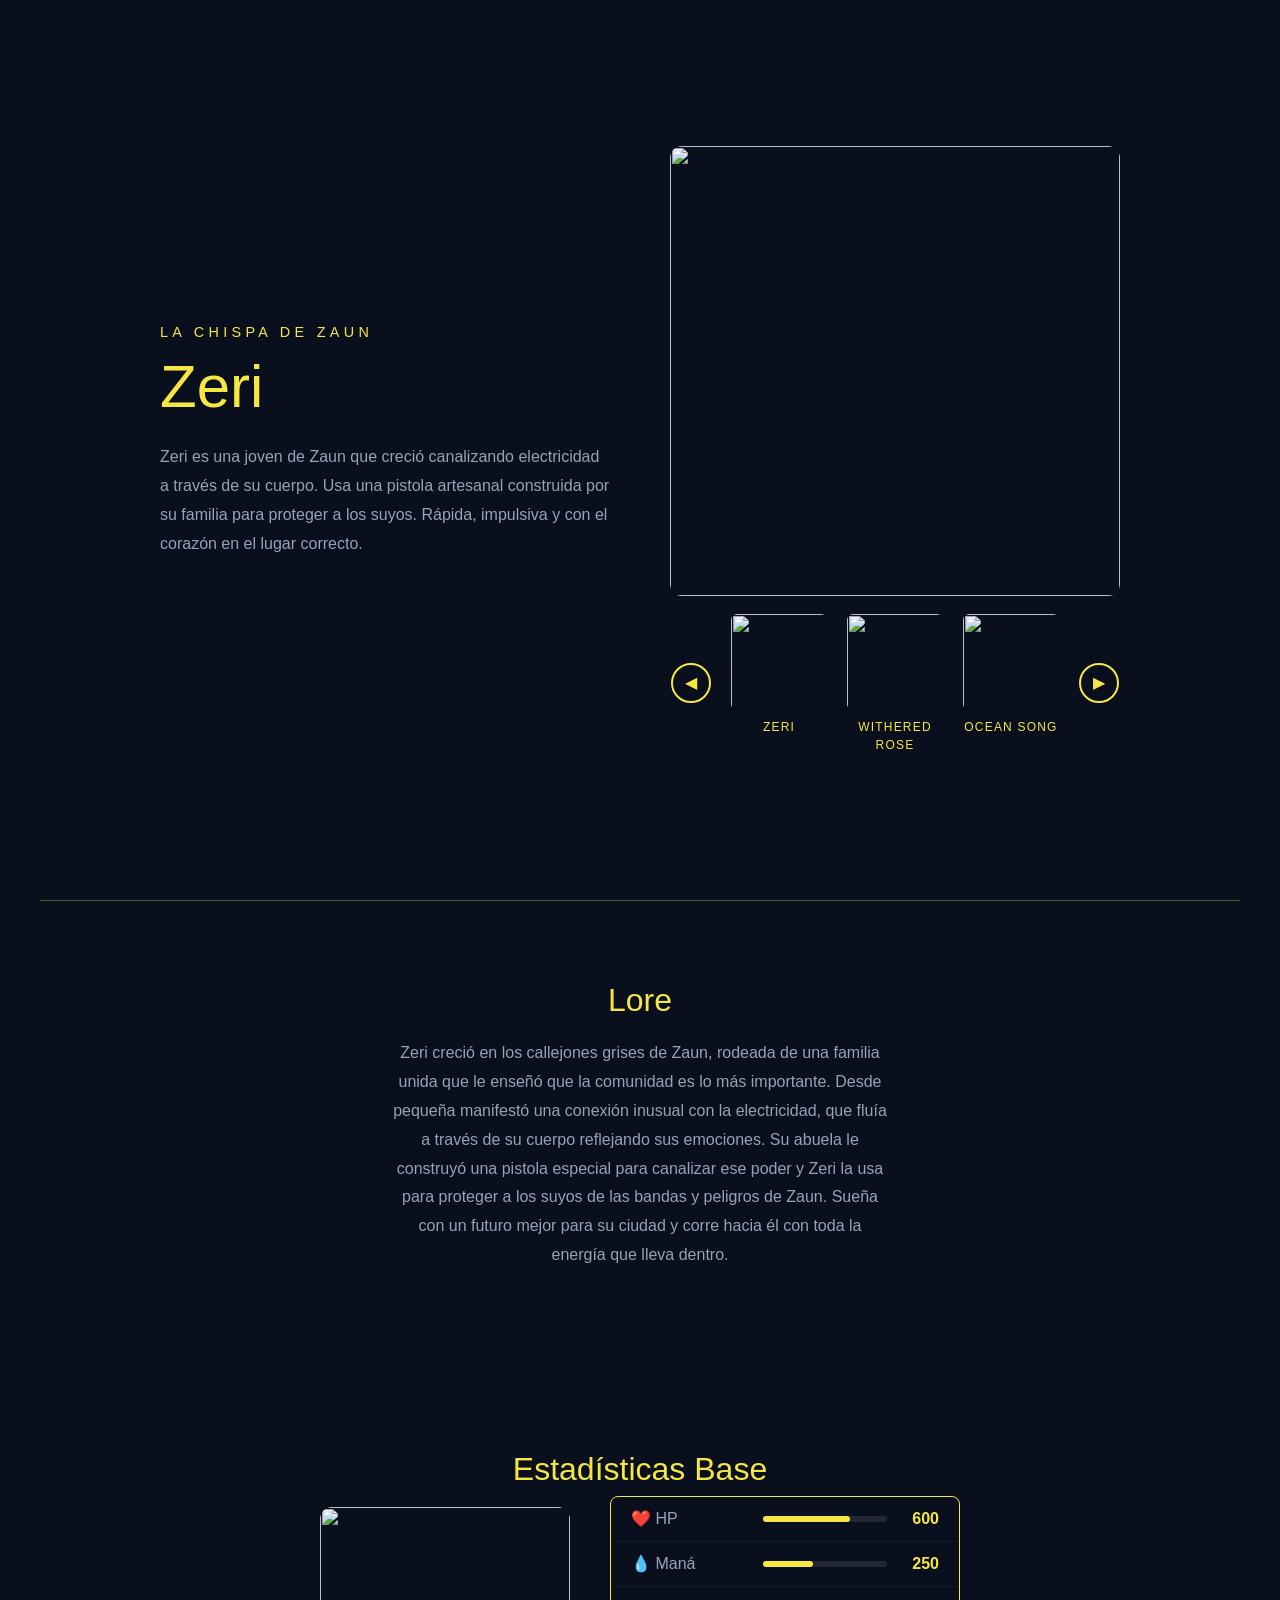
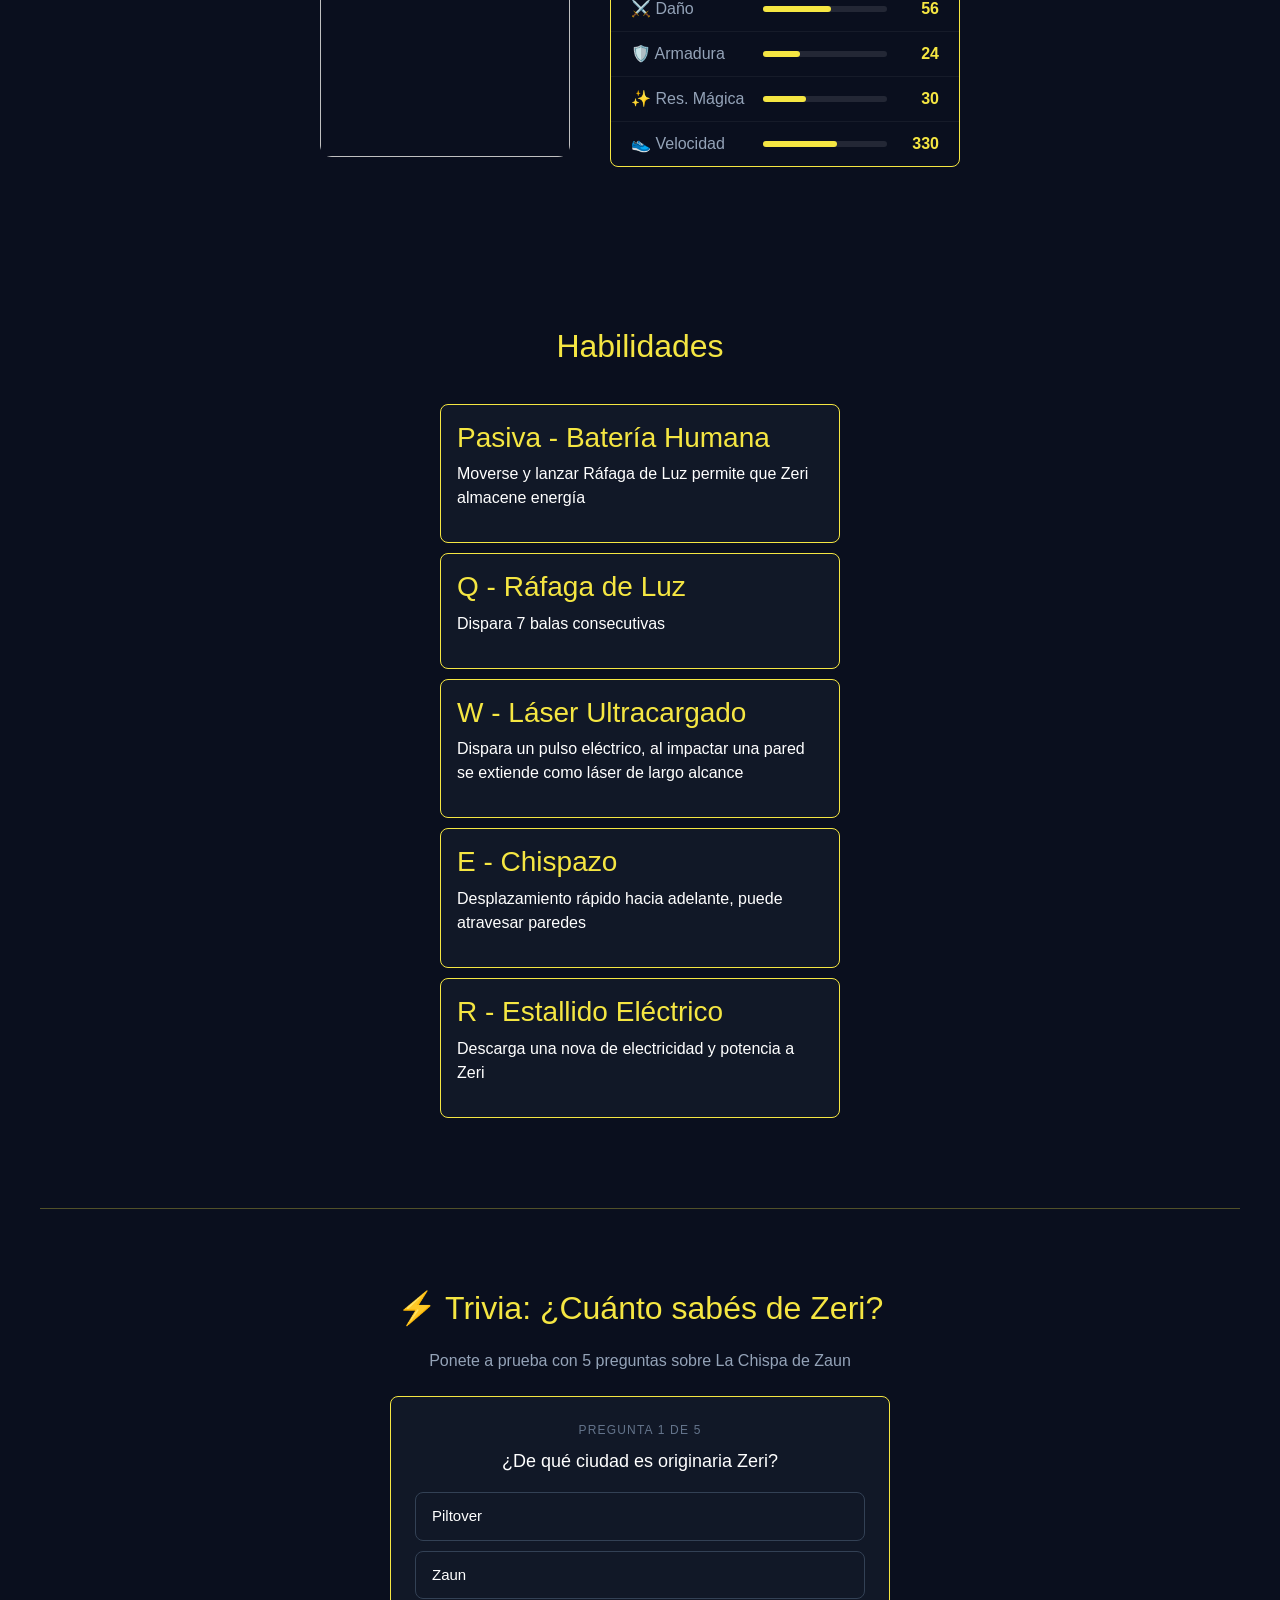
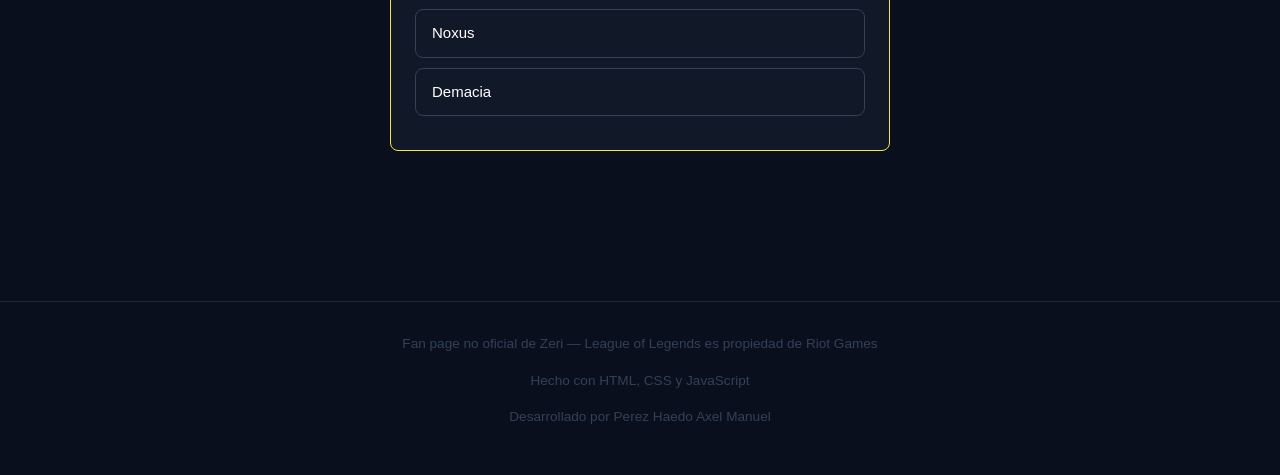
==== commit b7554ed7: "Actualizar index.html" ====
--- a/index.html
+++ b/index.html
@@ -233,6 +233,6 @@
         <p>Desarrollado por Perez Haedo Axel Manuel</p>
     </footer>
 
-   <script src="script.js">
+   <script src="script.js"></script>
 </body>
 </html>
